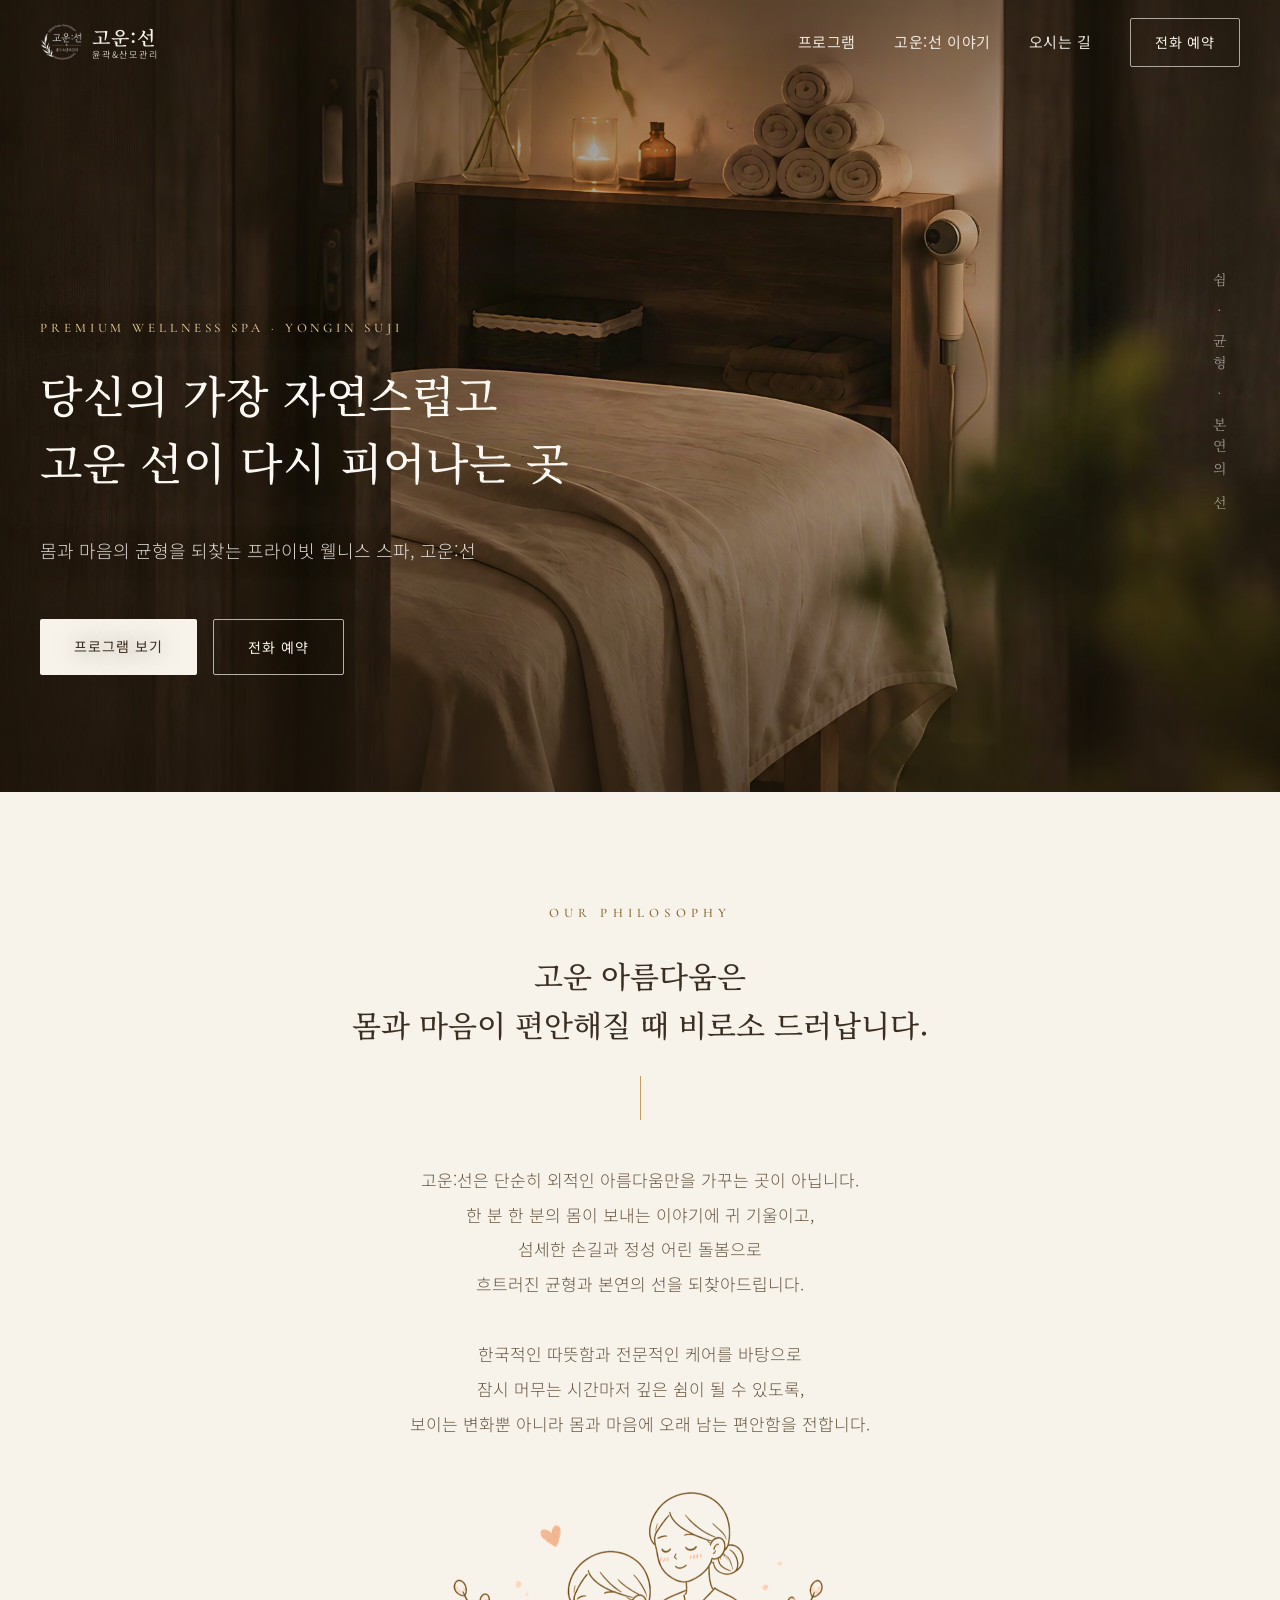
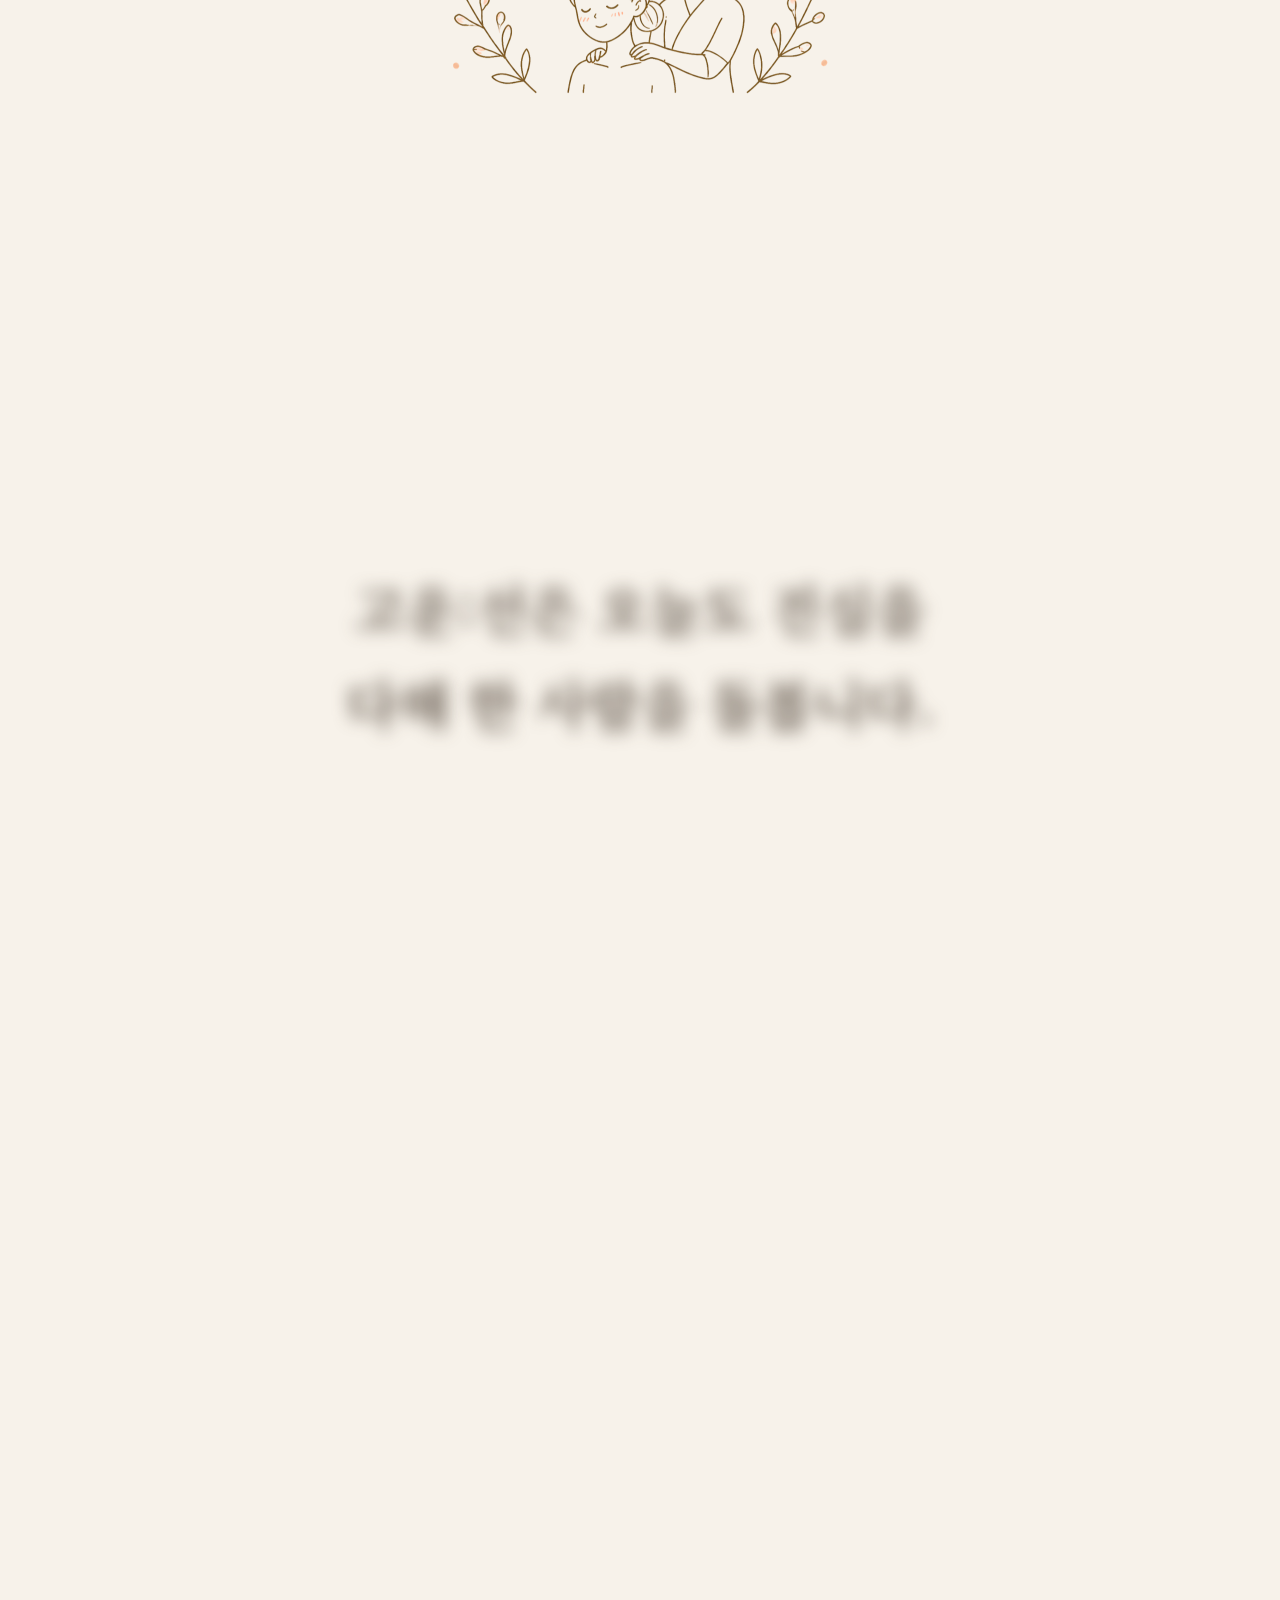
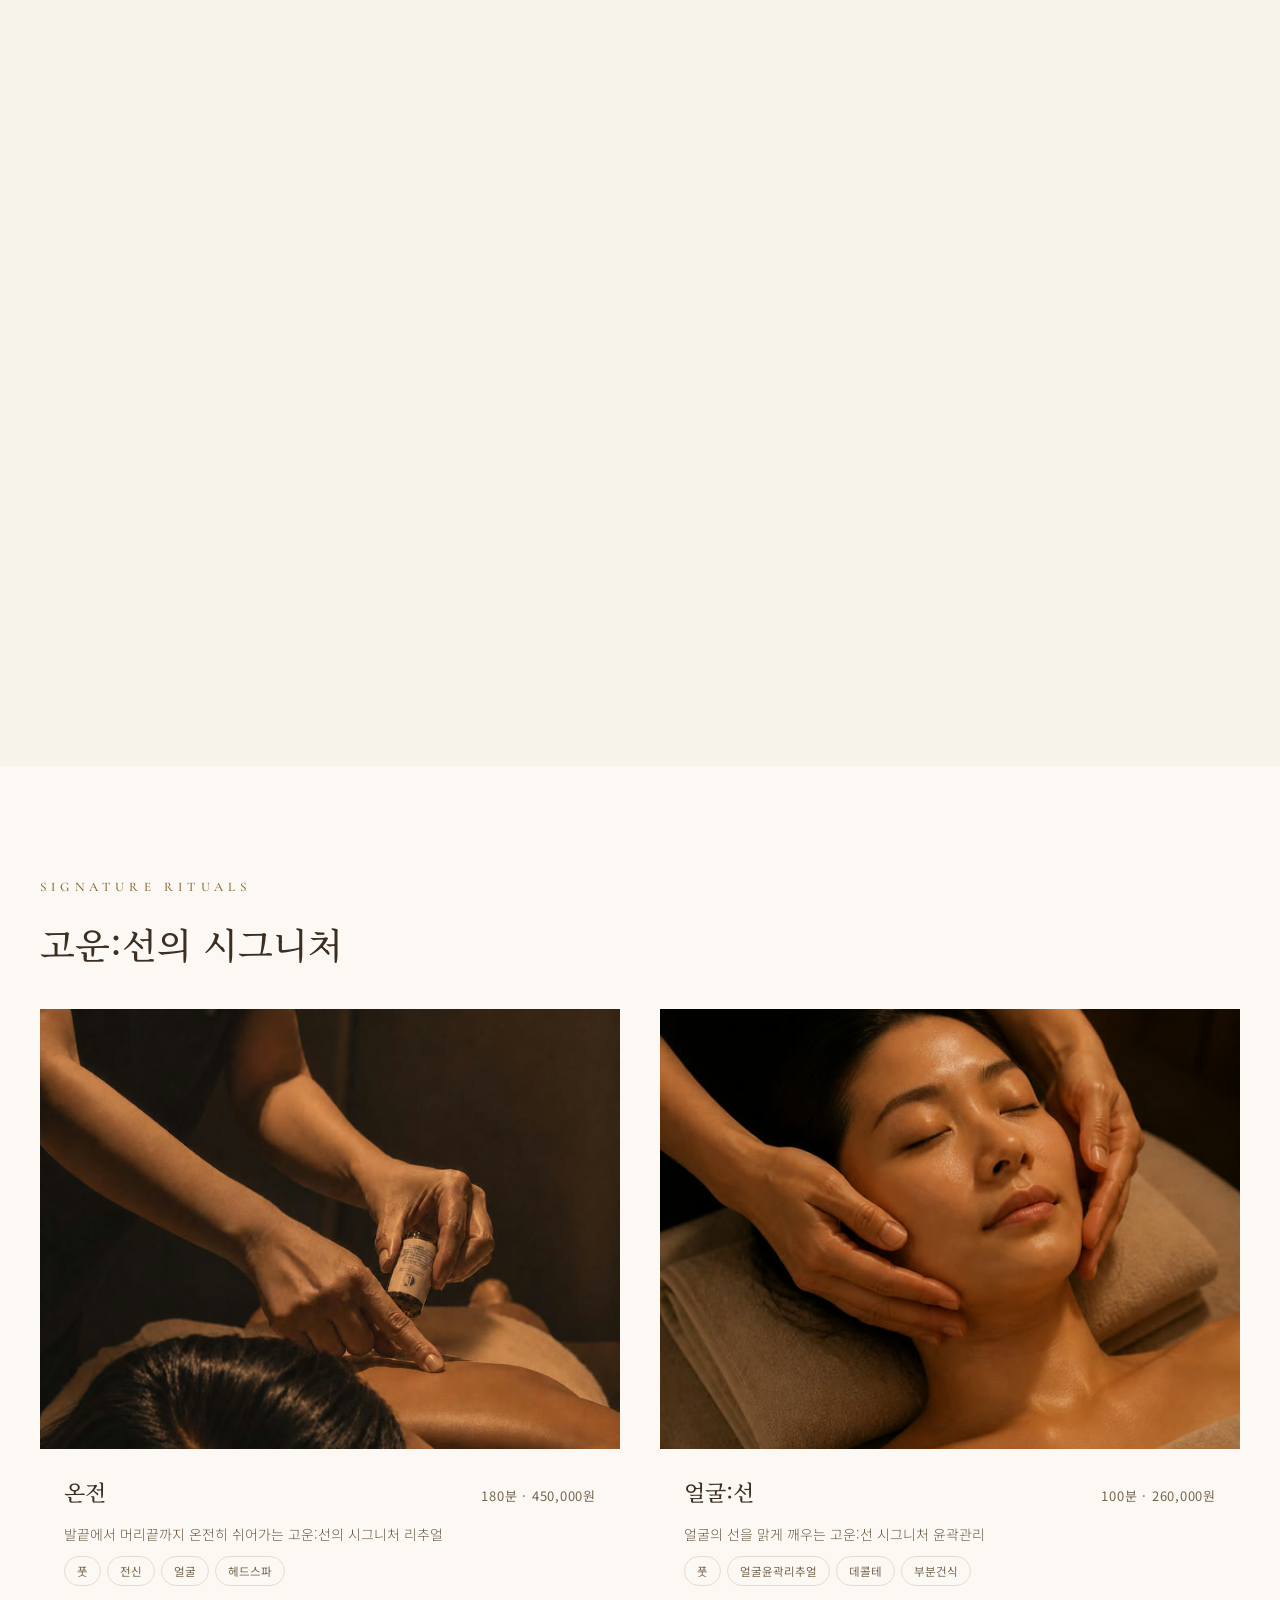
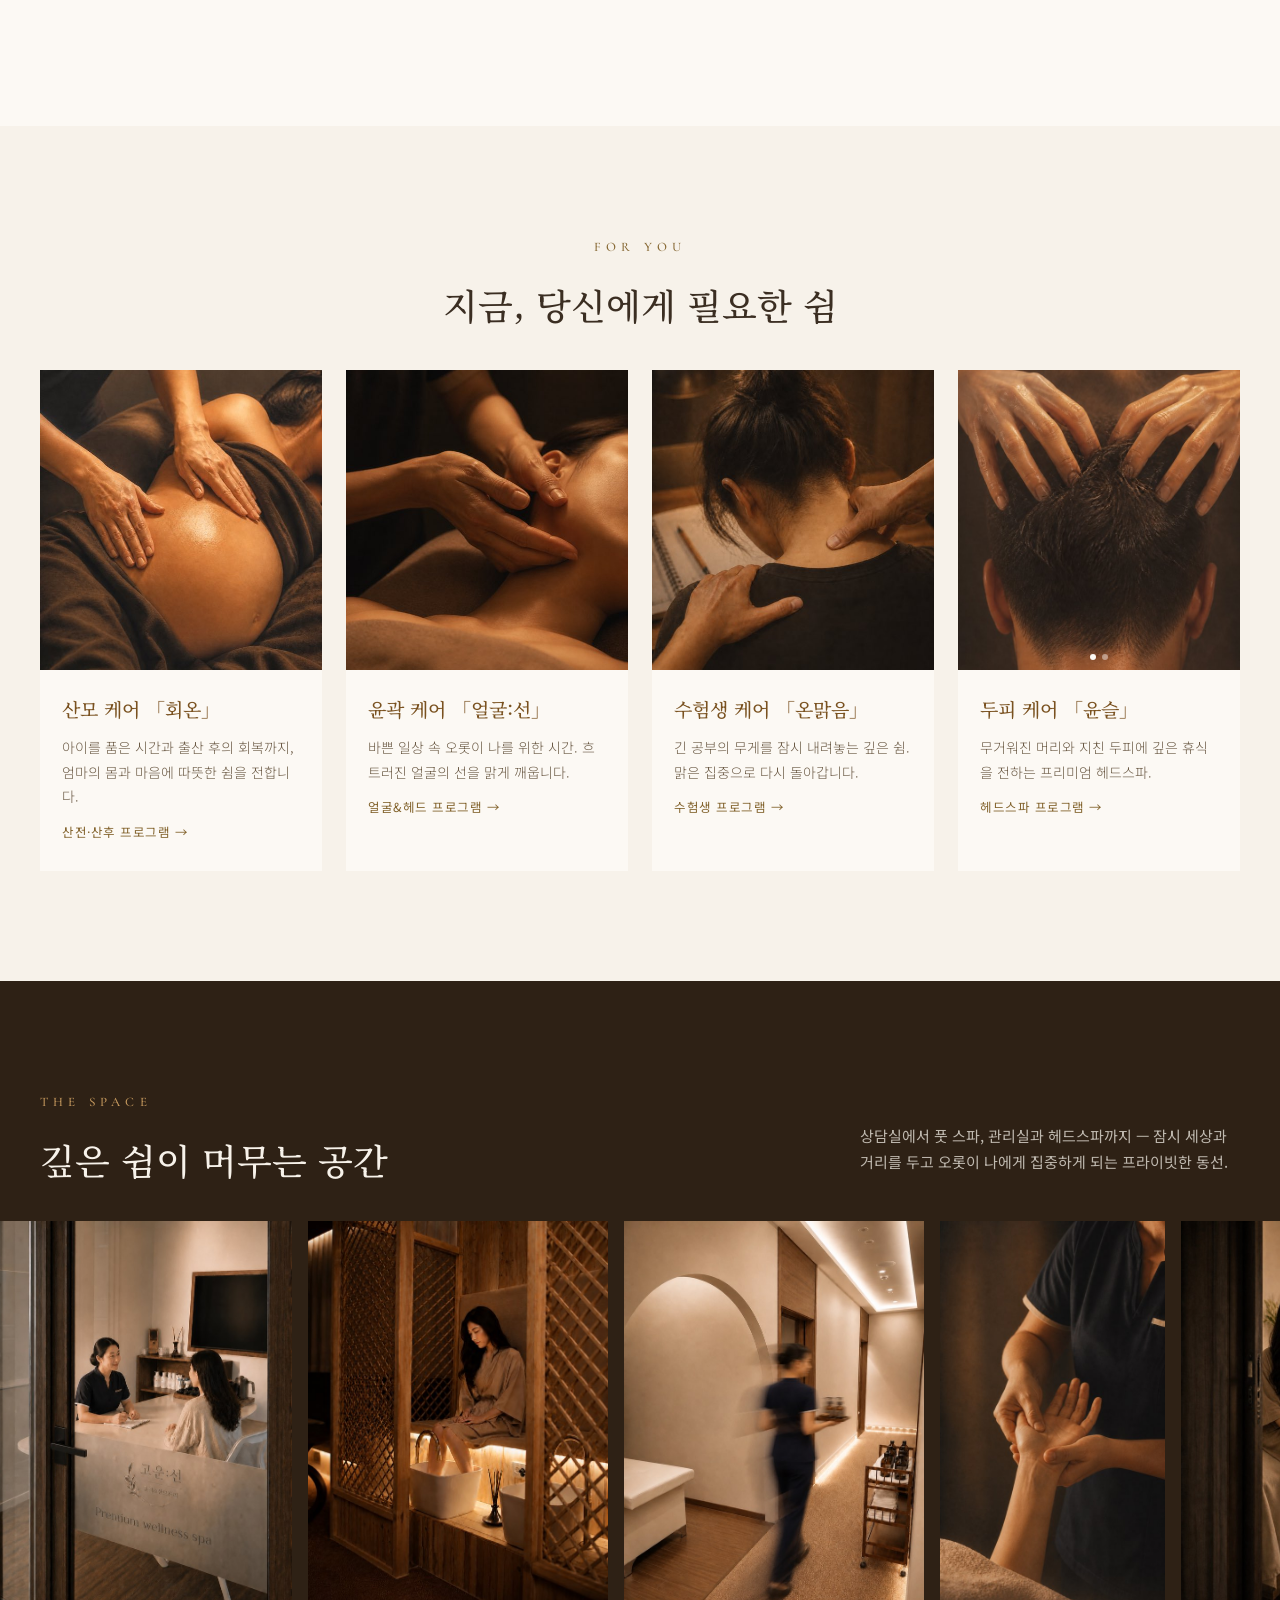
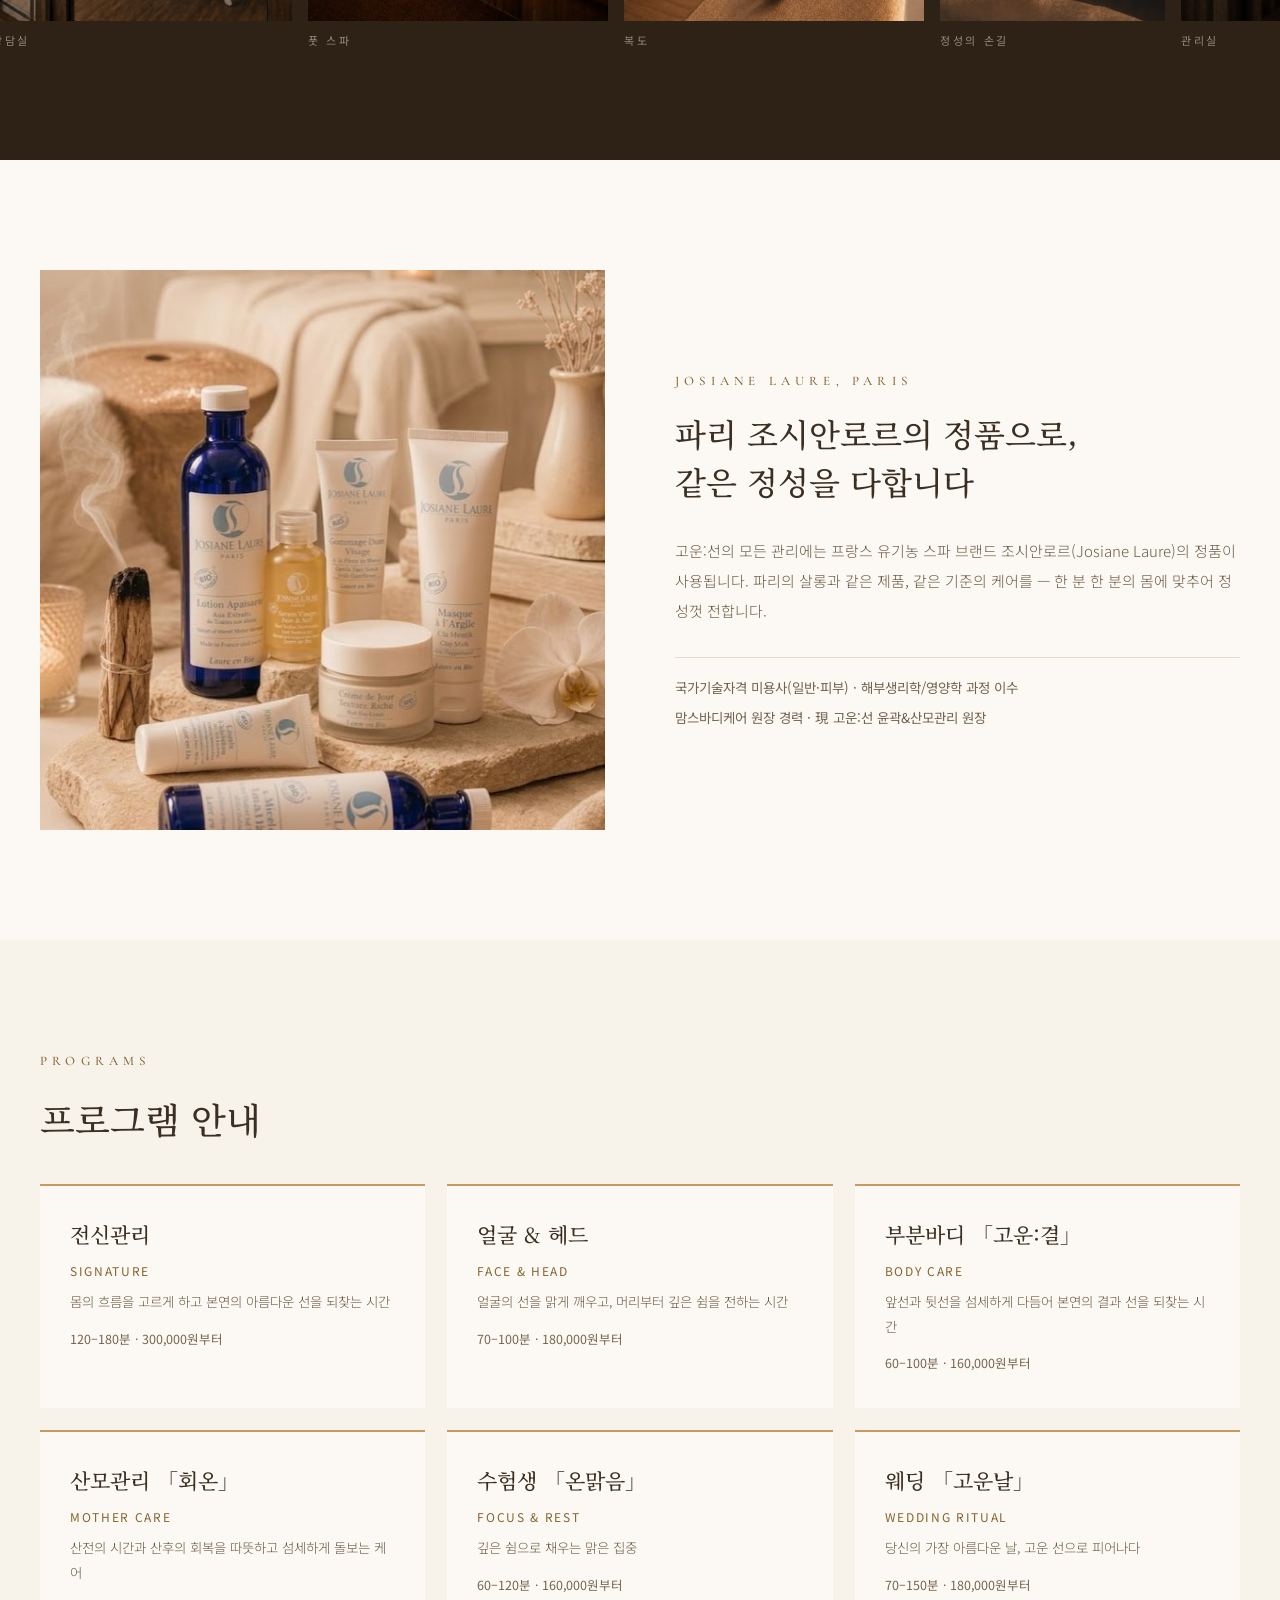
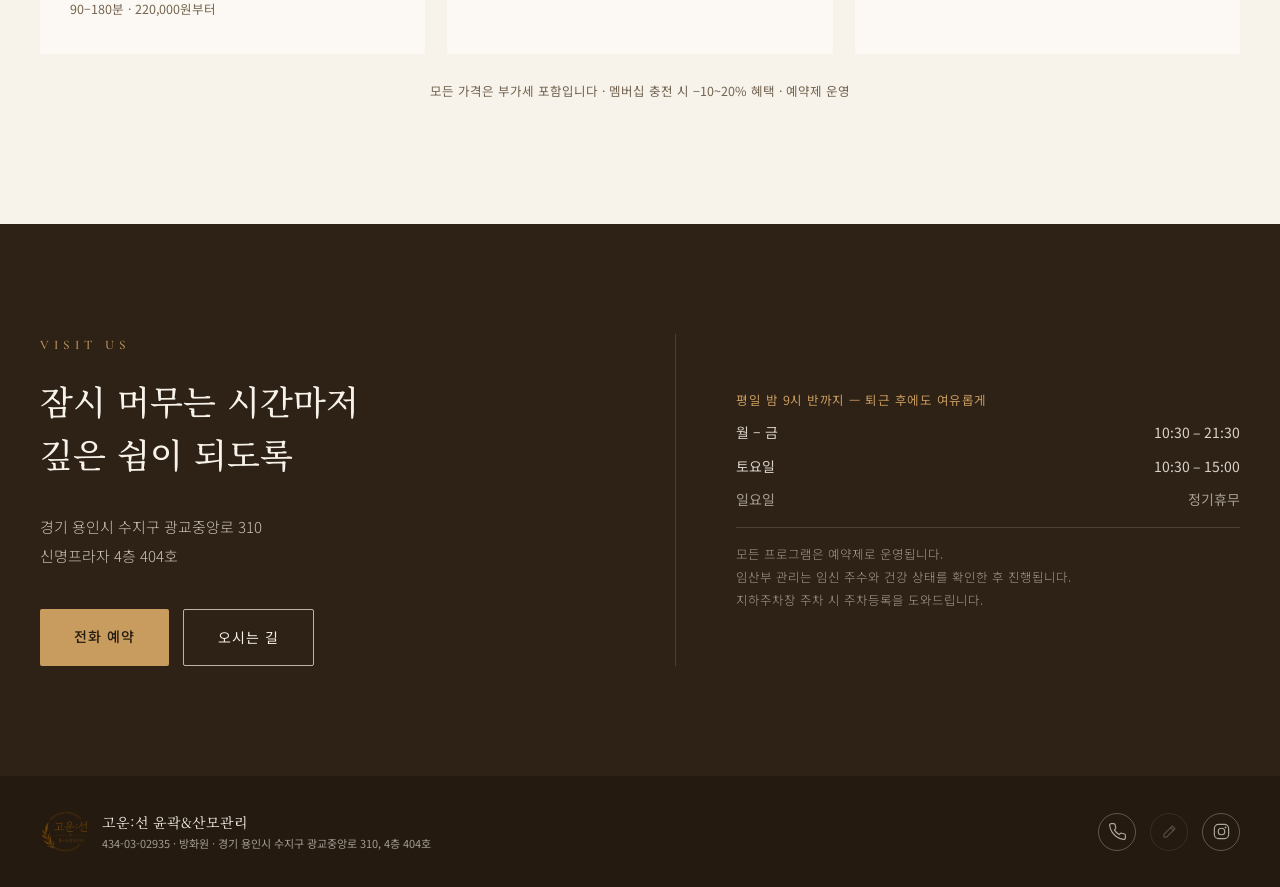
==== site/index.html @ 1c354830 "정식 오픈 준비 — gowoonseon.com 절대경로·noindex 제거·404·robots·sitemap" ====
<!doctype html>
<html lang="ko">
<head>
<meta charset="utf-8">
<meta name="viewport" content="width=device-width, initial-scale=1">
<title>고운:선 — 프리미엄 웰니스 스파 · 용인 수지 윤곽&amp;산모관리</title>
<meta name="description" content="몸과 마음의 균형을 되찾는 프라이빗 웰니스 스파. 윤곽관리 · 산모관리 · 헤드스파 · 수험생 케어 — 용인 수지구 상현동.">
<link rel="canonical" href="https://gowoonseon.com/">
<meta property="og:url" content="https://gowoonseon.com/">
<meta property="og:title" content="고운:선 — 프리미엄 웰니스 스파 · 용인 수지 윤곽&amp;산모관리">
<meta property="og:description" content="몸과 마음의 균형을 되찾는 프라이빗 웰니스 스파. 윤곽관리 · 산모관리 · 헤드스파 · 수험생 케어 — 용인 수지구 상현동.">
<meta property="og:image" content="https://gowoonseon.com/assets/img/hero.jpg">
<meta property="og:type" content="website">
<meta property="og:site_name" content="고운:선">
<script type="application/ld+json">{"@context": "https://schema.org", "@type": "DaySpa", "name": "고운:선", "url": "https://gowoonseon.com", "description": "몸과 마음의 균형을 되찾는 프라이빗 웰니스 스파. 윤곽관리 · 산모관리 · 헤드스파 · 수험생 케어 — 용인 수지구 상현동.", "image": "https://gowoonseon.com/assets/img/hero.jpg", "telephone": "+82-10-4267-6200", "address": {"@type": "PostalAddress", "streetAddress": "경기 용인시 수지구 광교중앙로 310 신명프라자 4층 404호", "addressLocality": "용인시 수지구", "addressRegion": "경기도", "addressCountry": "KR"}, "geo": {"@type": "GeoCoordinates", "latitude": 37.2977154, "longitude": 127.0694204}, "openingHoursSpecification": [{"@type": "OpeningHoursSpecification", "dayOfWeek": ["Monday", "Tuesday", "Wednesday", "Thursday", "Friday"], "opens": "10:30", "closes": "21:30"}, {"@type": "OpeningHoursSpecification", "dayOfWeek": ["Saturday"], "opens": "10:30", "closes": "15:00"}], "sameAs": ["https://www.instagram.com/gowoonseon/"]}</script>
<link rel="icon" type="image/png" href="assets/img/favicon.png?v=5bba410a">
<link rel="preconnect" href="https://fonts.googleapis.com">
<link rel="stylesheet" href="https://fonts.googleapis.com/css2?family=Noto+Serif+KR:wght@400;500;600&family=Noto+Sans+KR:wght@300;400;500&family=Cormorant+Garamond:wght@500;600&display=swap">
<link rel="stylesheet" href="assets/css/style.css?v=0edbe8c6">
</head>
<body data-page="home">
<header class="site-header overlay">
  <div class="bar">
    <a href="index.html" class="wordmark" aria-label="고운:선 홈">
      <img class="mark" src="assets/img/logo.png?v=3af43805" alt="">
      <span class="wtext">
        <span class="name">고운<span class="breath">:</span>선</span>
        <span class="sub">윤곽&amp;산모관리</span>
      </span>
    </a>
    <nav class="nav-links" aria-label="주 메뉴">
      <a href="programs.html">프로그램</a>
      <a href="about.html">고운:선 이야기</a>
      <a href="visit.html">오시는 길</a>
      <a class="btn-reserve" href="tel:010-4267-6200">전화 예약</a>
    </nav>
    <button class="menu-btn" id="menuOpen" aria-label="메뉴 열기">
      <svg width="24" height="24" viewBox="0 0 24 24" fill="none" stroke="currentColor" stroke-width="1.4"><path d="M3 7h18M3 12h18M3 17h18"/></svg>
    </button>
  </div>
</header>
<div class="mobile-menu" id="mmenu">
  <div class="top">
    <span class="wordmark"><img class="mark" src="assets/img/logo.png?v=3af43805" alt=""><span class="name">고운<span class="breath">:</span>선</span></span>
    <button class="menu-btn" id="menuClose" aria-label="메뉴 닫기">
      <svg width="24" height="24" viewBox="0 0 24 24" fill="none" stroke="currentColor" stroke-width="1.4"><path d="M5 5l14 14M19 5L5 19"/></svg>
    </button>
  </div>
  <nav aria-label="모바일 메뉴">
    <a href="index.html" style="--d: 0">홈</a>
    <span class="tick" aria-hidden="true" style="--d: 1"></span>
    <a href="programs.html" style="--d: 1">프로그램</a>
    <span class="tick" aria-hidden="true" style="--d: 2"></span>
    <a href="about.html" style="--d: 2">고운:선 이야기</a>
    <span class="tick" aria-hidden="true" style="--d: 3"></span>
    <a href="visit.html" style="--d: 3">오시는 길</a>
  </nav>
  <div class="mfoot">
    <img src="assets/img/philosophy-hands.png?v=a24ac7ae" alt="" aria-hidden="true">
    <div class="hours">월–금 10:30–21:30 · 토 10:30–15:00 · 일 휴무</div>
    <a class="call" href="tel:010-4267-6200">전화 예약</a>
  </div>
</div>
<main>

<section class="hero">
  <img class="bg" src="assets/img/hero.jpg?v=1f94c09e"
    srcset="assets/img/hero.jpg?v=1f94c09e 1024w, assets/img/hero-2x.jpg?v=0e27d4e4 2048w"
    sizes="100vw" alt="은은한 조명 아래 정돈된 고운:선의 스파 룸">
  <div class="shade" aria-hidden="true"></div>
  <div class="vertical-caption" aria-hidden="true">쉼 · 균형 · 본연의 선</div>
  <div class="copy container">
    <div class="eyebrow">PREMIUM WELLNESS SPA · YONGIN SUJI</div>
    <h1>당신의 가장 자연스럽고
고운 선이 다시 피어나는 곳</h1>
    <p class="sub">몸과 마음의 균형을 되찾는 프라이빗 웰니스 스파, 고운:선</p>
    <div class="actions">
      <a class="btn btn-light" href="programs.html">프로그램 보기</a>
      <a class="btn btn-ghost-light" href="tel:010-4267-6200">전화 예약</a>
    </div>
  </div>
</section>

<section class="section">
  <div class="container story">
    <div class="eyebrow">OUR PHILOSOPHY</div>
    <h2 class="headline">고운 아름다움은
몸과 마음이 편안해질 때 비로소 드러납니다.</h2>
    <div class="divider" aria-hidden="true"></div>
    <p class="body">고운:선은 단순히 외적인 아름다움만을 가꾸는 곳이 아닙니다.
한 분 한 분의 몸이 보내는 이야기에 귀 기울이고,
섬세한 손길과 정성 어린 돌봄으로
흐트러진 균형과 본연의 선을 되찾아드립니다.

한국적인 따뜻함과 전문적인 케어를 바탕으로
잠시 머무는 시간마저 깊은 쉼이 될 수 있도록,
보이는 변화뿐 아니라 몸과 마음에 오래 남는 편안함을 전합니다.</p>
    <img class="story-illust" src="assets/img/philosophy-hands.png?v=a24ac7ae" alt="어깨를 감싸는 따뜻한 손길 일러스트">
  </div>
</section>

<section class="reveal">
  <div class="pin">
    <p class="line"><span class="w" style="animation-range: contain 4% contain 28%;">고운:선은</span>
    <span class="w" style="animation-range: contain 15% contain 39%;">오늘도</span>
    <span class="w" style="animation-range: contain 26% contain 50%;">진심을</span>
    <span class="w" style="animation-range: contain 37% contain 61%;">다해</span>
    <span class="w" style="animation-range: contain 48% contain 72%;">한</span>
    <span class="w" style="animation-range: contain 59% contain 83%;">사람을</span>
    <span class="w" style="animation-range: contain 70% contain 94%;">돌봅니다.</span></p>
  </div>
</section>

<section class="section on-cream" style="background: var(--card);">
  <div class="container">
    <div class="section-head">
      <div class="eyebrow">SIGNATURE RITUALS</div>
      <h2 class="section-title">고운:선의 시그니처</h2>
    </div>
    <div class="sig-grid">
      <article class="sig-card">
        <img src="assets/img/massage1.jpg?v=03a14e7c" alt="따뜻한 오일을 준비하는 관리사의 손" loading="lazy">
        <div class="pad">
          <div class="row"><h3>온전</h3><span class="meta">180분 · 450,000원</span></div>
          <p>발끝에서 머리끝까지 온전히 쉬어가는 고운:선의 시그니처 리추얼</p>
          <div class="chips"><span>풋</span><span>전신</span><span>얼굴</span><span>헤드스파</span></div>
        </div>
      </article>
      <article class="sig-card">
        <img src="assets/img/face-contour.jpg?v=82b20c48" alt="얼굴선을 따라 흐르는 섬세한 윤곽 관리" loading="lazy">
        <div class="pad">
          <div class="row"><h3>얼굴:선</h3><span class="meta">100분 · 260,000원</span></div>
          <p>얼굴의 선을 맑게 깨우는 고운:선 시그니처 윤곽관리</p>
          <div class="chips"><span>풋</span><span>얼굴윤곽리추얼</span><span>데콜테</span><span>부분건식</span></div>
        </div>
      </article>
    </div>
  </div>
</section>

<section class="section">
  <div class="container">
    <div class="section-head center">
      <div class="eyebrow">FOR YOU</div>
      <h2 class="section-title">지금, 당신에게 필요한 쉼</h2>
    </div>
    <div class="for-grid">
      <a class="for-card" href="programs.html#mother">
        <div class="imgwrap"><img src="assets/img/mother-care.jpg?v=0b0ca0f6" alt="산모의 배를 따뜻하게 감싸는 손길" loading="lazy"></div>
        <div class="pad"><h3>산모 케어 「회온」</h3><p>아이를 품은 시간과 출산 후의 회복까지, 엄마의 몸과 마음에 따뜻한 쉼을 전합니다.</p><span class="more">산전·산후 프로그램 →</span></div>
      </a>
      <a class="for-card" href="programs.html#face">
        <div class="imgwrap"><img src="assets/img/face-care.jpg?v=ec567fc2" alt="턱선을 따라 두 손으로 감싸 올리는 윤곽 케어" loading="lazy"></div>
        <div class="pad"><h3>윤곽 케어 「얼굴:선」</h3><p>바쁜 일상 속 오롯이 나를 위한 시간. 흐트러진 얼굴의 선을 맑게 깨웁니다.</p><span class="more">얼굴&amp;헤드 프로그램 →</span></div>
      </a>
      <a class="for-card" href="programs.html#focus">
        <div class="imgwrap"><img src="assets/img/student-care.jpg?v=af229323" alt="책상 앞 수험생의 목과 어깨를 풀어주는 손길" loading="lazy"></div>
        <div class="pad"><h3>수험생 케어 「온맑음」</h3><p>긴 공부의 무게를 잠시 내려놓는 깊은 쉼. 맑은 집중으로 다시 돌아갑니다.</p><span class="more">수험생 프로그램 →</span></div>
      </a>
      <a class="for-card" href="programs.html#face" data-carousel>
        <div class="imgwrap"><div class="carousel">
            <img src="assets/img/men-headspa.jpg?v=0a3b40f7" alt="남성 고객의 두피를 어루만지는 헤드스파" loading="lazy">
            <img src="assets/img/scalp-care.jpg?v=f0d09df4" alt="긴 머리결에 오일을 스미게 하는 손길" loading="lazy">
          </div>
          <div class="dots" aria-hidden="true"><i class="active"></i><i></i></div></div>
        <div class="pad"><h3>두피 케어 「윤슬」</h3><p>무거워진 머리와 지친 두피에 깊은 휴식을 전하는 프리미엄 헤드스파.</p><span class="more">헤드스파 프로그램 →</span></div>
      </a>
    </div>
  </div>
</section>

<section class="section on-dark space-sec">
  <div class="container">
    <div class="space-head">
      <div class="section-head" style="margin: 0;">
        <div class="eyebrow">THE SPACE</div>
        <h2 class="section-title">깊은 쉼이 머무는 공간</h2>
      </div>
      <p>상담실에서 풋 스파, 관리실과 헤드스파까지 — 잠시 세상과 거리를 두고 오롯이 나에게 집중하게 되는 프라이빗한 동선.</p>
    </div>
  </div>
  <!-- 동선의 결 — 천천히 흐르는 무한 루프. 호버/터치 시 멈추고, 밀어서 직접 둘러볼 수 있다 -->
  <div class="drift" data-drift>
    <div class="drift-track">
      <figure><img src="assets/img/consulting.jpg?v=fe3965ff" alt="상담실에서의 첫 대화"><figcaption>상담실</figcaption></figure>
      <figure><img src="assets/img/foot-spa.jpg?v=975b42f2" alt="격자 파티션 안의 풋 스파 자리"><figcaption>풋 스파</figcaption></figure>
      <figure><img src="assets/img/hallway.jpg?v=5c96d713" alt="간접조명이 이어지는 복도"><figcaption>복도</figcaption></figure>
      <figure><img src="assets/img/massage2.jpg?v=2f5d501e" alt="팔에 제품을 정성껏 도포하는 손길"><figcaption>정성의 손길</figcaption></figure>
      <figure><img src="assets/img/spa-room2.jpg?v=02f16291" alt="정돈된 관리실"><figcaption>관리실</figcaption></figure>
      <figure><img src="assets/img/head-spa.jpg?v=6ea65ce4" alt="헤드스파 베이슨"><figcaption>헤드스파</figcaption></figure>
      <figure><img src="assets/img/massage3.jpg?v=cc5326d4" alt="어깨를 이완하는 관리"><figcaption>이완의 시간</figcaption></figure>
      <figure aria-hidden="true"><img src="assets/img/consulting.jpg?v=fe3965ff" alt=""><figcaption>상담실</figcaption></figure>
      <figure aria-hidden="true"><img src="assets/img/foot-spa.jpg?v=975b42f2" alt=""><figcaption>풋 스파</figcaption></figure>
      <figure aria-hidden="true"><img src="assets/img/hallway.jpg?v=5c96d713" alt=""><figcaption>복도</figcaption></figure>
      <figure aria-hidden="true"><img src="assets/img/massage2.jpg?v=2f5d501e" alt=""><figcaption>정성의 손길</figcaption></figure>
      <figure aria-hidden="true"><img src="assets/img/spa-room2.jpg?v=02f16291" alt=""><figcaption>관리실</figcaption></figure>
      <figure aria-hidden="true"><img src="assets/img/head-spa.jpg?v=6ea65ce4" alt=""><figcaption>헤드스파</figcaption></figure>
      <figure aria-hidden="true"><img src="assets/img/massage3.jpg?v=cc5326d4" alt=""><figcaption>이완의 시간</figcaption></figure>
    </div>
  </div>
</section>

<section class="section" style="background: var(--card);">
  <div class="container product-split">
    <img class="main" src="assets/img/products-set.jpg?v=73befbb7" alt="조시안로르 제품 라인" loading="lazy">
    <div class="text">
      <div class="eyebrow">JOSIANE LAURE, PARIS</div>
      <h2>파리 조시안로르의 정품으로,
같은 정성을 다합니다</h2>
      <p class="desc">고운:선의 모든 관리에는 프랑스 유기농 스파 브랜드 조시안로르(Josiane Laure)의 정품이 사용됩니다. 파리의 살롱과 같은 제품, 같은 기준의 케어를 — 한 분 한 분의 몸에 맞추어 정성껏 전합니다.</p>
      <div class="cred">
        <span>국가기술자격 미용사(일반·피부) · 해부생리학/영양학 과정 이수</span><span>맘스바디케어 원장 경력 · 現 고운:선 윤곽&amp;산모관리 원장</span>
      </div>
    </div>
  </div>
</section>

<section class="section">
  <div class="container">
    <div class="section-head">
      <div class="eyebrow">PROGRAMS</div>
      <h2 class="section-title">프로그램 안내</h2>
    </div>
    <div class="prev-list">
      <a class="prev-item" href="programs.html#full"><span class="name">전신관리</span><span class="eng">SIGNATURE</span><span class="desc">몸의 흐름을 고르게 하고 본연의 아름다운 선을 되찾는 시간</span><span class="meta">120–180분 · 300,000원부터</span><span class="arrow">›</span></a>
<a class="prev-item" href="programs.html#face"><span class="name">얼굴 &amp; 헤드</span><span class="eng">FACE &amp; HEAD</span><span class="desc">얼굴의 선을 맑게 깨우고, 머리부터 깊은 쉼을 전하는 시간</span><span class="meta">70–100분 · 180,000원부터</span><span class="arrow">›</span></a>
<a class="prev-item" href="programs.html#body"><span class="name">부분바디 「고운:결」</span><span class="eng">BODY CARE</span><span class="desc">앞선과 뒷선을 섬세하게 다듬어 본연의 결과 선을 되찾는 시간</span><span class="meta">60–100분 · 160,000원부터</span><span class="arrow">›</span></a>
<a class="prev-item" href="programs.html#mother"><span class="name">산모관리 「회온」</span><span class="eng">MOTHER CARE</span><span class="desc">산전의 시간과 산후의 회복을 따뜻하고 섬세하게 돌보는 케어</span><span class="meta">90–180분 · 220,000원부터</span><span class="arrow">›</span></a>
<a class="prev-item" href="programs.html#focus"><span class="name">수험생 「온맑음」</span><span class="eng">FOCUS &amp; REST</span><span class="desc">깊은 쉼으로 채우는 맑은 집중</span><span class="meta">60–120분 · 160,000원부터</span><span class="arrow">›</span></a>
<a class="prev-item" href="programs.html#wedding"><span class="name">웨딩 「고운날」</span><span class="eng">WEDDING RITUAL</span><span class="desc">당신의 가장 아름다운 날, 고운 선으로 피어나다</span><span class="meta">70–150분 · 180,000원부터</span><span class="arrow">›</span></a>
    </div>
    <p class="fineprint">모든 가격은 부가세 포함입니다 · 멤버십 충전 시 −10~20% 혜택 · 예약제 운영</p>
  </div>
</section>

<section class="section visit-band on-dark">
  <div class="container inner">
    <div style="display: flex; flex-direction: column; gap: 18px;">
      <div class="eyebrow">VISIT US</div>
      <h2>잠시 머무는 시간마저
깊은 쉼이 되도록</h2>
      <p class="addr">경기 용인시 수지구 광교중앙로 310
신명프라자 4층 404호</p>
      <div class="actions">
        <a class="btn btn-amber" href="tel:010-4267-6200">전화 예약</a>
        <a class="btn btn-ghost-light" href="visit.html">오시는 길</a>
      </div>
    </div>
    <div class="hours">
      <span class="benefit">평일 밤 9시 반까지 — 퇴근 후에도 여유롭게</span>
      <div class="row"><span>월 – 금</span><span>10:30 – 21:30</span></div>
      <div class="row"><span>토요일</span><span>10:30 – 15:00</span></div>
      <div class="row off"><span>일요일</span><span>정기휴무</span></div>
      <div class="note">모든 프로그램은 예약제로 운영됩니다.
임산부 관리는 임신 주수와 건강 상태를 확인한 후 진행됩니다.
지하주차장 주차 시 주차등록을 도와드립니다.</div>
    </div>
  </div>
</section>
</main>

<footer class="site-footer">
  <div class="container inner">
    <div class="id">
      <img src="assets/img/logo.png?v=3af43805" alt="고운:선 엠블럼">
      <div>
        <div class="t">고운:선 윤곽&amp;산모관리</div>
        <div class="legal">434-03-02935 · 방화원 · 경기 용인시 수지구 광교중앙로 310, 4층 404호</div>
      </div>
    </div>
    <div class="links">
      <a class="sns-ic" href="tel:010-4267-6200" aria-label="전화 예약" title="전화 예약"><svg width="19" height="19" viewBox="0 0 24 24" fill="none" stroke="currentColor" stroke-width="1.5" stroke-linejoin="round" stroke-linecap="round"><path d="M22 16.92v3a2 2 0 0 1-2.18 2 19.79 19.79 0 0 1-8.63-3.07 19.5 19.5 0 0 1-6-6A19.79 19.79 0 0 1 2.08 4.18 2 2 0 0 1 4.06 2h3a2 2 0 0 1 2 1.72c.13.96.35 1.9.66 2.81a2 2 0 0 1-.45 2.11L8.09 9.91a16 16 0 0 0 6 6l1.27-1.27a2 2 0 0 1 2.11-.45c.91.31 1.85.53 2.81.66A2 2 0 0 1 22 16.92z"/></svg></a>
      <span class="sns-ic off" title="네이버 블로그 — 준비 중" aria-hidden="true"><svg width="19" height="19" viewBox="0 0 24 24" fill="none" stroke="currentColor" stroke-width="1.5" stroke-linejoin="round" stroke-linecap="round"><path d="M15.5 5.1l3.4 3.4L8.4 19H5v-3.4L15.5 5.1z"/><path d="M13.4 7.2l3.4 3.4"/></svg></span>
      <a class="sns-ic" href="https://www.instagram.com/gowoonseon/" target="_blank" rel="noopener" aria-label="인스타그램" title="인스타그램"><svg width="19" height="19" viewBox="0 0 24 24" fill="none" stroke="currentColor" stroke-width="1.5"><rect x="3" y="3" width="18" height="18" rx="5.2"/><circle cx="12" cy="12" r="4.1"/><circle cx="17.1" cy="6.9" r="1.15" fill="currentColor" stroke="none"/></svg></a>
    </div>
  </div>
</footer>
<dialog id="telDialog" class="tel-dialog" aria-labelledby="telDialogNum">
  <div class="eyebrow">RESERVATION</div>
  <div class="num" id="telDialogNum">010-4267-6200</div>
  <div class="hrs">월–금 10:30–21:30 · 토 10:30–15:00 · 일 휴무</div>
  <p>모든 프로그램은 예약제로 운영됩니다.
휴대폰에서는 전화 예약 버튼을 누르면 바로 연결됩니다.</p>
  <div class="row">
    <button id="telCopy" type="button">번호 복사</button>
    <button id="telClose" type="button">닫기</button>
  </div>
</dialog>
<button id="toTop" aria-label="맨 위로">↑</button>
<script src="assets/js/main.js?v=13aa626f"></script>
</body>
</html>
---- site/assets/css/style.css ----
/* ============ 고운:선 — design tokens (AA-검증 잉크) ============ */
:root {
  --bg: #F7F2EA;          /* cream ground */
  --card: #FCF9F4;        /* warm white */
  --ink: #3B2E22;         /* primary text */
  --body: #6B5A45;        /* body text 5.9:1 */
  --muted: #726350;       /* captions 5.2:1 */
  --chip: #75654F;        /* chips 5.1:1 */
  --gold: #84652F;        /* eyebrows 4.9:1 */
  --amber: #C89B5F;       /* hairlines only on cream */
  --deep: #7A5220;
  --line: #E5DCCD;
  --dark: #2E2115;
  --darker: #241A10;
  --cream-on-dark: rgba(247, 242, 234, 0.85);
  --serif: 'Noto Serif KR', 'Apple SD Gothic Neo', serif;
  --sans: 'Noto Sans KR', 'Apple SD Gothic Neo', sans-serif;
  --latin: 'Cormorant Garamond', 'Noto Serif KR', serif;
}
* { box-sizing: border-box; }
html { scroll-behavior: smooth; }
body {
  margin: 0; background: var(--bg); color: var(--ink);
  font-family: var(--sans); font-size: 15px; line-height: 1.75; font-weight: 400;
  -webkit-font-smoothing: antialiased;
}
img { max-width: 100%; display: block; }
a { color: var(--deep); text-decoration: none; }
a:hover { color: #5C3D16; }
:focus-visible { outline: 2px solid var(--gold); outline-offset: 2px; }
::selection { background: var(--amber); color: var(--darker); }

.container { max-width: 1240px; margin: 0 auto; padding-left: 20px; padding-right: 20px; }
.section { padding: 72px 0; }
.eyebrow { font-family: var(--latin); font-size: 12px; letter-spacing: 0.34em; color: var(--gold); font-weight: 500; }
.on-dark .eyebrow { color: var(--amber); }
.section-title { font-family: var(--serif); font-size: 26px; font-weight: 500; margin: 10px 0 0 0; text-wrap: balance; }
.section-head { display: flex; flex-direction: column; gap: 4px; margin-bottom: 34px; }
.section-head.center { align-items: center; text-align: center; }

/* ============ header ============ */
.site-header {
  position: fixed; top: 0; left: 0; right: 0; z-index: 50;
  transition: background 0.35s ease, box-shadow 0.35s ease;
}
.site-header .bar { display: flex; align-items: center; justify-content: space-between; padding: 14px 20px; }
.site-header.solid, .site-header.scrolled { background: rgba(247, 242, 234, 0.96); box-shadow: 0 1px 0 var(--line); backdrop-filter: blur(6px); }
.wordmark { display: flex; align-items: center; gap: 10px; line-height: 1.25; }
.wordmark .mark { width: 42px; height: auto; display: block; }
.wordmark .wtext { display: flex; flex-direction: column; gap: 0; }
.site-header.overlay:not(.scrolled) .wordmark .mark { filter: brightness(0) invert(0.96); }
.wordmark .name { font-family: var(--serif); font-size: 19px; font-weight: 600; letter-spacing: 0.06em; color: var(--ink); }
.wordmark .sub { font-size: 9px; letter-spacing: 0.2em; color: var(--muted); }
.site-header.overlay:not(.scrolled) .wordmark .name { color: var(--bg); }
.site-header.overlay:not(.scrolled) .wordmark .sub { color: rgba(247, 242, 234, 0.75); }
.nav-links { display: none; }
.menu-btn { background: none; border: 0; padding: 8px; cursor: pointer; color: var(--ink); }
.site-header.overlay:not(.scrolled) .menu-btn { color: var(--bg); }
@media (min-width: 900px) {
  .site-header .bar { padding: 18px 40px; }
  .menu-btn { display: none; }
  .nav-links { display: flex; align-items: center; gap: 38px; }
  .nav-links a { font-size: 15px; color: var(--body); letter-spacing: 0.04em; }
  .nav-links a.active { color: var(--deep); font-weight: 500; }
  .site-header.overlay:not(.scrolled) .nav-links a { color: rgba(247, 242, 234, 0.92); }
  .nav-links .btn-reserve {
    background: var(--ink); color: var(--bg); padding: 11px 24px; border-radius: 2px;
    font-size: 14px; letter-spacing: 0.06em;
  }
  .nav-links .btn-reserve:hover { background: var(--darker); color: var(--bg); }
  .site-header.overlay:not(.scrolled) .nav-links .btn-reserve {
    background: transparent; border: 1px solid rgba(247, 242, 234, 0.65); color: var(--bg);
  }
}
/* mobile menu */
.mobile-menu {
  position: fixed; inset: 0; z-index: 60; background: var(--bg);
  display: none; flex-direction: column; padding: 20px;
}
.mobile-menu.open { display: flex; }
.mobile-menu .top { display: flex; justify-content: space-between; align-items: center; }
.mobile-menu nav { flex: 1; display: flex; flex-direction: column; align-items: center; justify-content: center; gap: 18px; }
.mobile-menu nav a { font-family: var(--serif); font-size: 27px; font-weight: 500; color: var(--ink); text-align: center; }
.mobile-menu nav a[aria-current="page"] { color: var(--deep); }
.mobile-menu .tick { width: 1px; height: 20px; background: var(--amber); opacity: 0.55; }
.mobile-menu .mfoot { display: flex; flex-direction: column; align-items: center; gap: 14px; padding-bottom: 6px; }
.mobile-menu .mfoot img { width: 150px; opacity: 0.9; }
.mobile-menu .hours { font-size: 12px; letter-spacing: 0.04em; color: var(--muted); }
.mobile-menu .call { align-self: stretch; background: var(--ink); color: var(--bg); text-align: center; padding: 16px; border-radius: 2px; letter-spacing: 0.06em; }
@media (prefers-reduced-motion: no-preference) {
  @keyframes menu-rise { from { opacity: 0; transform: translateY(10px); } to { opacity: 1; transform: none; } }
  .mobile-menu.open nav a, .mobile-menu.open .tick { animation: menu-rise 0.5s cubic-bezier(0.2, 0.6, 0.2, 1) both; animation-delay: calc(var(--d, 0) * 70ms); }
  .mobile-menu.open .mfoot { animation: menu-rise 0.55s cubic-bezier(0.2, 0.6, 0.2, 1) both; animation-delay: 300ms; }
}

/* breath colon */
.breath { display: inline-block; }
@media (prefers-reduced-motion: no-preference) {
  @keyframes breath { 0%, 100% { opacity: 1; } 50% { opacity: 0.3; } }
  .breath { animation: breath 4.8s ease-in-out infinite; }
}

/* ============ reveal (진심의 문장 — 스크롤 초점) ============ */
/* 문장이 100svh로 고정(sticky)된 동안, 단어가 하나씩 블러에서 또렷해진다.
   구동은 .reveal의 named view timeline — contain 구간이 정확히 고정 구간과 일치.
   단어별 구간은 빌더가 인라인 animation-range로 출력. JS 없음.
   미지원/모션 최소화 환경에서는 일반 섹션 + 또렷한 문장으로 폴백. */
.reveal .pin { display: flex; align-items: center; justify-content: center; padding: 110px 20px; }
.reveal .line {
  font-family: var(--serif); font-weight: 500; font-size: clamp(27px, 4.6vw, 54px);
  line-height: 1.75; color: var(--ink); text-align: center; max-width: 940px; margin: 0;
  text-wrap: balance;
}
.reveal .w { display: inline-block; }
@supports (animation-timeline: view()) {
  @media (prefers-reduced-motion: no-preference) {
    .reveal { height: 240vh; view-timeline: --rv block; }
    .reveal .pin { position: sticky; top: 0; height: 100svh; padding: 0 20px; }
    .reveal .w {
      opacity: 0.1; filter: blur(9px);
      animation: w-focus linear both;
      animation-timeline: --rv;
    }
    @keyframes w-focus { to { opacity: 1; filter: blur(0); } }
  }
}

/* ============ hero ============ */
/* 모바일: 세로 화면에서 하단 고정은 상단 여백이 과함 — 중앙(살짝 아래 치우침)에 배치.
   데스크톱(≥900px)은 하단 1/3 앵커 유지 */
.hero { position: relative; min-height: 76svh; display: flex; flex-direction: column; justify-content: center; overflow: hidden; }
@media (min-width: 900px) { .hero { min-height: 88svh; justify-content: flex-end; } }
.hero img.bg { position: absolute; inset: 0; width: 100%; height: 100%; object-fit: cover; }
@media (prefers-reduced-motion: no-preference) {
  @keyframes kenburns { from { transform: scale(1); } to { transform: scale(1.07); } }
  .hero img.bg { animation: kenburns 26s ease-in-out infinite alternate; }
}
.hero .shade { position: absolute; inset: 0; background:
  linear-gradient(90deg, rgba(30,20,10,0.42) 0%, rgba(30,20,10,0) 52%),
  linear-gradient(180deg, rgba(30,20,10,0.55) 0%, rgba(30,20,10,0.18) 40%, rgba(30,20,10,0.66) 100%); }
.hero .copy { position: relative; padding: 10svh 24px 0 24px; text-shadow: 0 1px 22px rgba(30, 20, 10, 0.5); display: flex; flex-direction: column; align-items: center; text-align: center; gap: 14px; }
.hero .eyebrow { color: #D8BE93; letter-spacing: 0.3em; }
.hero h1 { font-family: var(--serif); font-size: clamp(26px, 4.6vw, 44px); line-height: 1.52; font-weight: 500; color: #FCF9F4; margin: 0; white-space: pre-line; }
.hero .sub { font-size: clamp(14px, 1.6vw, 18px); font-weight: 300; color: rgba(252, 249, 244, 0.85); }
.hero .actions { display: flex; flex-direction: row; justify-content: center; gap: 12px; margin-top: 12px; }
.hero .actions .btn { padding: 13px 26px; font-size: 13.5px; }
@media (min-width: 900px) { .hero .actions .btn { padding: 15px 34px; font-size: 14px; } }
.hero .vertical-caption { display: none; }
@media (min-width: 900px) {
  /* 카피를 뷰포트 좌측(로고와 같은 축)에 고정 — 사진의 어두운 문틀 영역이 텍스트 존.
     하단에서 13svh 띄워 하단 1/3 지점에 안착 (Function Health 참조: 아래 여백이 침착함을 만든다) */
  .hero .copy { max-width: none; margin: 0; padding: 0 40px 13svh 40px; gap: 22px; align-items: flex-start; text-align: left; }
  .hero .actions { align-self: auto; }
  .hero .actions { flex-direction: row; gap: 16px; }
  .hero .vertical-caption {
    display: block; position: absolute; right: 48px; top: 50%; transform: translateY(-50%);
    writing-mode: vertical-rl; font-family: var(--serif); letter-spacing: 0.6em;
    font-size: 14px; color: rgba(247, 242, 234, 0.55);
  }
}

/* buttons */
.btn { display: inline-block; text-align: center; padding: 15px 34px; border-radius: 2px; font-size: 14px; letter-spacing: 0.07em; cursor: pointer; border: 0; font-family: var(--sans); }
.btn-light { background: var(--bg); color: var(--ink); }
.btn-light:hover { background: #fff; color: var(--ink); }
.btn-ghost-light { border: 1px solid rgba(247, 242, 234, 0.7); color: var(--bg); background: transparent; }
.btn-ghost-light:hover { background: rgba(247, 242, 234, 0.12); color: var(--bg); }
.btn-dark { background: var(--ink); color: var(--bg); }
.btn-dark:hover { background: var(--darker); color: var(--bg); }
.btn-amber { background: var(--amber); color: var(--darker); font-weight: 500; }
.btn-amber:hover { background: #D2A76D; color: var(--darker); }
.btn-ghost { border: 1px solid var(--amber); color: var(--deep); background: transparent; }

/* ============ brand story ============ */
.story { text-align: center; display: flex; flex-direction: column; align-items: center; gap: 26px; }
.story .headline { font-family: var(--serif); font-size: clamp(21px, 3vw, 30px); line-height: 1.65; font-weight: 500; white-space: pre-line; margin: 0; }
.story .divider { width: 1px; height: 44px; background: var(--amber); }
.story .body { max-width: 620px; font-weight: 300; font-size: clamp(14px, 1.5vw, 17px); line-height: 2.05; color: var(--body); white-space: pre-line; }
.story-illust { width: min(380px, 72vw); margin: 4px auto 0; display: block; }

/* ============ cards ============ */
.sig-grid { display: grid; grid-template-columns: 1fr; gap: 20px; }
@media (min-width: 900px) { .sig-grid { grid-template-columns: 1fr 1fr; gap: 40px; } }
.sig-card { background: var(--bg); display: flex; flex-direction: column; }
.on-cream .sig-card { background: var(--card); }
.sig-card img { width: 100%; height: 260px; object-fit: cover; }
@media (min-width: 900px) { .sig-card img { height: 440px; } }
.sig-card .pad { padding: 24px 24px 30px 24px; display: flex; flex-direction: column; gap: 10px; }
.sig-card .row { display: flex; align-items: baseline; justify-content: space-between; gap: 12px; }
.sig-card h3 { font-family: var(--serif); font-size: 22px; font-weight: 500; margin: 0; }
.sig-card .meta { font-size: 13px; color: var(--chip); letter-spacing: 0.06em; white-space: nowrap; }
.sig-card p { margin: 0; font-size: 14px; font-weight: 300; color: var(--body); }

.chips { display: flex; flex-wrap: wrap; gap: 6px; }
.chips span { border: 1px solid var(--line); padding: 4px 12px; font-size: 11.5px; color: var(--chip); border-radius: 999px; white-space: nowrap; }

.for-grid { display: grid; grid-template-columns: 1fr 1fr; gap: 14px; }
@media (min-width: 1024px) { .for-grid { grid-template-columns: repeat(4, 1fr); gap: 24px; } }
.for-card { background: var(--card); display: flex; flex-direction: column; }
.for-card .imgwrap { position: relative; height: 190px; overflow: hidden; }
@media (min-width: 1024px) { .for-card .imgwrap { height: 300px; } }
.for-card .imgwrap img { width: 100%; height: 100%; object-fit: cover; }
.for-card .pad { padding: 14px 14px 18px 14px; display: flex; flex-direction: column; gap: 6px; }
@media (min-width: 1024px) { .for-card .pad { padding: 22px 22px 28px 22px; gap: 10px; } }
.for-card h3 { font-family: var(--serif); font-size: 15px; font-weight: 500; margin: 0; }
@media (min-width: 1024px) { .for-card h3 { font-size: 19px; } }
.for-card p { margin: 0; font-size: 12.5px; font-weight: 300; line-height: 1.75; color: var(--body); }
@media (min-width: 1024px) { .for-card p { font-size: 14px; } }
.for-card .more { font-size: 12.5px; color: var(--gold); letter-spacing: 0.04em; margin-top: 2px; }

/* carousel */
.carousel { display: flex; overflow-x: auto; scroll-snap-type: x mandatory; scrollbar-width: none; height: 100%; }
.carousel::-webkit-scrollbar { display: none; }
.carousel img { flex: 0 0 100%; scroll-snap-align: start; object-fit: cover; height: 100%; }
.dots { position: absolute; bottom: 10px; left: 0; right: 0; display: flex; justify-content: center; gap: 6px; }
.dots i { width: 6px; height: 6px; border-radius: 999px; background: #FCF9F4; opacity: 0.45; transition: opacity 0.3s; }
.dots i.active { opacity: 1; }

/* ============ dark sections ============ */
.on-dark { background: var(--dark); color: var(--cream-on-dark); }
.on-dark .section-title { color: #F7F2EA; }
.on-dark p { color: rgba(247, 242, 234, 0.72); }

/* space gallery */
/* 동선의 결 — 풀블리드 무한 드리프트 스트립 (세트 2벌, JS가 절반 폭에서 순환) */
.drift { overflow-x: auto; scrollbar-width: none; cursor: grab; }
.drift::-webkit-scrollbar { display: none; }
.drift.dragging { cursor: grabbing; }
.drift-track { display: flex; gap: 12px; width: max-content; }
.drift figure { margin: 0; flex: 0 0 auto; display: flex; flex-direction: column; gap: 10px; }
.drift img { height: 280px; width: auto; display: block; user-select: none; -webkit-user-drag: none; pointer-events: none; }
.drift figcaption { font-size: 11px; letter-spacing: 0.24em; color: rgba(247, 242, 234, 0.5); }
@media (min-width: 900px) { .drift img { height: 400px; } .drift-track { gap: 16px; } }
.space-head { display: flex; flex-direction: column; gap: 18px; margin-bottom: 30px; }
@media (min-width: 900px) { .space-head { flex-direction: row; align-items: flex-end; justify-content: space-between; } .space-head p { max-width: 380px; } }

/* product */
.product-split { display: grid; grid-template-columns: 1fr; gap: 28px; align-items: center; }
@media (min-width: 900px) { .product-split { grid-template-columns: 1fr 1fr; gap: 70px; } }
.product-split .text { display: flex; flex-direction: column; gap: 16px; }
.product-split h2 { font-family: var(--serif); font-size: clamp(22px, 2.6vw, 32px); line-height: 1.5; font-weight: 500; margin: 0; white-space: pre-line; }
.product-split .desc { font-weight: 300; line-height: 2; color: var(--body); }
.product-split .cred { border-top: 1px solid var(--line); padding-top: 18px; display: flex; flex-direction: column; gap: 6px; font-size: 13.5px; color: var(--muted); }
.product-split img.main { width: 100%; height: 340px; object-fit: cover; }
@media (min-width: 900px) { .product-split img.main { height: 560px; } }

/* programs preview (landing) */
.prev-list { display: flex; flex-direction: column; }
.prev-item { display: flex; align-items: center; justify-content: space-between; gap: 14px; padding: 16px 4px; border-bottom: 1px solid var(--line); color: inherit; }
.prev-item .name { font-family: var(--serif); font-size: 16.5px; font-weight: 500; color: var(--ink); }
.prev-item .meta { font-size: 12.5px; color: var(--chip); white-space: nowrap; margin-left: auto; text-align: right; }
.prev-item .arrow { color: var(--amber); font-size: 16px; }
.prev-item .desc, .prev-item .eng { display: none; }
@media (min-width: 900px) {
  .prev-list { display: grid; grid-template-columns: repeat(3, 1fr); gap: 22px; }
  .prev-item { flex-direction: column; align-items: flex-start; justify-content: flex-start; gap: 8px; background: var(--card); border-bottom: 0; border-top: 2px solid var(--amber); padding: 30px 30px 34px 30px; }
  .prev-item .name { font-size: 21px; }
  .prev-item .eng { display: block; font-size: 12px; color: var(--gold); letter-spacing: 0.14em; }
  .prev-item .desc { display: block; font-size: 13.5px; font-weight: 300; line-height: 1.8; color: var(--body); }
  .prev-item .meta { margin-top: 6px; margin-left: 0; text-align: left; }
  .prev-item .arrow { display: none; }
  .prev-item:hover { box-shadow: 0 6px 24px rgba(59, 46, 34, 0.08); }
}
.fineprint { font-size: 12.5px; color: var(--muted); text-align: center; margin-top: 26px; }

/* ============ visit CTA band ============ */
.visit-band { background: var(--dark); }
.visit-band .inner { display: flex; flex-direction: column; gap: 20px; }
@media (min-width: 900px) { .visit-band .inner { display: grid; grid-template-columns: 1fr 1fr; gap: 70px; } }
.visit-band h2 { font-family: var(--serif); font-size: clamp(22px, 2.8vw, 34px); line-height: 1.55; font-weight: 500; color: #F7F2EA; margin: 0; white-space: pre-line; }
.visit-band .addr { font-weight: 300; line-height: 1.9; color: rgba(247, 242, 234, 0.78); white-space: pre-line; }
.visit-band .actions { display: flex; flex-direction: column; gap: 10px; margin-top: 6px; }
@media (min-width: 600px) { .visit-band .actions { flex-direction: row; gap: 14px; } }
.hours { display: flex; flex-direction: column; gap: 9px; }
@media (min-width: 900px) { .hours { border-left: 1px solid rgba(247, 242, 234, 0.15); padding-left: 60px; justify-content: center; } }
.hours .benefit { font-size: 12.5px; color: var(--amber); letter-spacing: 0.04em; }
.hours .row { display: flex; justify-content: space-between; font-size: 14px; color: rgba(247, 242, 234, 0.85); font-variant-numeric: tabular-nums; }
.hours .row.off { color: rgba(247, 242, 234, 0.6); }
.hours .note { border-top: 1px solid rgba(247, 242, 234, 0.15); padding-top: 14px; margin-top: 6px; font-size: 12.5px; font-weight: 300; line-height: 1.85; color: rgba(247, 242, 234, 0.6); white-space: pre-line; }

/* ============ footer ============ */
.site-footer { background: var(--darker); padding: 34px 0; }
.site-footer .inner { display: flex; flex-direction: column; gap: 16px; }
@media (min-width: 900px) { .site-footer .inner { flex-direction: row; align-items: center; justify-content: space-between; } }
.site-footer .id { display: flex; align-items: center; gap: 14px; }
.site-footer .id img { width: 48px; height: 41px; object-fit: contain; opacity: 0.9; }
.site-footer .id .t { font-family: var(--serif); font-size: 14px; color: #F7F2EA; }
.site-footer .legal { font-size: 11px; color: rgba(247, 242, 234, 0.6); line-height: 1.7; }
.site-footer .links { display: flex; gap: 14px; font-size: 12.5px; align-items: center; }
.site-footer .links a { color: rgba(247, 242, 234, 0.65); }
.site-footer .links a:hover { color: #F7F2EA; }
.site-footer .links .sns-ic { width: 38px; height: 38px; border-color: rgba(247, 242, 234, 0.28); color: rgba(247, 242, 234, 0.65); }
.site-footer .links a.sns-ic:hover { background: rgba(247, 242, 234, 0.1); border-color: rgba(247, 242, 234, 0.6); color: #F7F2EA; }

/* ============ programs page ============ */
.page-head { padding: 120px 0 36px 0; text-align: center; display: flex; flex-direction: column; align-items: center; gap: 12px; }
.page-head h1 { font-family: var(--serif); font-size: clamp(28px, 4vw, 44px); font-weight: 500; margin: 0; }
.page-head .lede { max-width: 560px; font-weight: 300; line-height: 1.95; color: var(--body); white-space: pre-line; }
.cat-nav { position: sticky; top: 72px; z-index: 40; background: rgba(247, 242, 234, 0.96); backdrop-filter: blur(6px); border-bottom: 1px solid var(--line); }
@media (min-width: 900px) { .cat-nav { top: 80px; } }
.cat-nav .row { display: flex; gap: 8px; overflow-x: auto; padding: 10px 20px; scrollbar-width: none; }
.cat-nav .row::-webkit-scrollbar { display: none; }
.cat-nav a { flex-shrink: 0; border: 1px solid var(--line); color: var(--chip); padding: 8px 18px; border-radius: 999px; font-size: 13px; white-space: nowrap; }
.cat-nav a.active, .cat-nav a:hover { border-color: var(--amber); color: var(--deep); }
.tiers { display: flex; max-width: 560px; margin: 0 auto; background: var(--card); border: 1px solid var(--line); }
.tiers > a { flex: 1; display: flex; flex-direction: column; gap: 2px; align-items: center; padding: 16px 0; border-right: 1px solid var(--line); color: inherit; }
.tiers > a:last-child { border-right: 0; background: #F3EADB; }
.tiers > a:hover { background: #F3EADB; }
.tiers .l { font-size: 11.5px; color: var(--muted); }
.tiers > a:last-child .l { color: var(--gold); }
.tiers .v { font-family: var(--serif); font-size: 19px; color: var(--deep); }
.legend { display: flex; justify-content: center; align-items: center; gap: 10px; margin: 22px auto 0 auto; font-size: 12px; color: var(--muted); }
.legend .dline { width: 76px; }

/* ============ membership (선불 충전형) ============ */
.membership { background: var(--card); text-align: center; }
.membership .mem-lede { max-width: 620px; margin: 0 auto; line-height: 1.9; font-weight: 300; }
.mem-how { list-style: none; display: flex; flex-direction: column; gap: 14px; max-width: 620px; margin: 34px auto 0 auto; padding: 0; text-align: left; }
.mem-how li { display: flex; align-items: baseline; gap: 14px; }
.mem-how .n { font-family: var(--latin); font-size: 12px; color: var(--gold); letter-spacing: 0.18em; }
.mem-how p { margin: 0; font-size: 14.5px; font-weight: 300; }
.mem-tiers { display: grid; grid-template-columns: 1fr; gap: 14px; margin-top: 40px; }
.mem-card { background: var(--bg); border: 1px solid var(--line); padding: 34px 22px 30px 22px; display: flex; flex-direction: column; align-items: center; gap: 9px; }
.mem-card h3 { font-family: var(--serif); font-size: 19px; font-weight: 500; margin: 0; }
.mem-card .amount { font-family: var(--serif); font-size: clamp(24px, 3vw, 30px); color: var(--deep); font-variant-numeric: tabular-nums; }
.mem-card .amount .won { font-size: 0.6em; margin-left: 2px; color: var(--muted); }
.mem-card .benefit { font-size: 12.5px; color: var(--gold); letter-spacing: 0.06em; border: 1px solid var(--line); border-radius: 999px; padding: 5px 14px; }
.mem-card .mdesc { margin: 4px 0 0 0; font-size: 12.5px; font-weight: 300; color: var(--muted); line-height: 1.8; }
.membership .mem-note { max-width: 620px; margin: 26px auto 0 auto; font-size: 12.5px; font-weight: 300; color: var(--muted); line-height: 1.85; }
@media (min-width: 900px) {
  .mem-how { flex-direction: row; gap: 34px; text-align: left; }
  .mem-how li { flex: 1; flex-direction: column; gap: 8px; }
  .mem-tiers { grid-template-columns: repeat(3, 1fr); gap: 18px; }
}

.category { position: relative; padding: 56px 0; }
.category:nth-child(odd) { background: var(--card); }
.category .watermark { display: none; }
@media (min-width: 1100px) {
  .category .watermark {
    display: block; position: absolute; top: 56px; right: 22px;
    writing-mode: vertical-rl; font-family: var(--serif); font-size: 60px; font-weight: 500;
    color: rgba(122, 82, 32, 0.07); letter-spacing: 0.24em; pointer-events: none;
  }
}
.category .cat-head { display: flex; flex-direction: column; gap: 4px; border-bottom: 1px solid var(--line); padding-bottom: 18px; margin-bottom: 8px; }
@media (min-width: 900px) { .category .cat-head { flex-direction: row; align-items: baseline; gap: 18px; } }
.category .cat-head h2 { font-family: var(--serif); font-size: clamp(23px, 2.6vw, 30px); font-weight: 500; margin: 0; }
.category .cat-head .eng { font-family: var(--latin); font-size: 13px; color: var(--gold); letter-spacing: 0.22em; }
.category .cat-desc { font-weight: 300; line-height: 1.9; color: var(--body); margin: 14px 0 26px 0; white-space: pre-line; }
.prog-list { display: flex; flex-direction: column; gap: 14px; }
.prog { background: var(--bg); padding: 20px; display: flex; flex-direction: column; gap: 10px; }
.category:nth-child(even) .prog { background: var(--card); }
.prog .name-row { display: flex; align-items: baseline; gap: 10px; }
.prog h3 { font-family: var(--serif); font-size: 19px; font-weight: 500; margin: 0; }
.prog .tag { font-size: 11.5px; color: var(--gold); letter-spacing: 0.08em; }
.prog p { margin: 0; font-size: 13.5px; font-weight: 300; line-height: 1.8; color: var(--body); }
.prog .price-block { border-top: 1px solid var(--line); padding-top: 12px; display: flex; flex-direction: column; gap: 3px; }
.prog .pb-row { display: flex; justify-content: space-between; align-items: baseline; }
.prog .min { font-size: 12.5px; color: var(--muted); font-variant-numeric: tabular-nums; }
.prog .price { font-family: var(--serif); font-size: 18px; color: var(--ink); font-variant-numeric: tabular-nums; }
.prog .tierline { font-size: 11px; color: var(--body); text-align: right; font-variant-numeric: tabular-nums; }
.dline { height: 1px; background: var(--amber); width: calc(var(--min) * 0.85px); }
@media (min-width: 900px) {
  .prog { display: grid; grid-template-columns: 200px 1fr 230px; gap: 28px; align-items: center; padding: 26px 32px; }
  .prog .head { display: flex; flex-direction: column; gap: 4px; }
  .prog .mid { display: flex; flex-direction: column; gap: 8px; }
  .prog .price-block { border-top: 0; padding-top: 0; align-items: flex-end; }
  .prog .pb-row { flex-direction: column; align-items: flex-end; gap: 0; }
}

/* CTA band (programs bottom) */
.cta-band { background: var(--dark); text-align: center; }
.cta-band .inner { display: flex; flex-direction: column; align-items: center; gap: 18px; }
.cta-band .stem { width: 1px; height: 48px; background: var(--amber); }
.cta-band h2 { font-family: var(--serif); font-size: clamp(21px, 3vw, 32px); line-height: 1.6; font-weight: 500; color: #F7F2EA; margin: 0; white-space: pre-line; }
.cta-band .hours-line { font-size: 13px; font-weight: 300; color: rgba(247, 242, 234, 0.7); }
.cta-band .note { font-size: 12.5px; font-weight: 300; color: rgba(247, 242, 234, 0.6); max-width: 480px; line-height: 1.85; }

/* ============ about page ============ */
.name-story { text-align: center; display: flex; flex-direction: column; align-items: center; gap: 20px; }
.name-story img.emblem { width: 120px; }
.name-story h2 { font-family: var(--serif); font-size: clamp(24px, 3vw, 34px); font-weight: 500; margin: 0; }
.director { display: grid; grid-template-columns: 1fr; gap: 28px; align-items: center; }
@media (min-width: 900px) { .director { grid-template-columns: 420px 1fr; gap: 70px; } }
.director .photo-slot { height: 380px; background: #EFE6D7; display: flex; flex-direction: column; align-items: center; justify-content: center; gap: 14px; color: var(--muted); font-size: 13px; }
@media (min-width: 900px) { .director .photo-slot { height: 520px; } }
.director .photo-slot .ring { width: 100px; height: 100px; border-radius: 999px; background: #E0D2BC; display: flex; align-items: center; justify-content: center; }
.director img.photo { width: 100%; height: 380px; object-fit: cover; display: block; }
@media (min-width: 900px) { .director img.photo { height: 520px; } }
.director h2 { font-family: var(--serif); font-size: clamp(22px, 2.6vw, 32px); line-height: 1.55; font-weight: 500; margin: 0; white-space: pre-line; }
.creds { border-top: 1px solid var(--line); padding-top: 20px; display: flex; flex-direction: column; gap: 9px; }
.creds .c { display: flex; gap: 12px; align-items: center; font-size: 13.5px; color: var(--body); }
.creds .c::before { content: ""; width: 5px; height: 5px; border-radius: 999px; background: var(--amber); flex-shrink: 0; }
.creds .c.now { color: var(--ink); font-weight: 500; }
.journey-grid { display: grid; grid-template-columns: 1fr 1fr; gap: 18px; }
@media (min-width: 1000px) { .journey-grid { grid-template-columns: repeat(4, 1fr); gap: 22px; } }
.journey-grid figure { margin: 0; display: flex; flex-direction: column; gap: 12px; }
.journey-grid img { width: 100%; height: 240px; object-fit: cover; }
@media (min-width: 1000px) { .journey-grid img { height: 340px; } }
.journey-grid .step { font-family: var(--latin); font-size: 12.5px; color: var(--amber); letter-spacing: 0.2em; }
.journey-grid figcaption p { margin: 4px 0 0 0; font-size: 13px; font-weight: 300; line-height: 1.8; }
.thumb-row { display: flex; gap: 14px; margin-top: 6px; }
.thumb-row img { width: 31%; aspect-ratio: 1; object-fit: cover; }

/* ============ visit page ============ */
.visit-grid { display: grid; grid-template-columns: 1fr; gap: 36px; }
@media (min-width: 1000px) { .visit-grid { grid-template-columns: 1fr 420px; gap: 60px; } }
.map-embed { display: flex; flex-direction: column; gap: 12px; }
.map-embed iframe { display: block; width: 100%; height: 340px; border: 0; filter: saturate(0.85); }
@media (min-width: 1000px) { .map-embed iframe { height: 520px; } }
.map-links { display: flex; gap: 10px; }
.map-links a { border: 1px solid var(--amber); color: var(--deep); padding: 10px 18px; font-size: 12.5px; border-radius: 2px; }
.map-links a:hover { background: var(--card); }
.info-col { display: flex; flex-direction: column; }
.info-block { padding: 22px 0; border-bottom: 1px solid var(--line); display: flex; flex-direction: column; gap: 8px; }
.info-block:first-child { padding-top: 0; }
.info-block:last-child { border-bottom: 0; }
.info-block .lbl { font-family: var(--latin); font-size: 12px; color: var(--gold); letter-spacing: 0.22em; }
.info-block .big { font-size: 15.5px; line-height: 1.8; white-space: pre-line; }
.info-block .small { font-size: 12.5px; font-weight: 300; color: var(--muted); }
.info-block .hrow { display: flex; justify-content: space-between; font-size: 14px; font-variant-numeric: tabular-nums; }
.info-block .hrow.off { color: var(--muted); }
.info-block .benefit { font-size: 12.5px; color: var(--gold); margin-top: 2px; }
.info-block .body-sm { font-size: 13.5px; font-weight: 300; line-height: 1.9; color: var(--body); white-space: pre-line; }
.tel-btn { background: var(--ink); color: var(--bg); text-align: center; padding: 16px; border-radius: 2px; font-size: 15.5px; letter-spacing: 0.06em; margin-top: 8px; }
.tel-btn:hover { background: var(--darker); color: var(--bg); }
.sns-row { display: flex; gap: 12px; margin-top: 10px; }
/* SNS 원형 라인 아이콘 — URL 미입력 시 .off(흐림) */
.sns-ic { width: 44px; height: 44px; flex: 0 0 auto; border: 1px solid var(--amber); border-radius: 999px; display: inline-flex; align-items: center; justify-content: center; color: var(--gold); transition: background 0.25s ease, color 0.25s ease, border-color 0.25s ease; }
a.sns-ic:hover { background: var(--gold); border-color: var(--gold); color: var(--card); }
.sns-ic.off { opacity: 0.35; }
.steps-grid { display: grid; grid-template-columns: 1fr; gap: 16px; }
@media (min-width: 900px) { .steps-grid { grid-template-columns: repeat(3, 1fr); gap: 24px; } }
.step-card { background: var(--bg); padding: 30px 28px; display: flex; flex-direction: column; gap: 10px; }
.step-card .n { font-family: var(--latin); font-size: 14px; color: var(--amber); letter-spacing: 0.2em; }
.step-card h3 { font-family: var(--serif); font-size: 19px; font-weight: 500; margin: 0; }
.step-card p { margin: 0; font-size: 13.5px; font-weight: 300; line-height: 1.9; color: var(--body); }

/* back to top */
#toTop {
  position: fixed; right: 16px; bottom: 16px; z-index: 45; width: 44px; height: 44px;
  border-radius: 999px; border: 1px solid var(--line); background: rgba(252, 249, 244, 0.95);
  color: var(--deep); cursor: pointer; display: none; align-items: center; justify-content: center;
  box-shadow: 0 2px 10px rgba(59, 46, 34, 0.12); font-size: 16px;
}
#toTop.show { display: flex; }

@media (min-width: 900px) {
  .section { padding: 110px 0; }
  .section-title { font-size: 36px; }
  .eyebrow { font-size: 13px; letter-spacing: 0.4em; }
}

/* ============ tel dialog (데스크톱에서 tel: 대신 번호 안내) ============ */
.tel-dialog {
  border: 1px solid var(--line); border-radius: 2px; background: var(--card); color: var(--ink);
  padding: 38px 40px; text-align: center; max-width: 380px; width: calc(100vw - 40px);
}
.tel-dialog::backdrop { background: rgba(36, 26, 16, 0.45); backdrop-filter: blur(2px); }
.tel-dialog .num { font-family: var(--serif); font-size: 30px; color: var(--deep); margin: 14px 0 6px; }
.tel-dialog .hrs { font-size: 12.5px; color: var(--muted); }
.tel-dialog p { font-size: 13px; line-height: 1.9; color: var(--body); margin: 16px 0 24px; white-space: pre-line; word-break: keep-all; }
.tel-dialog .row { display: flex; gap: 10px; justify-content: center; }
.tel-dialog button { font: inherit; font-size: 13.5px; cursor: pointer; padding: 11px 22px; border-radius: 2px; letter-spacing: 0.04em; }
#telCopy { background: var(--ink); color: var(--bg); border: 1px solid var(--ink); }
#telCopy:hover { background: var(--darker); }
#telClose { background: transparent; border: 1px solid var(--line); color: var(--body); }
#telClose:hover { border-color: var(--amber); color: var(--deep); }
@media (prefers-reduced-motion: no-preference) {
  @keyframes dialog-rise { from { opacity: 0; transform: translateY(8px); } to { opacity: 1; transform: none; } }
  .tel-dialog[open] { animation: dialog-rise 0.3s cubic-bezier(0.2, 0.6, 0.2, 1) both; }
}
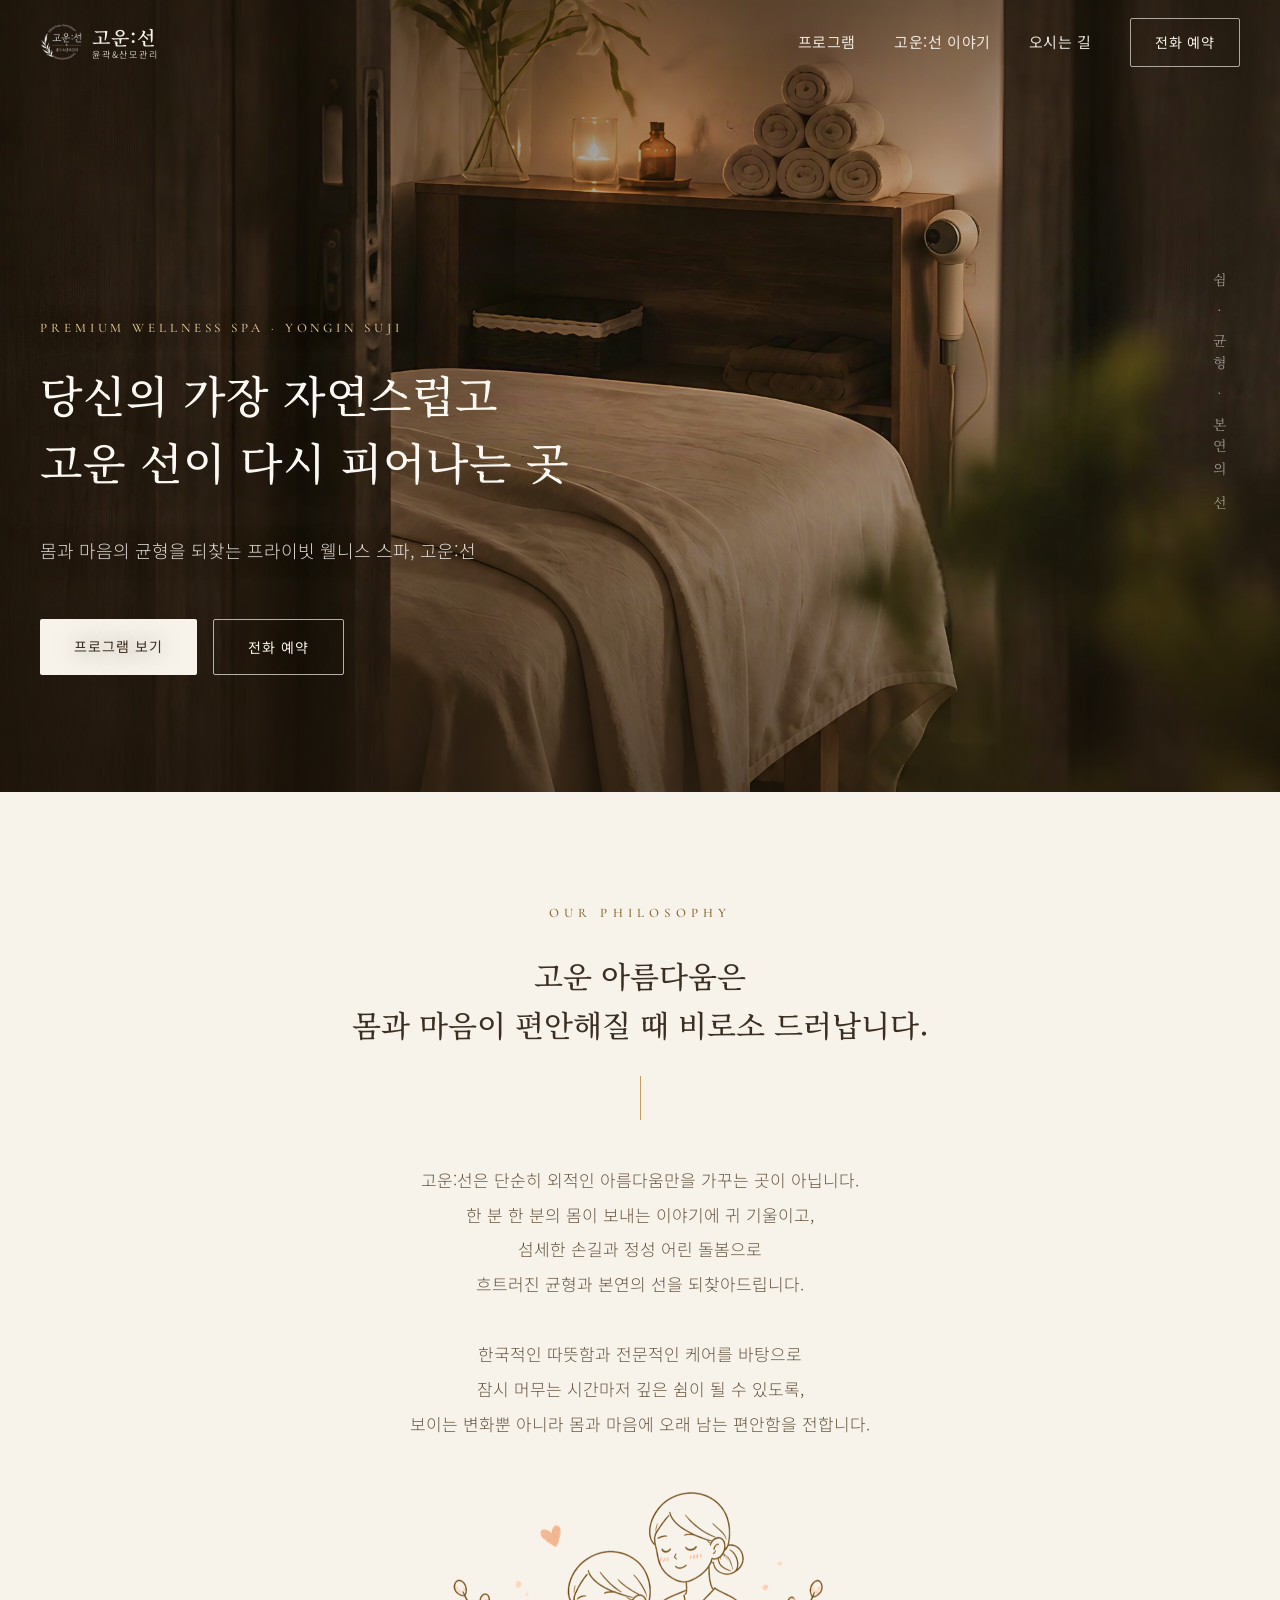
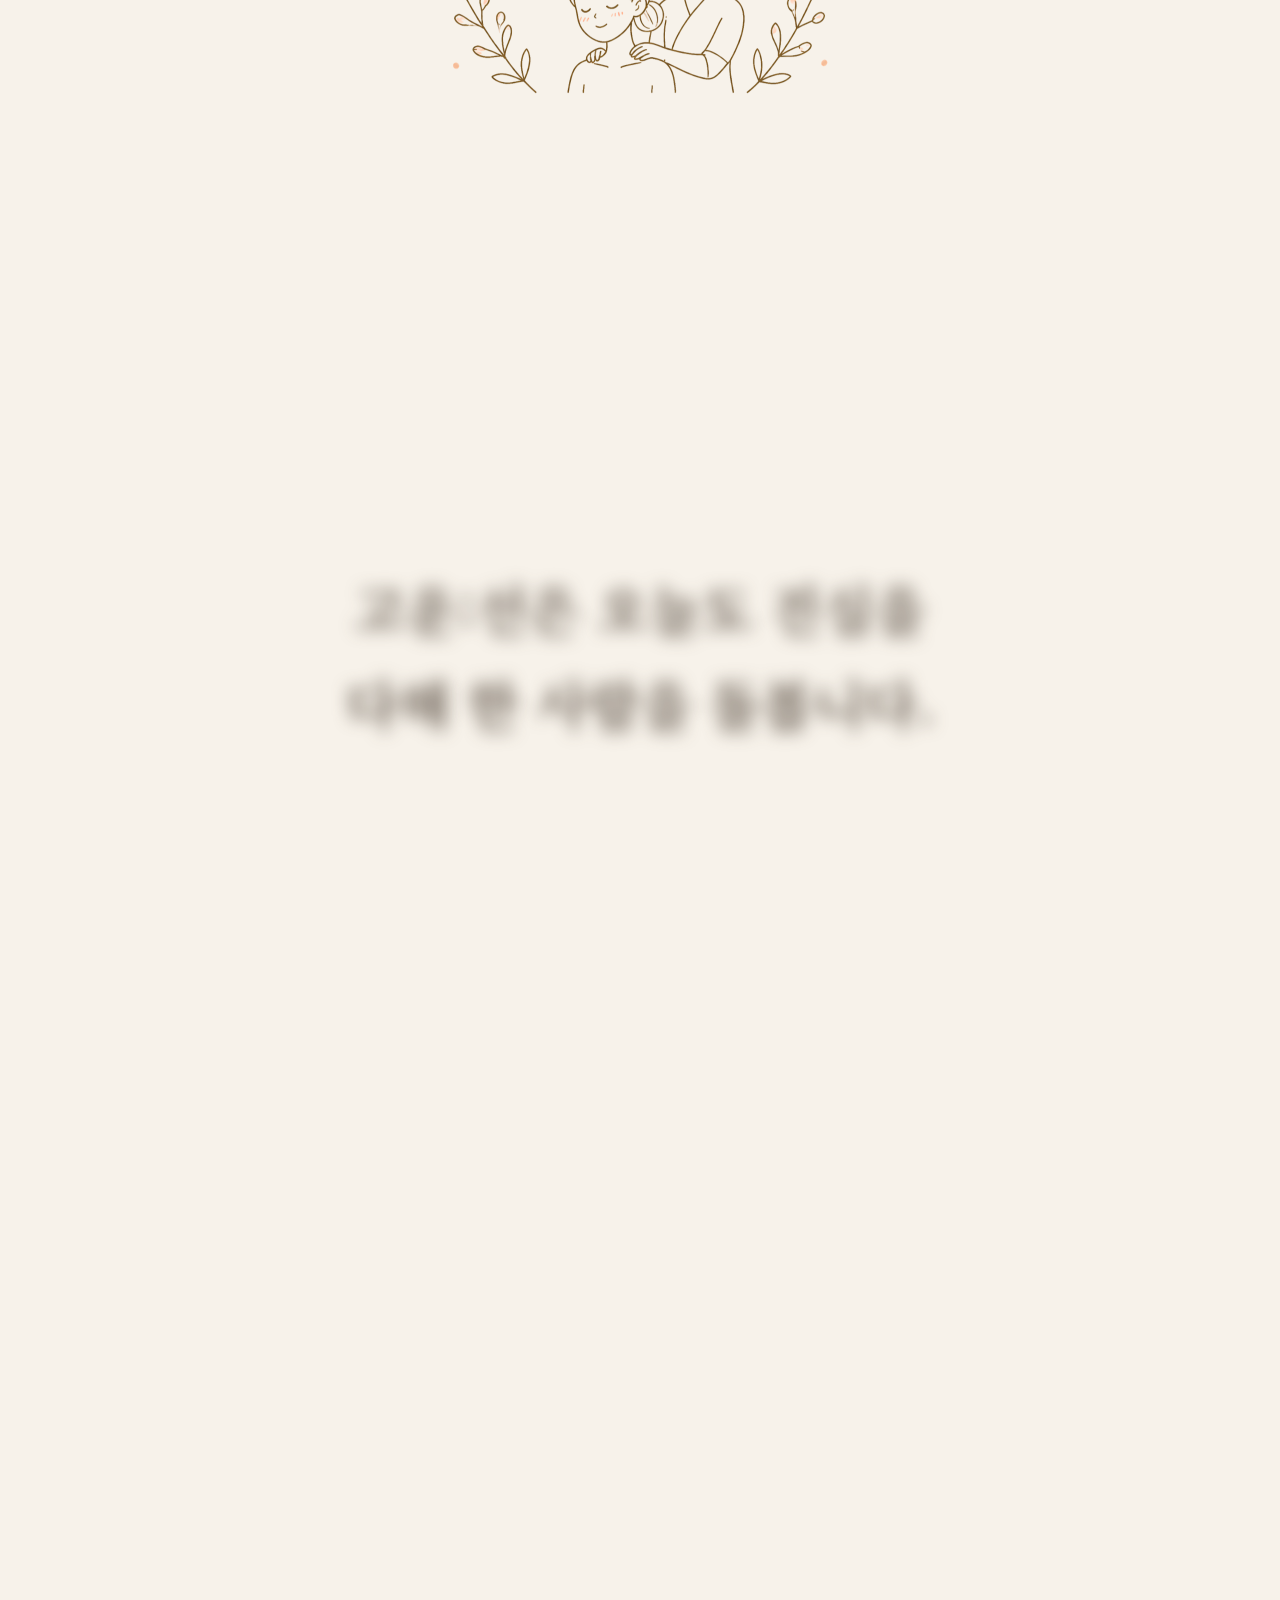
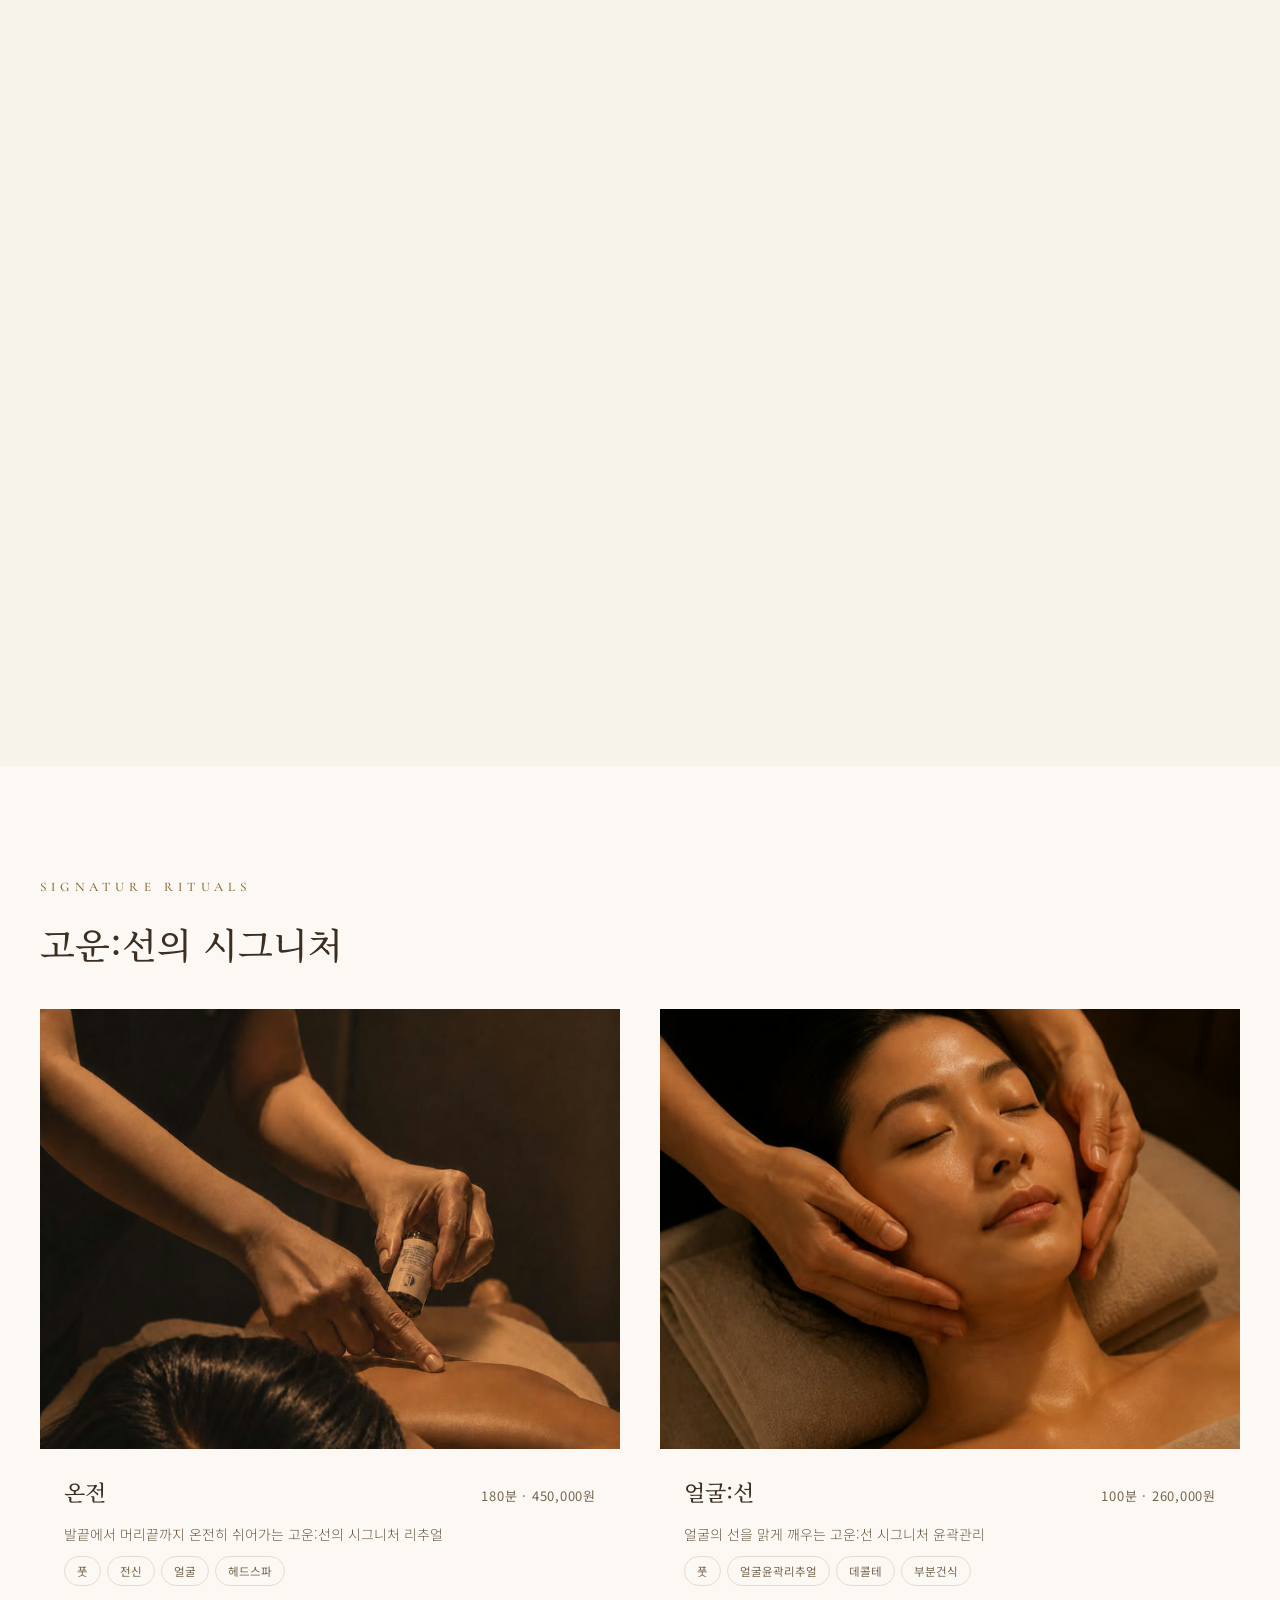
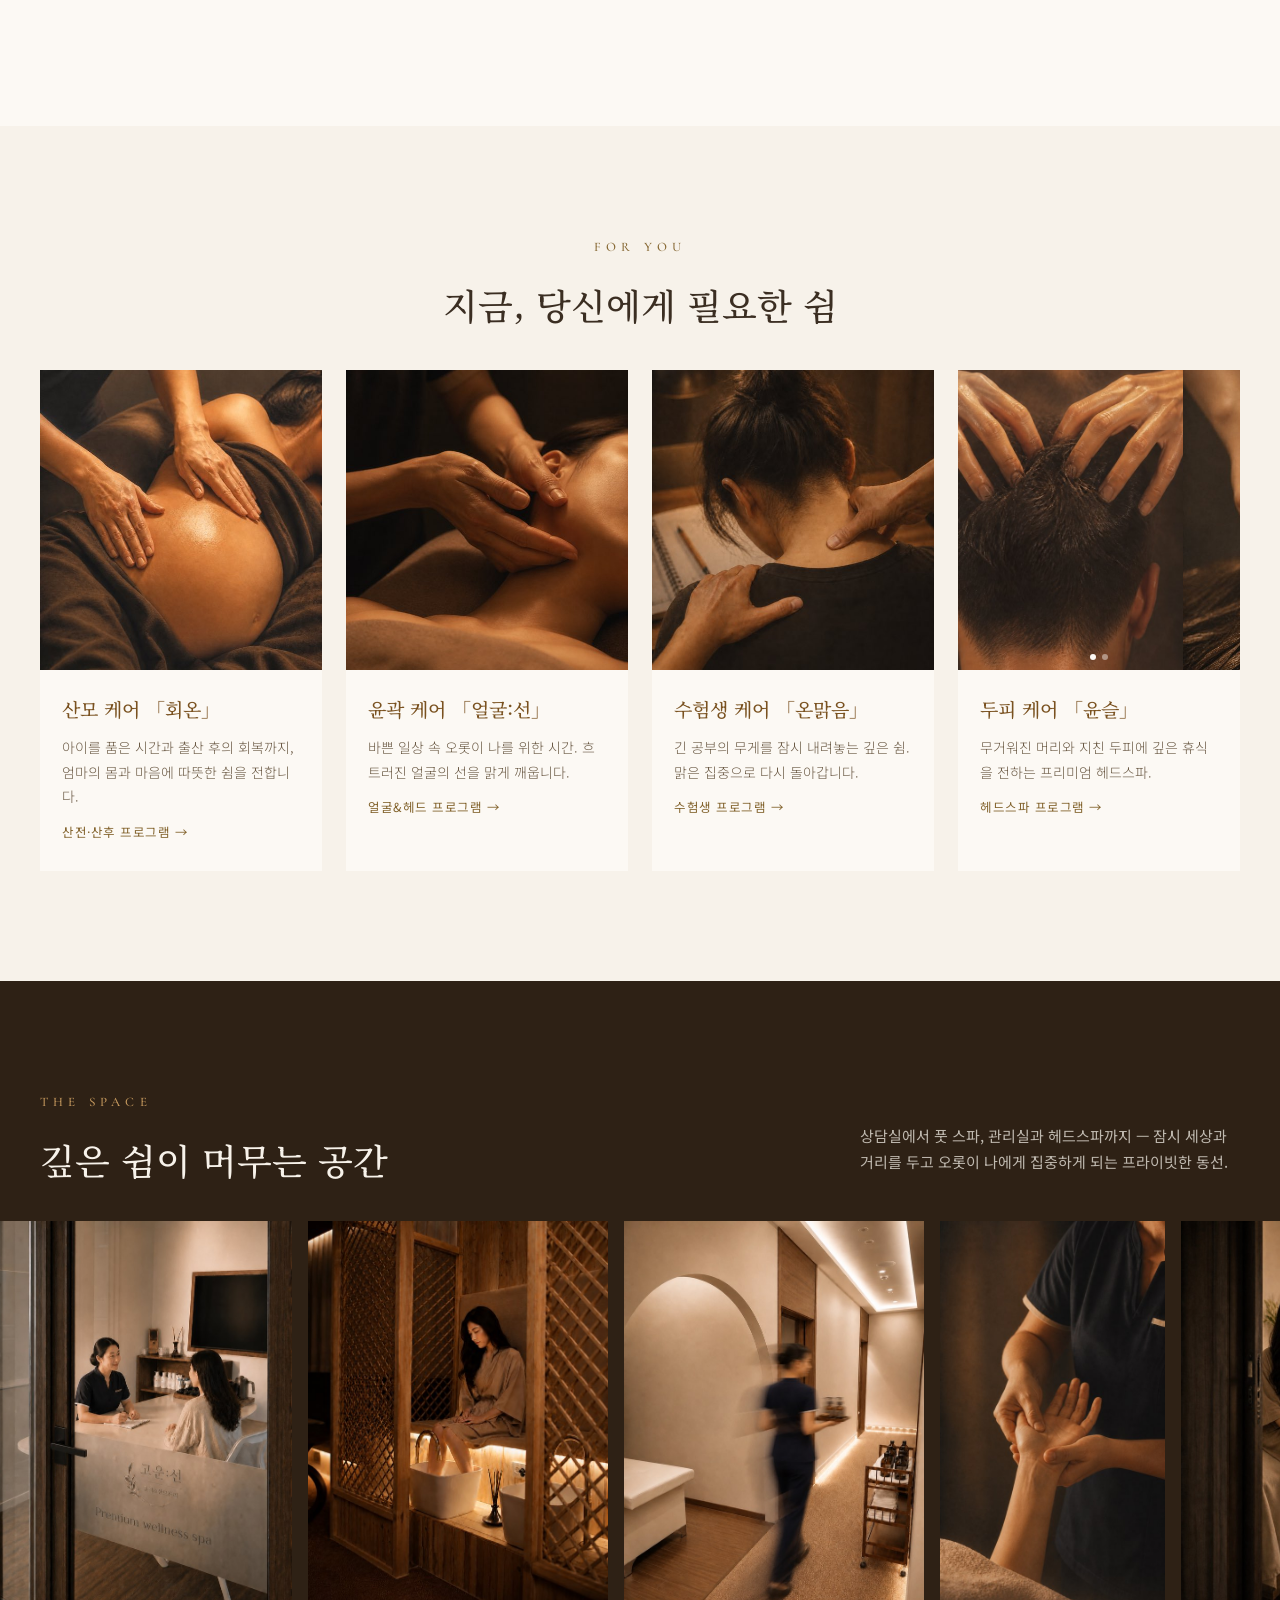
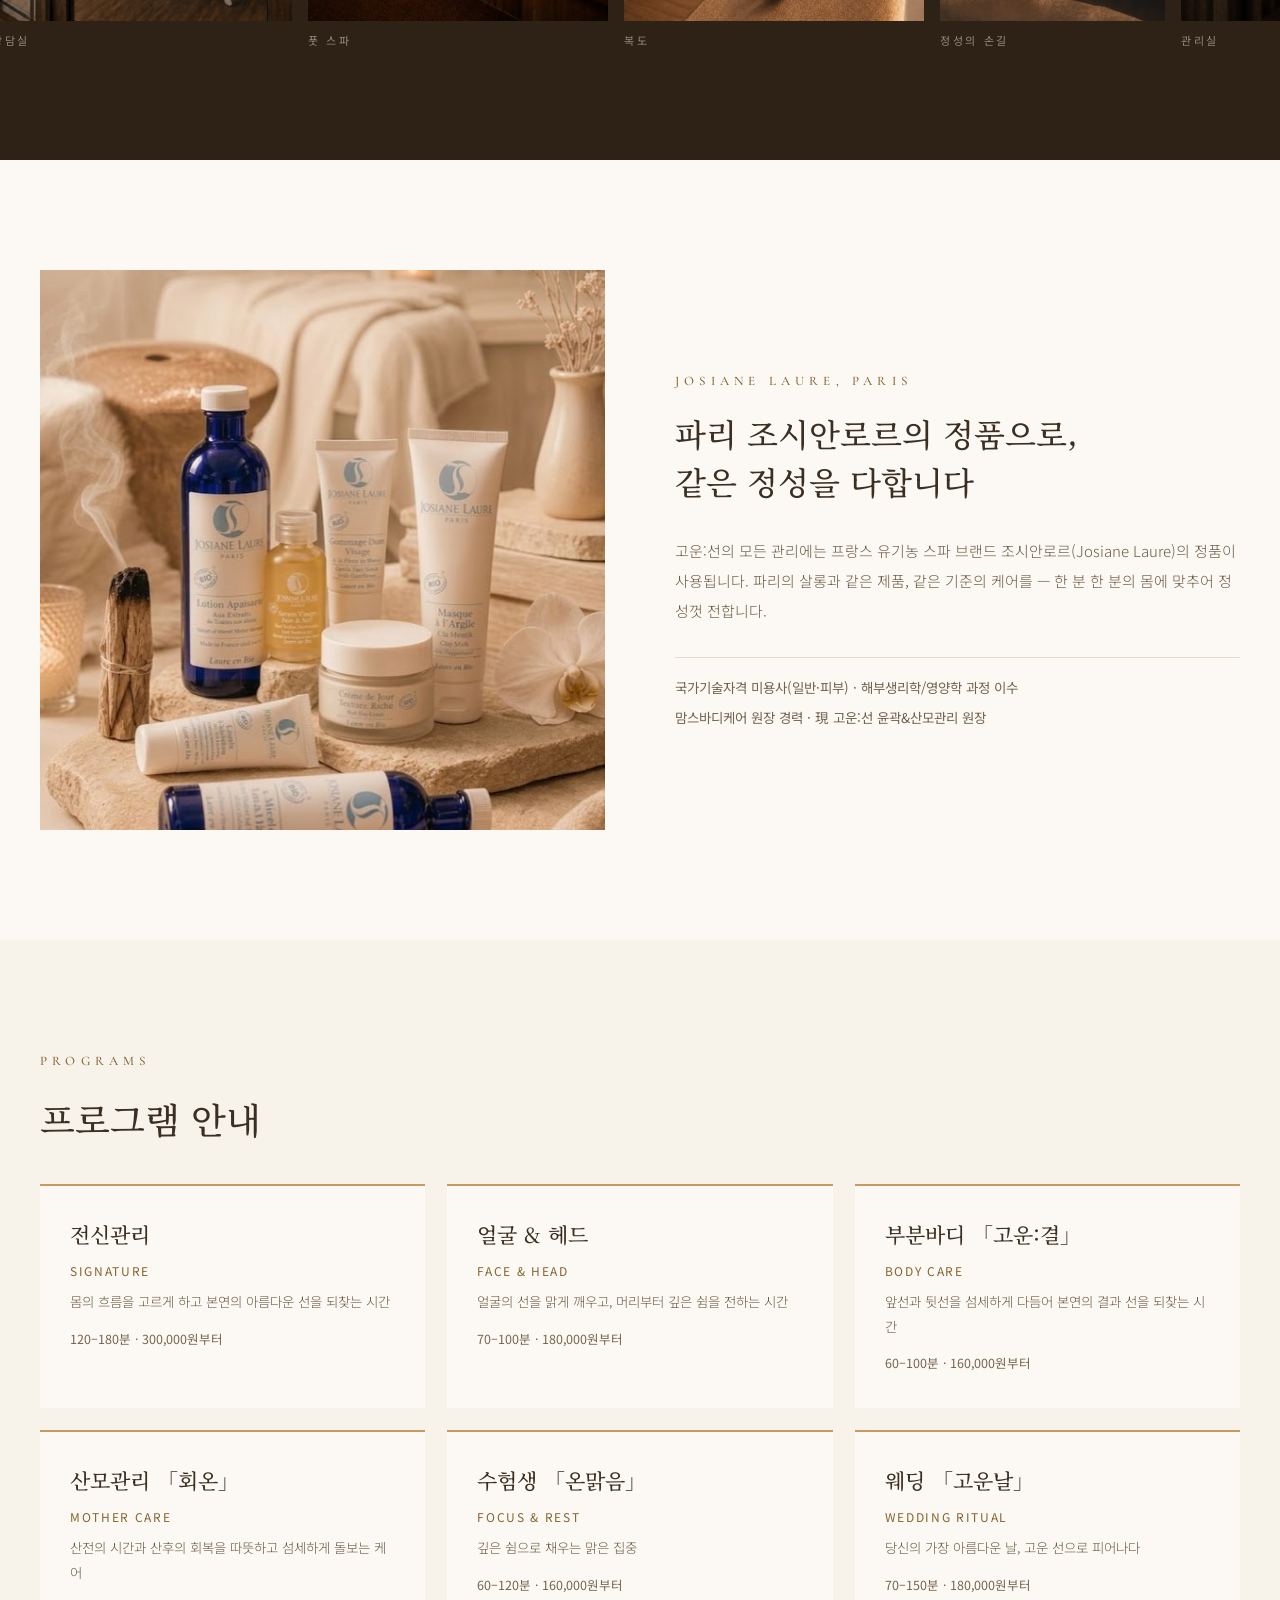
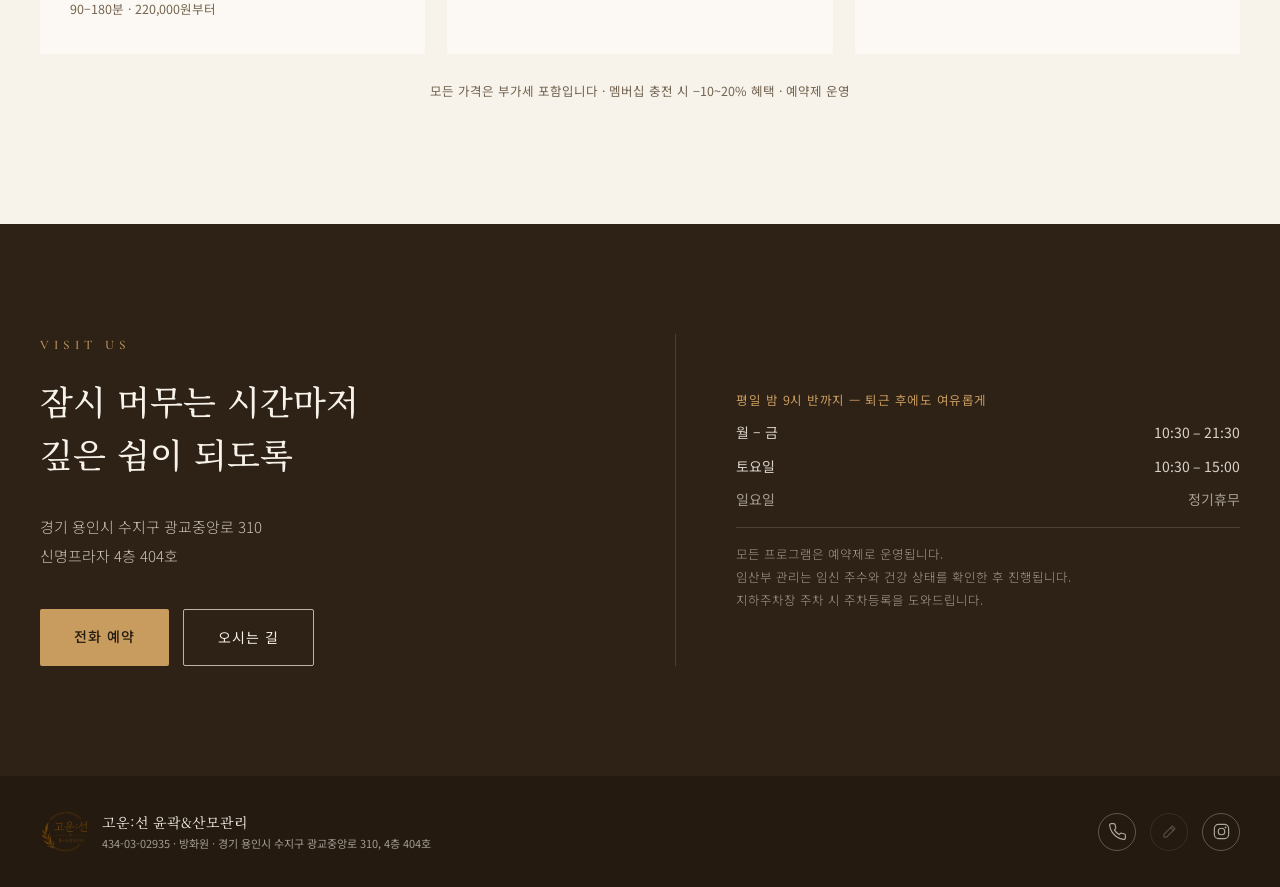
==== commit 16e1aa8d: "네이버 서치어드바이저 소유 확인 태그 추가" ====
--- a/site/index.html
+++ b/site/index.html
@@ -13,6 +13,7 @@
 <meta property="og:type" content="website">
 <meta property="og:site_name" content="고운:선">
 <script type="application/ld+json">{"@context": "https://schema.org", "@type": "DaySpa", "name": "고운:선", "url": "https://gowoonseon.com", "description": "몸과 마음의 균형을 되찾는 프라이빗 웰니스 스파. 윤곽관리 · 산모관리 · 헤드스파 · 수험생 케어 — 용인 수지구 상현동.", "image": "https://gowoonseon.com/assets/img/hero.jpg", "telephone": "+82-10-4267-6200", "address": {"@type": "PostalAddress", "streetAddress": "경기 용인시 수지구 광교중앙로 310 신명프라자 4층 404호", "addressLocality": "용인시 수지구", "addressRegion": "경기도", "addressCountry": "KR"}, "geo": {"@type": "GeoCoordinates", "latitude": 37.2977154, "longitude": 127.0694204}, "openingHoursSpecification": [{"@type": "OpeningHoursSpecification", "dayOfWeek": ["Monday", "Tuesday", "Wednesday", "Thursday", "Friday"], "opens": "10:30", "closes": "21:30"}, {"@type": "OpeningHoursSpecification", "dayOfWeek": ["Saturday"], "opens": "10:30", "closes": "15:00"}], "sameAs": ["https://www.instagram.com/gowoonseon/"]}</script>
+<meta name="naver-site-verification" content="a88976b47489438adaa9e9af877df7ad980a9fa9">
 <link rel="icon" type="image/png" href="assets/img/favicon.png?v=5bba410a">
 <link rel="preconnect" href="https://fonts.googleapis.com">
 <link rel="stylesheet" href="https://fonts.googleapis.com/css2?family=Noto+Serif+KR:wght@400;500;600&family=Noto+Sans+KR:wght@300;400;500&family=Cormorant+Garamond:wght@500;600&display=swap">
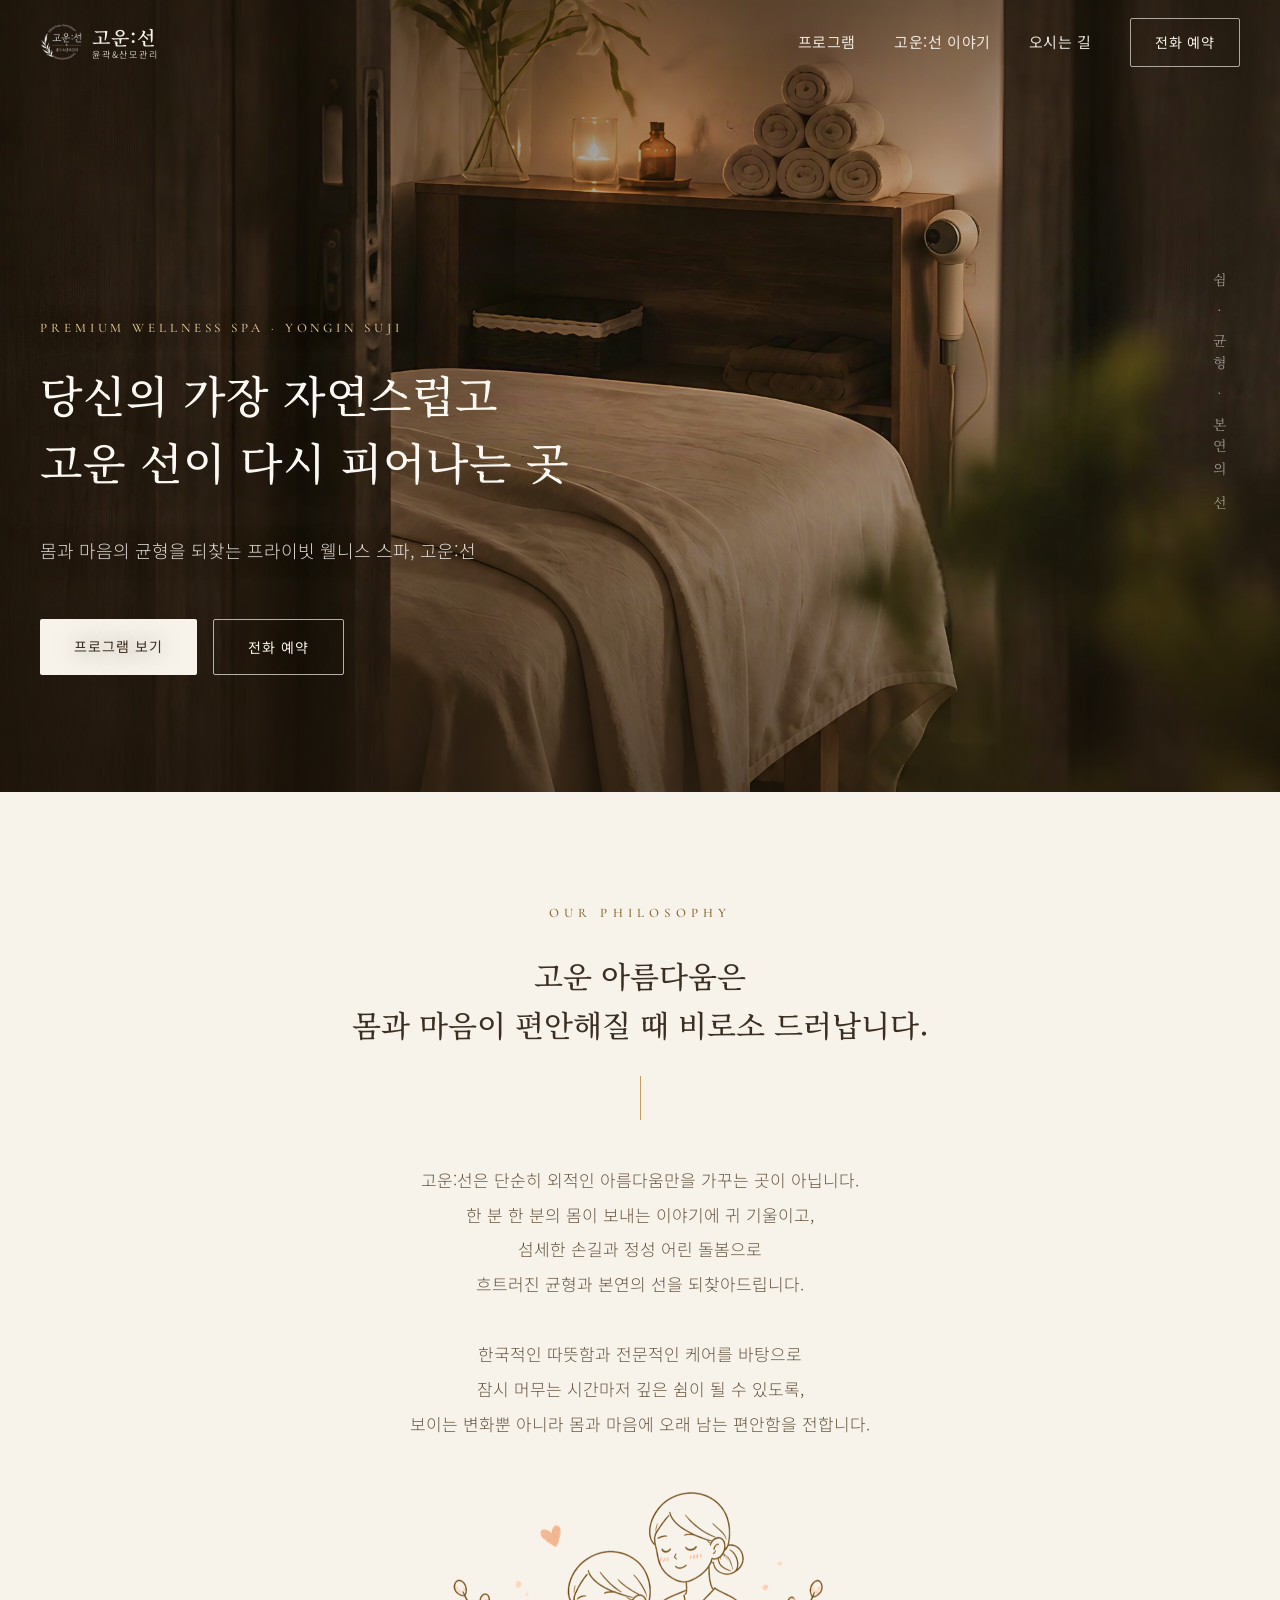
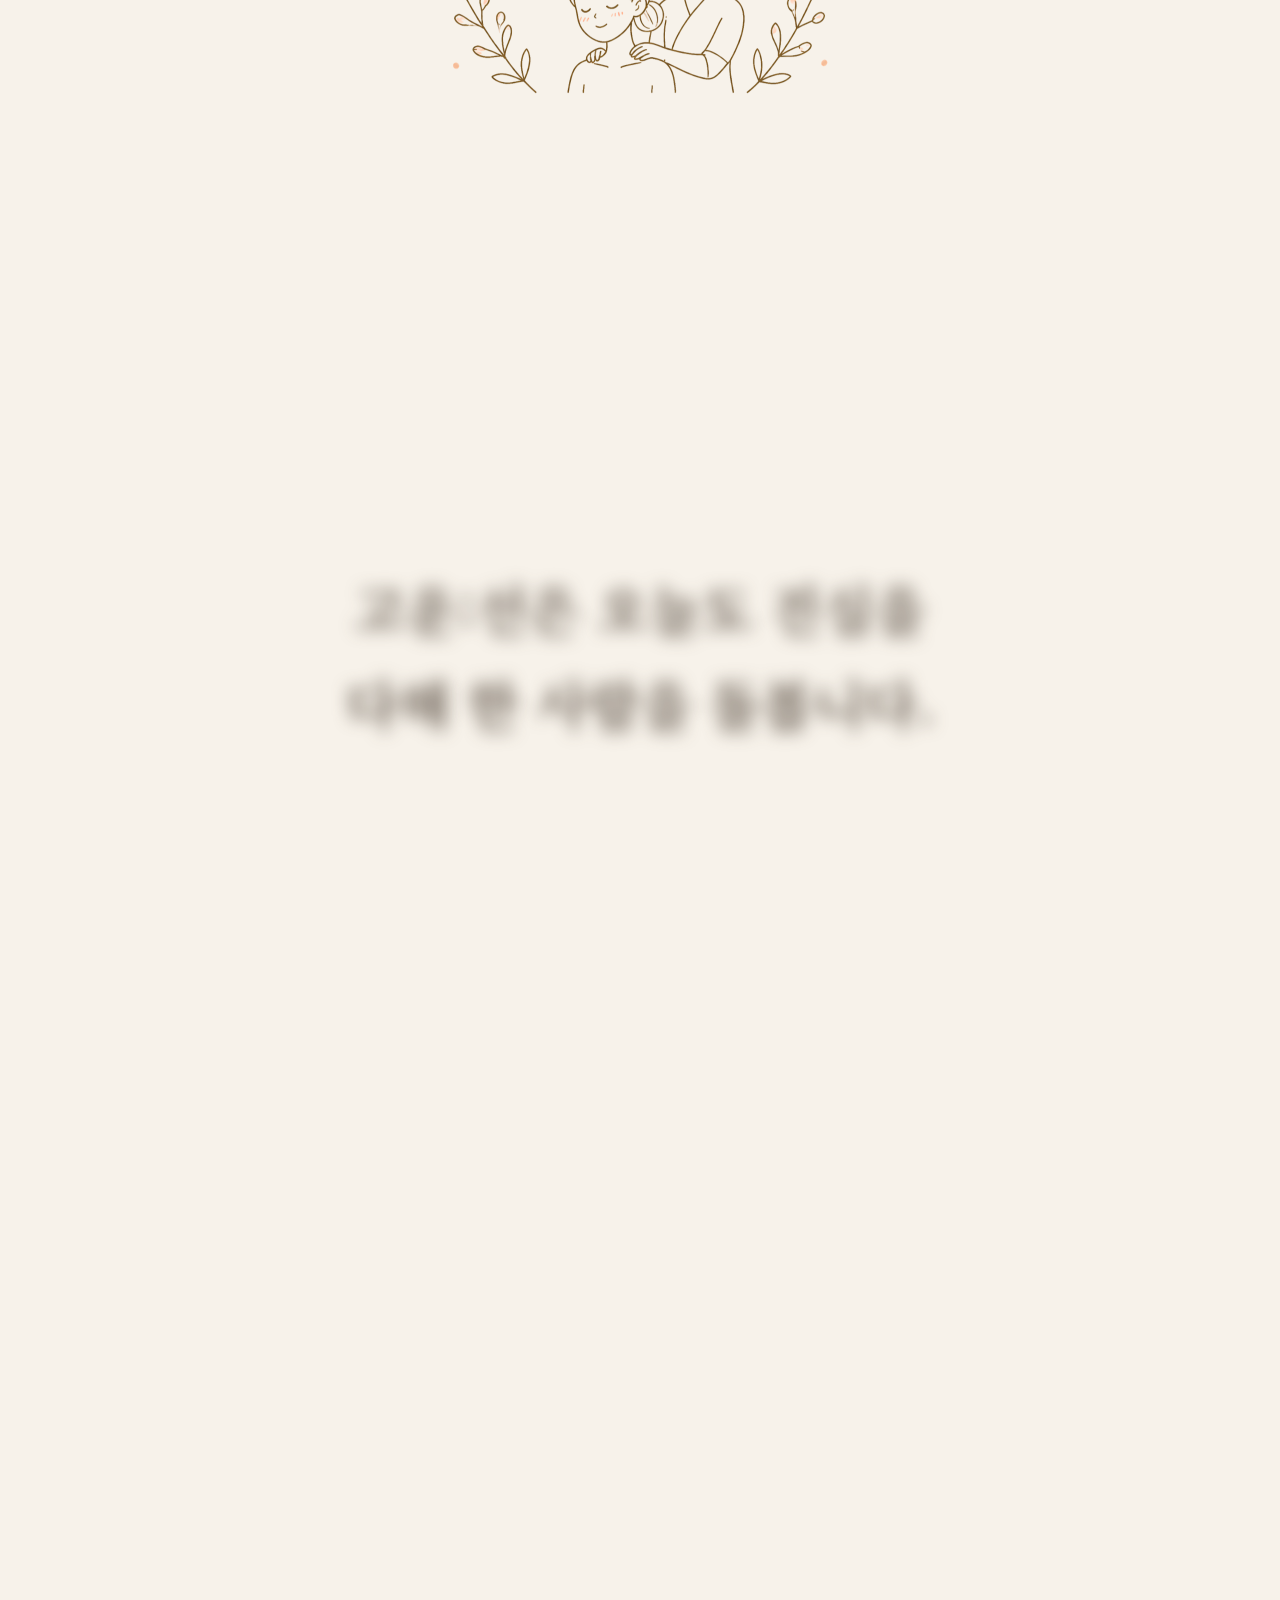
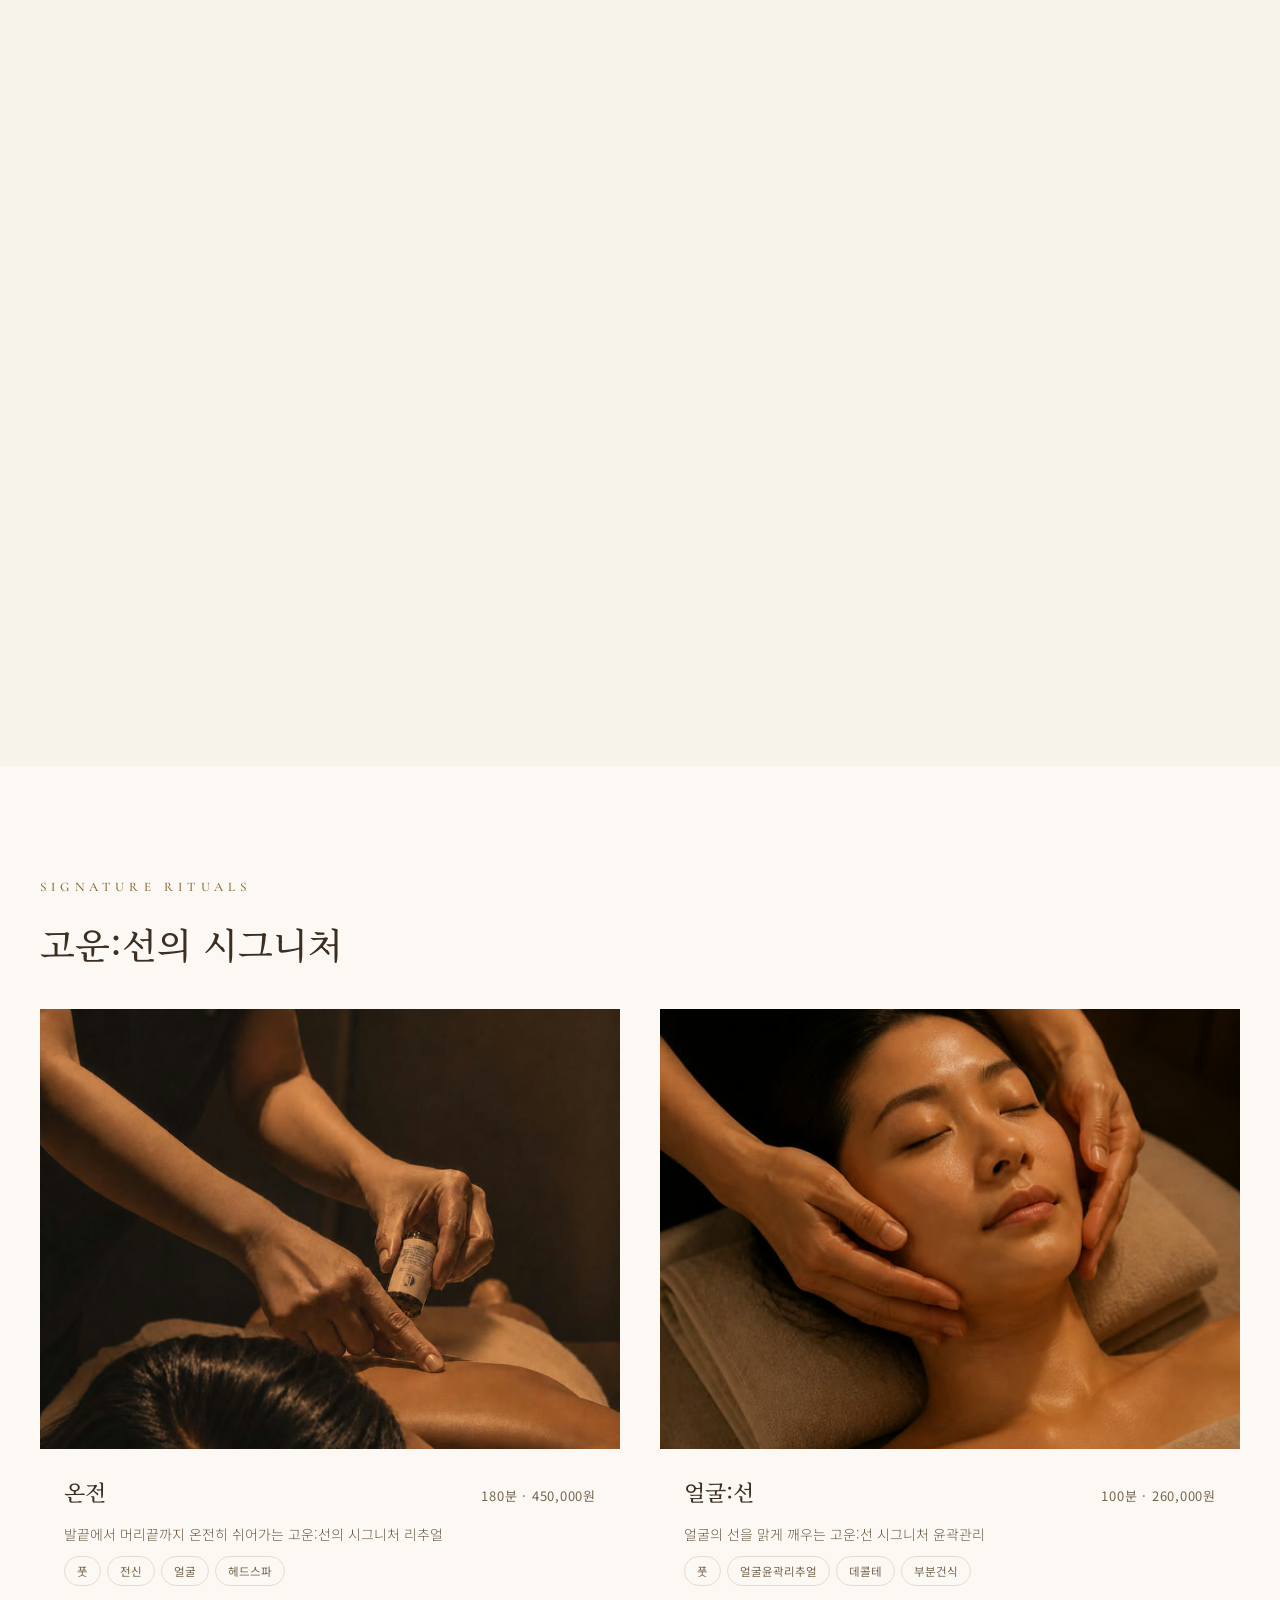
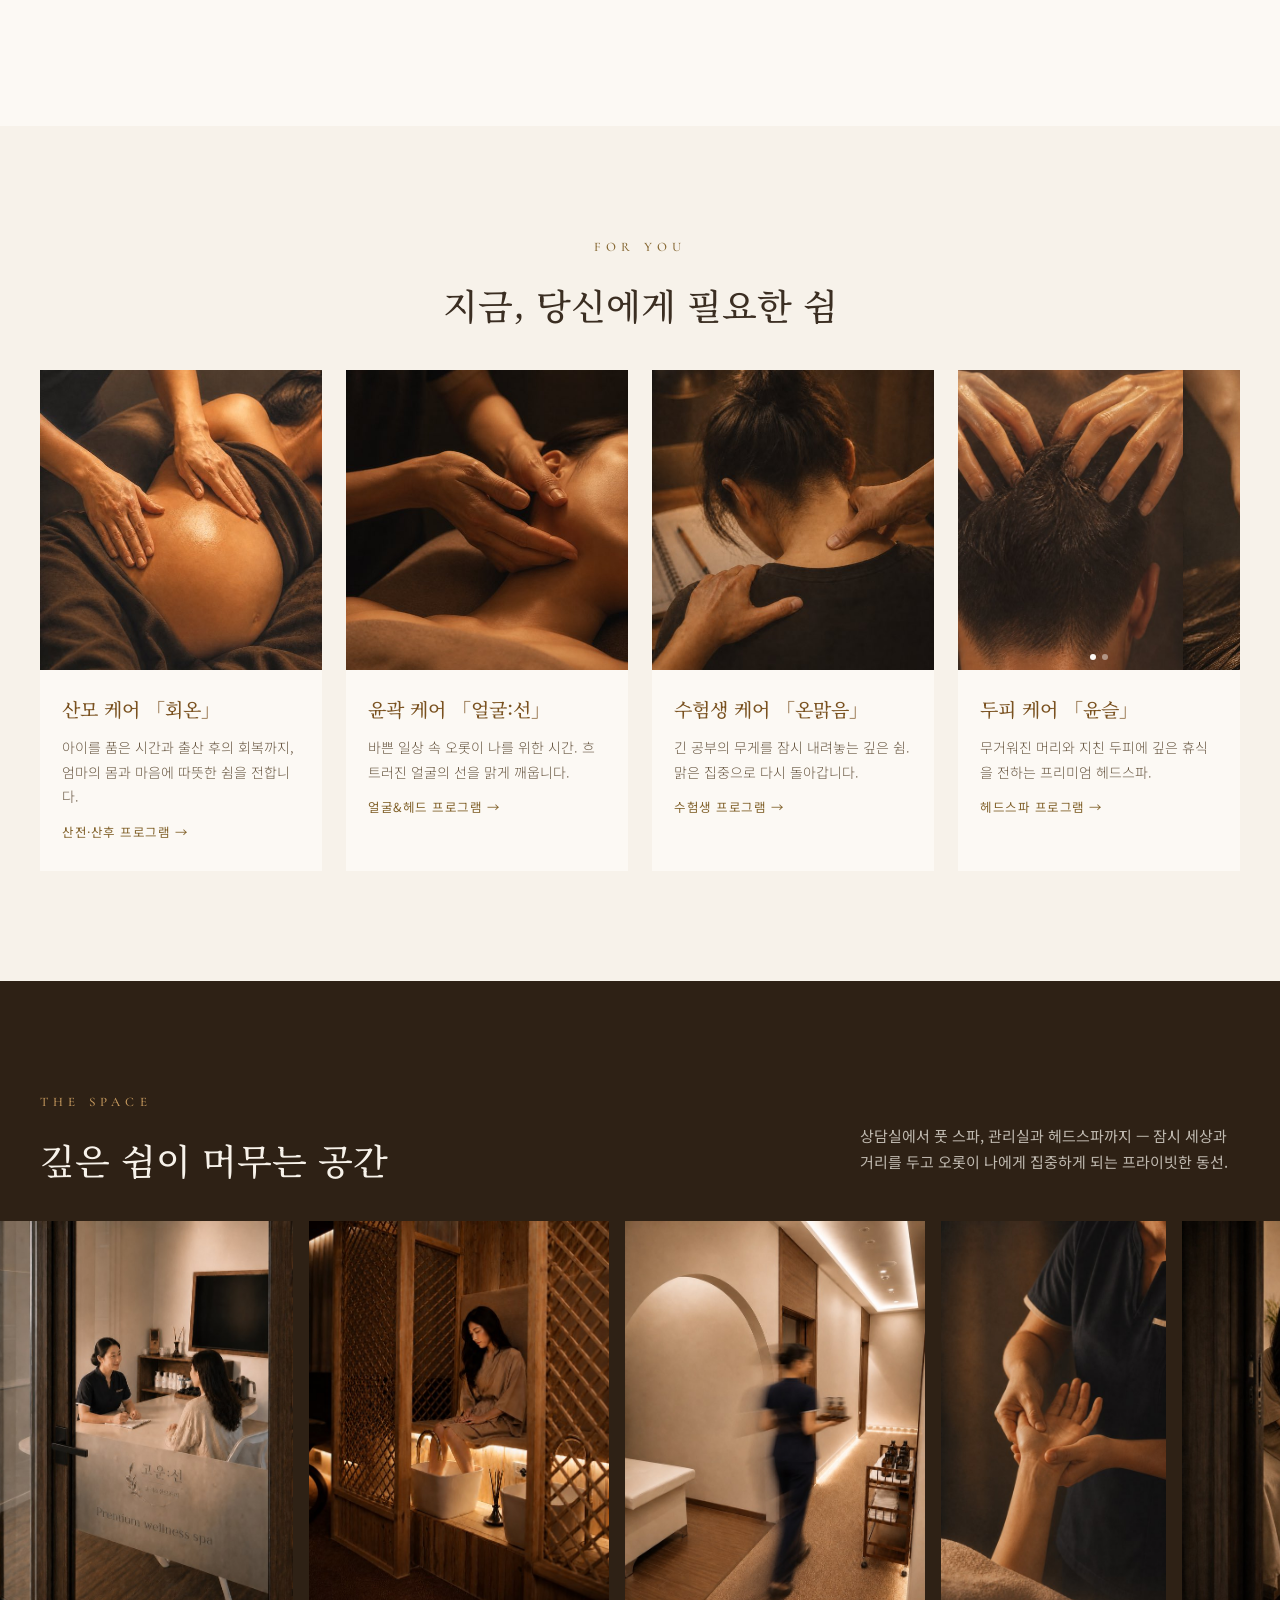
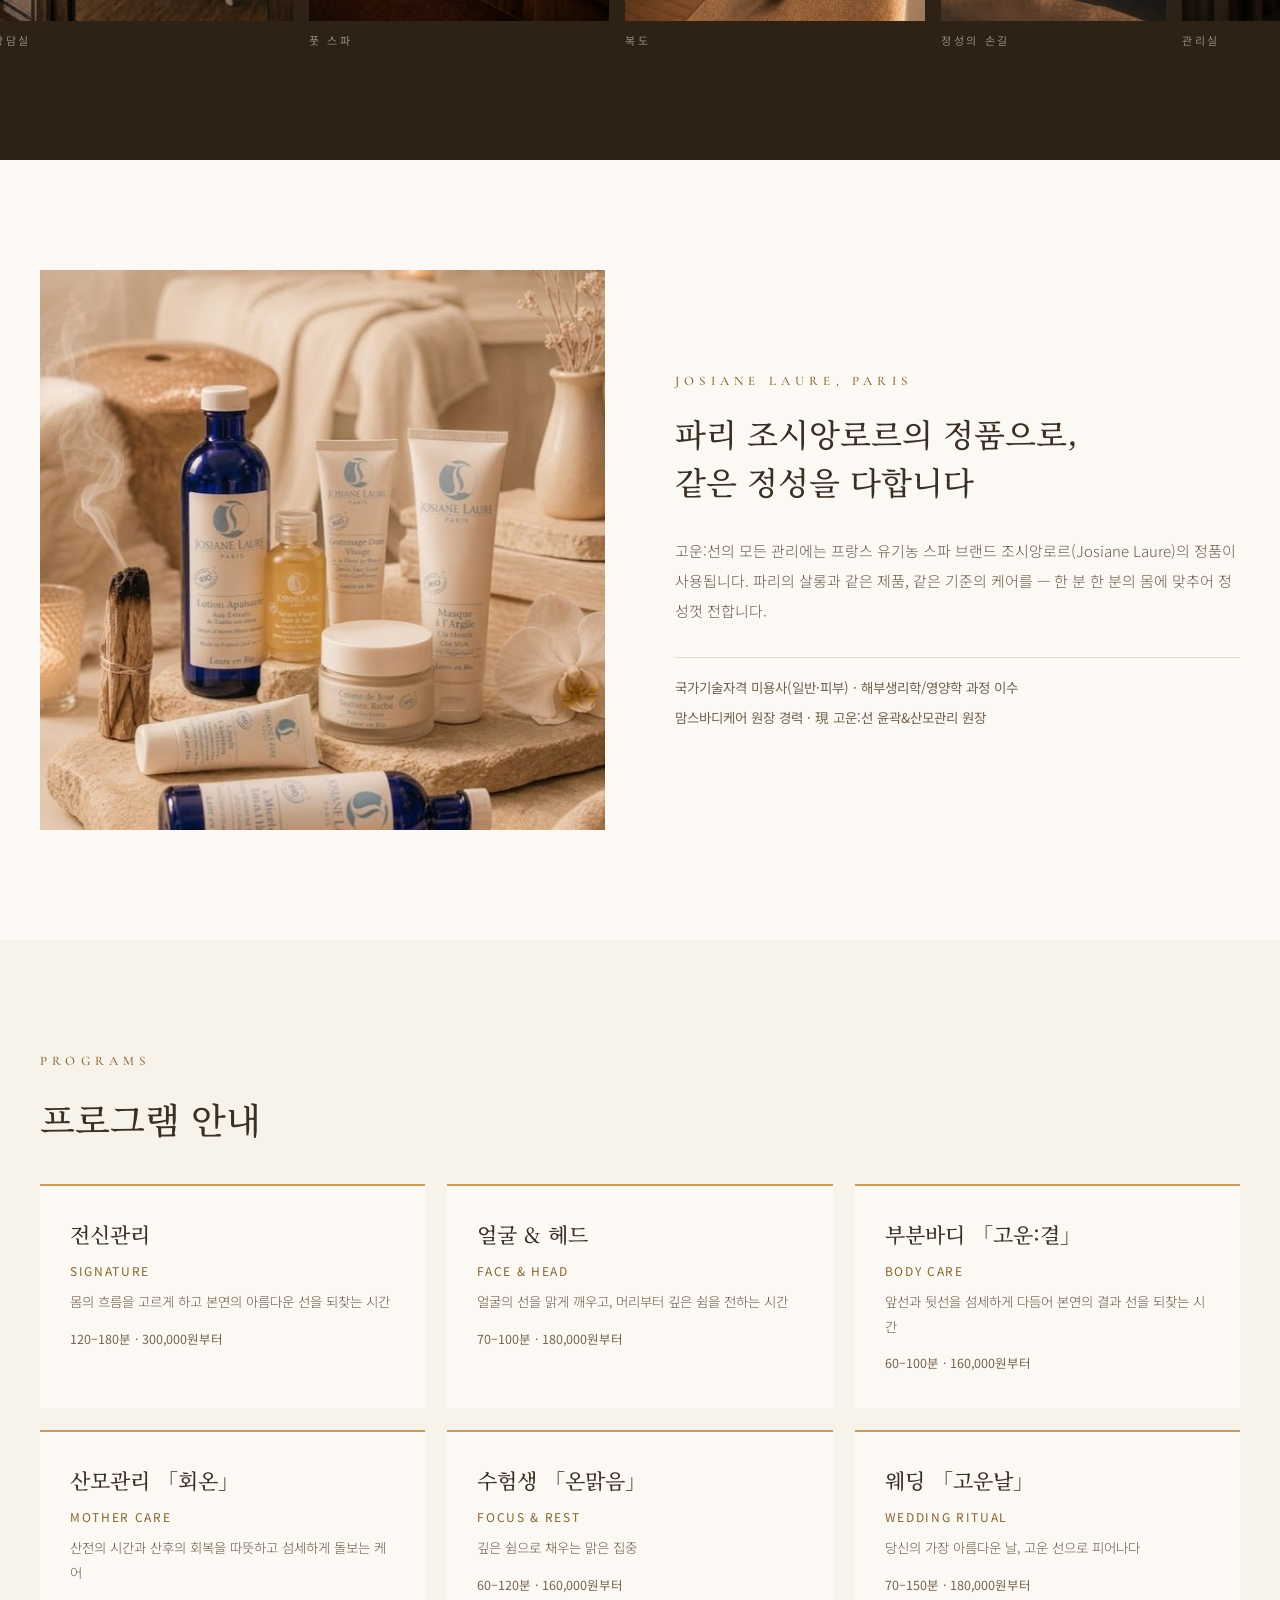
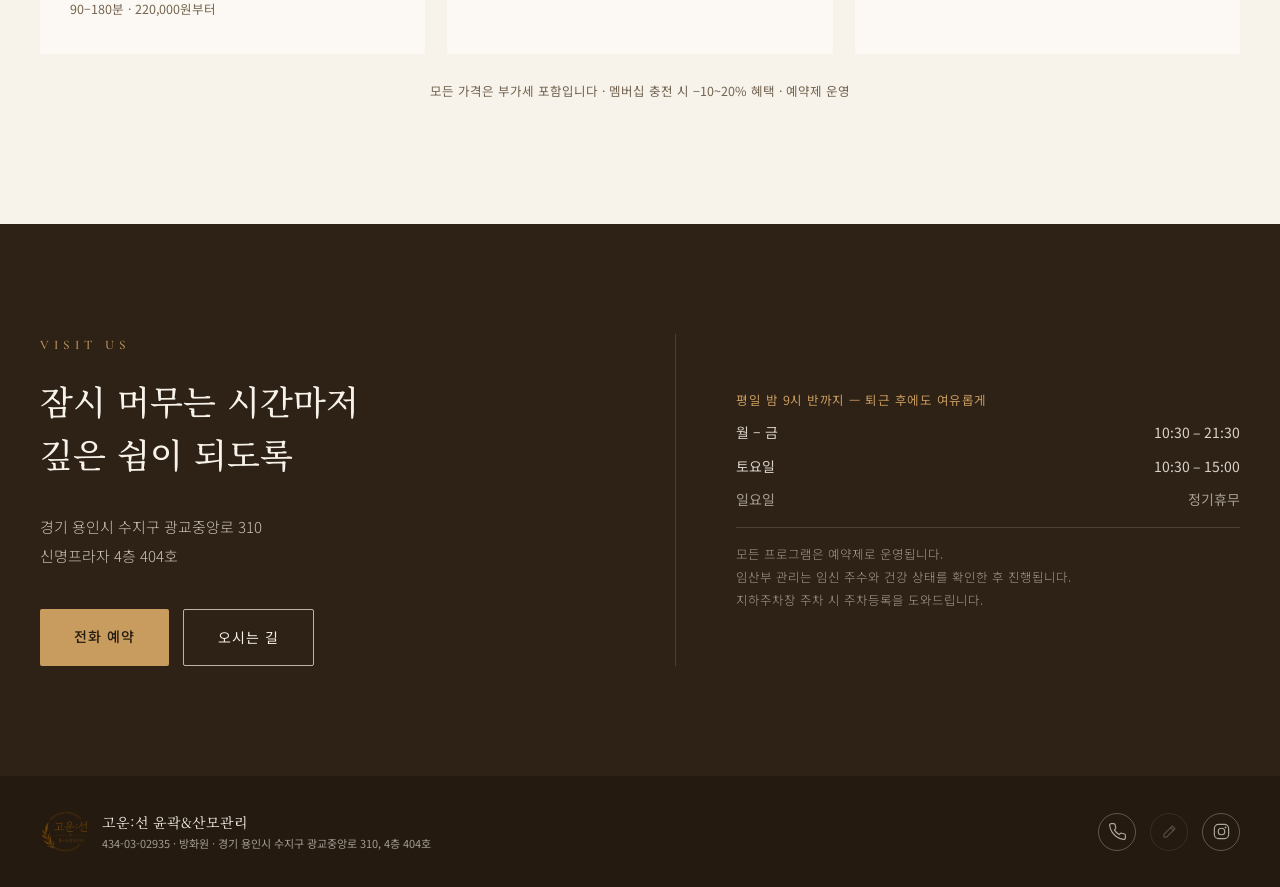
==== commit 1909997a: "브랜드 표기 정정 — 조시앙로르(Josiane Laure)" ====
--- a/site/index.html
+++ b/site/index.html
@@ -3,11 +3,11 @@
 <head>
 <meta charset="utf-8">
 <meta name="viewport" content="width=device-width, initial-scale=1">
-<title>고운:선 — 프리미엄 웰니스 스파 · 용인 수지 윤곽&amp;산모관리</title>
+<title>고운:선 | 프리미엄 웰니스 스파 · 용인 수지 윤곽&amp;산모관리</title>
 <meta name="description" content="몸과 마음의 균형을 되찾는 프라이빗 웰니스 스파. 윤곽관리 · 산모관리 · 헤드스파 · 수험생 케어 — 용인 수지구 상현동.">
 <link rel="canonical" href="https://gowoonseon.com/">
 <meta property="og:url" content="https://gowoonseon.com/">
-<meta property="og:title" content="고운:선 — 프리미엄 웰니스 스파 · 용인 수지 윤곽&amp;산모관리">
+<meta property="og:title" content="고운:선 | 프리미엄 웰니스 스파 · 용인 수지 윤곽&amp;산모관리">
 <meta property="og:description" content="몸과 마음의 균형을 되찾는 프라이빗 웰니스 스파. 윤곽관리 · 산모관리 · 헤드스파 · 수험생 케어 — 용인 수지구 상현동.">
 <meta property="og:image" content="https://gowoonseon.com/assets/img/hero.jpg">
 <meta property="og:type" content="website">
@@ -203,12 +203,12 @@
 
 <section class="section" style="background: var(--card);">
   <div class="container product-split">
-    <img class="main" src="assets/img/products-set.jpg?v=73befbb7" alt="조시안로르 제품 라인" loading="lazy">
+    <img class="main" src="assets/img/products-set.jpg?v=73befbb7" alt="조시앙로르 제품 라인" loading="lazy">
     <div class="text">
       <div class="eyebrow">JOSIANE LAURE, PARIS</div>
-      <h2>파리 조시안로르의 정품으로,
+      <h2>파리 조시앙로르의 정품으로,
 같은 정성을 다합니다</h2>
-      <p class="desc">고운:선의 모든 관리에는 프랑스 유기농 스파 브랜드 조시안로르(Josiane Laure)의 정품이 사용됩니다. 파리의 살롱과 같은 제품, 같은 기준의 케어를 — 한 분 한 분의 몸에 맞추어 정성껏 전합니다.</p>
+      <p class="desc">고운:선의 모든 관리에는 프랑스 유기농 스파 브랜드 조시앙로르(Josiane Laure)의 정품이 사용됩니다. 파리의 살롱과 같은 제품, 같은 기준의 케어를 — 한 분 한 분의 몸에 맞추어 정성껏 전합니다.</p>
       <div class="cred">
         <span>국가기술자격 미용사(일반·피부) · 해부생리학/영양학 과정 이수</span><span>맘스바디케어 원장 경력 · 現 고운:선 윤곽&amp;산모관리 원장</span>
       </div>
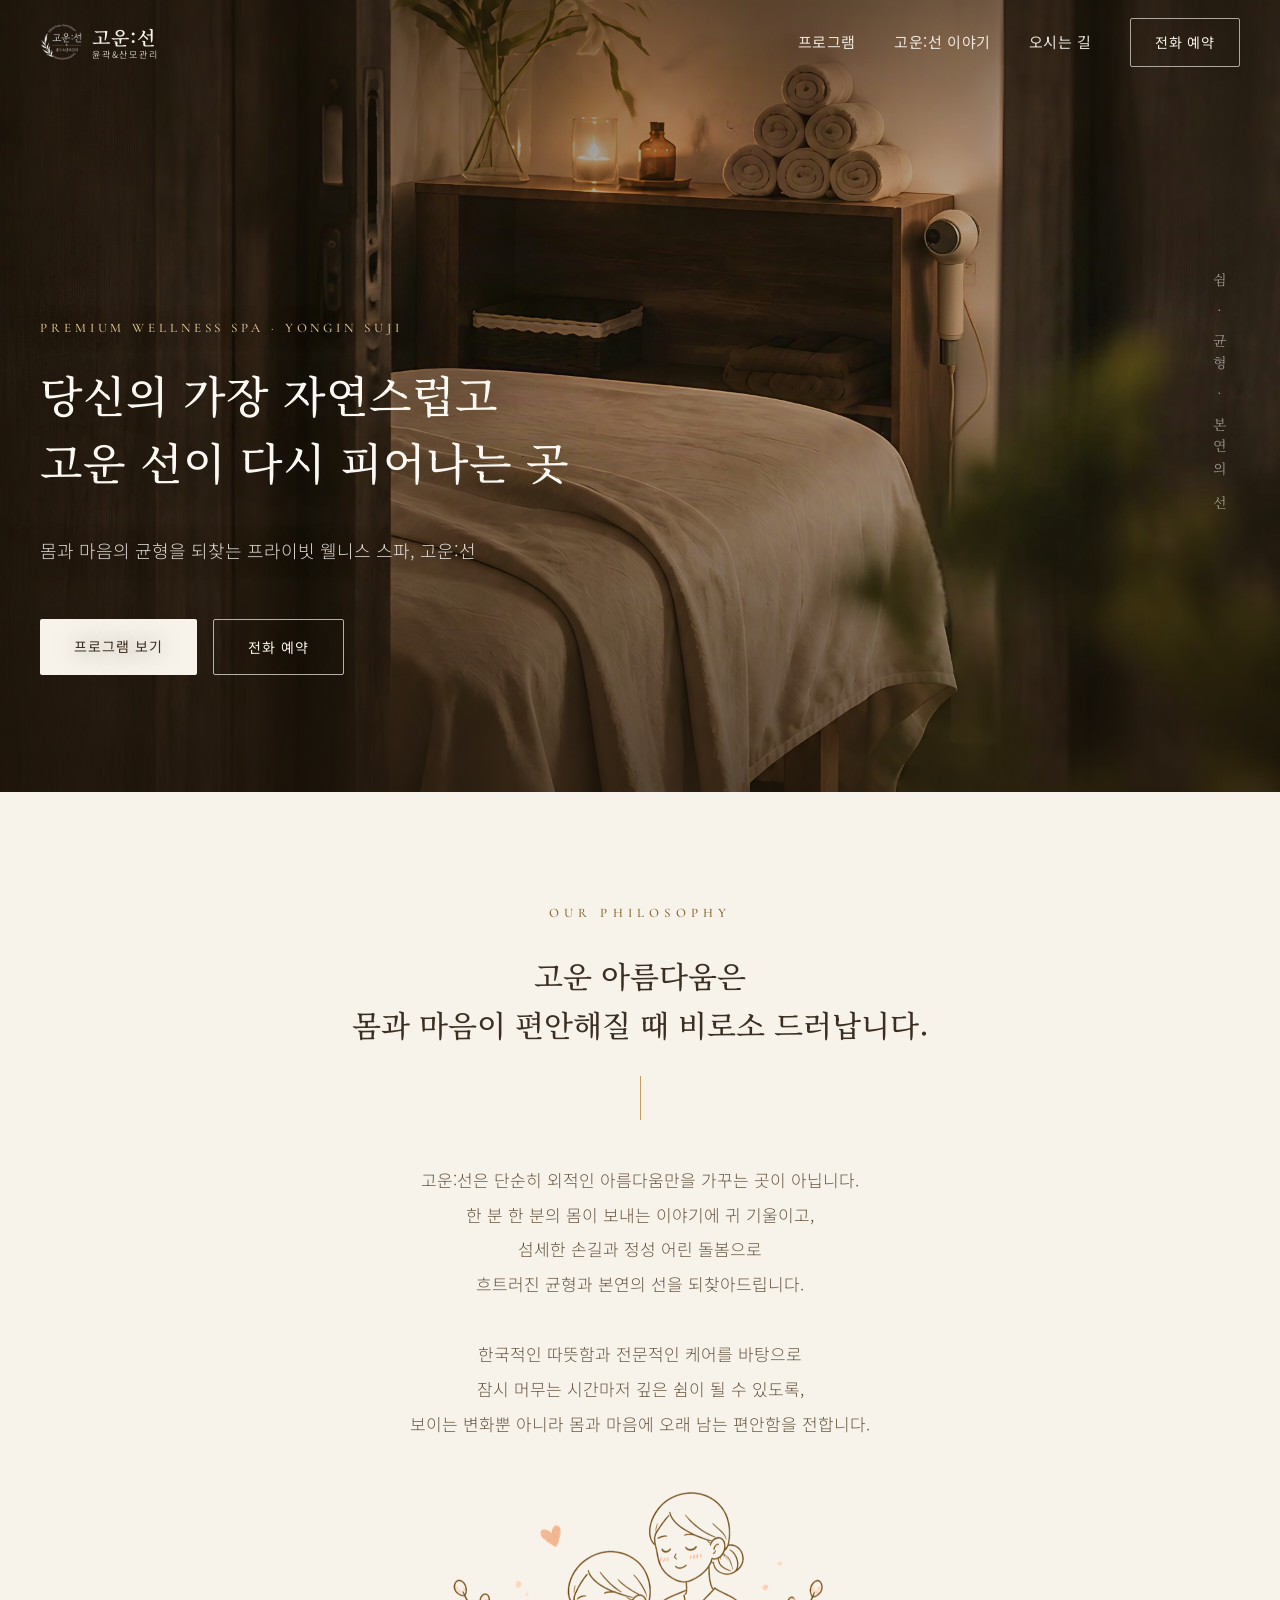
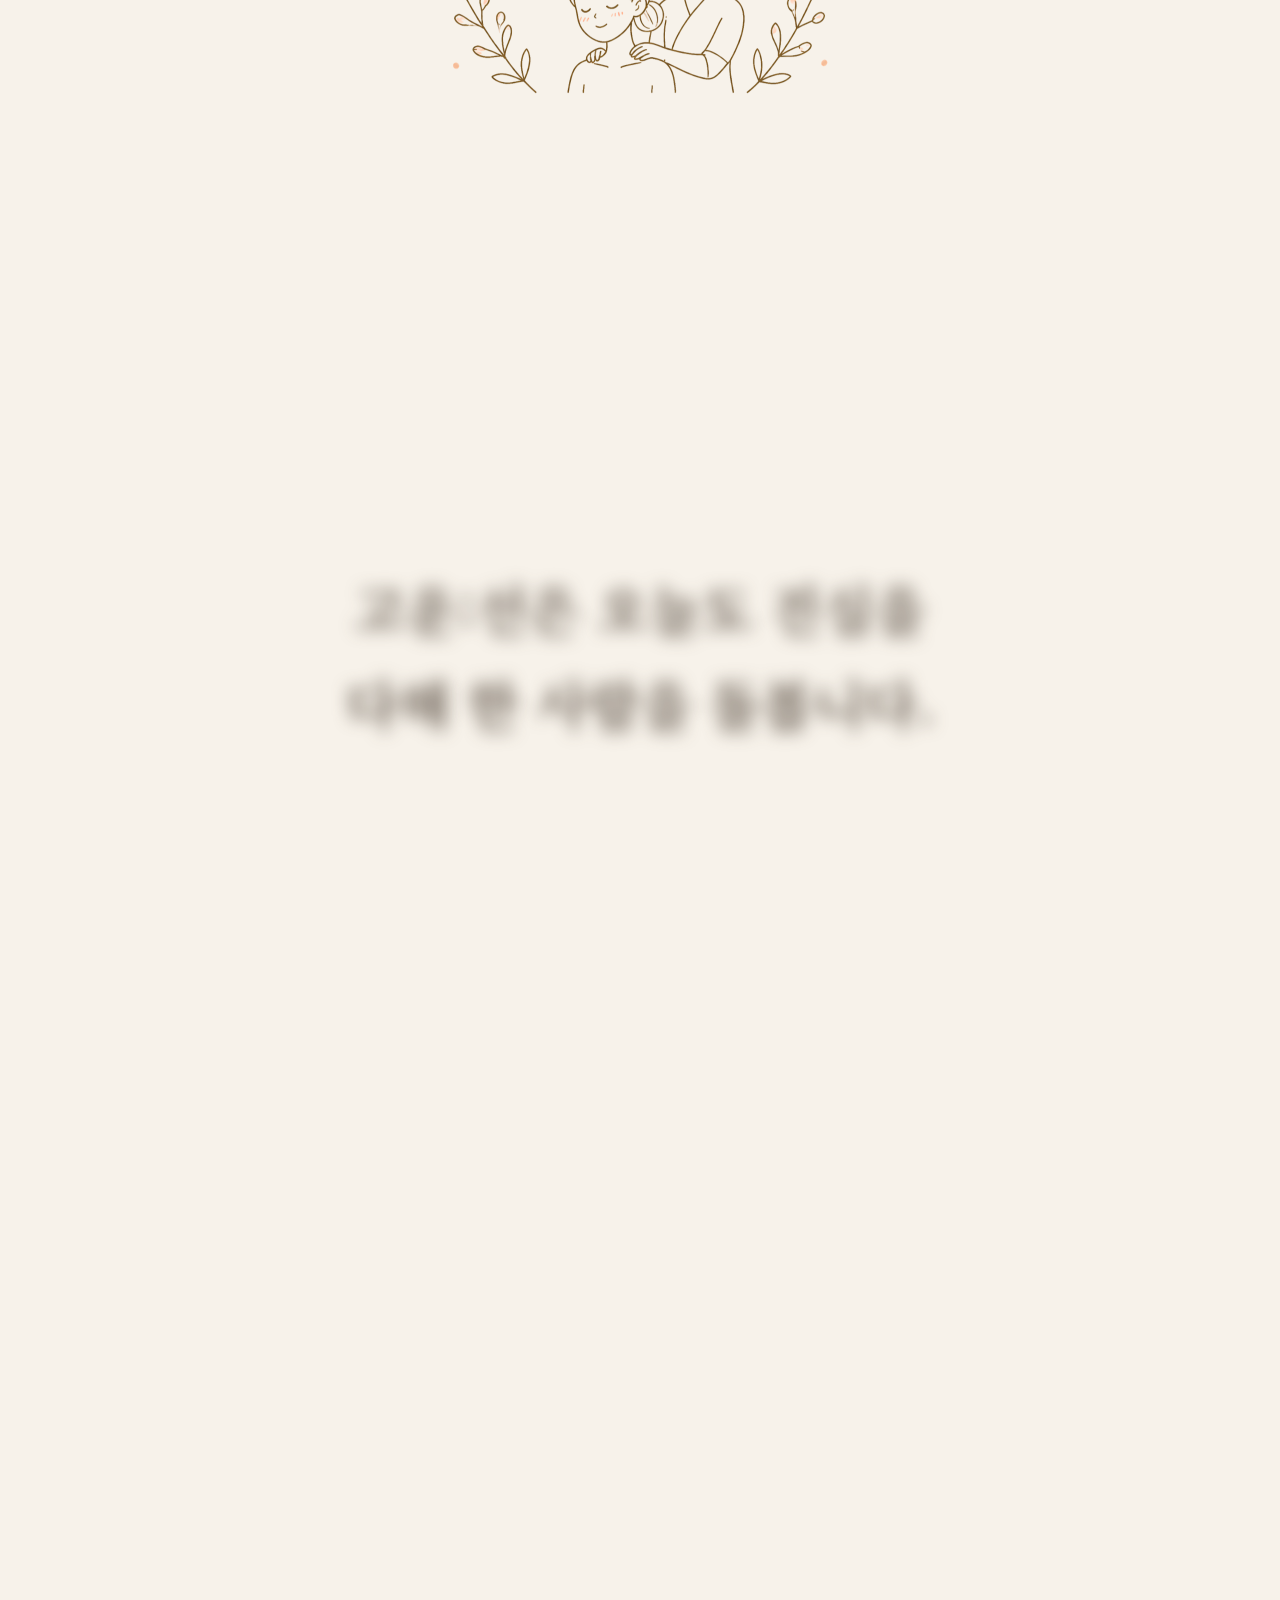
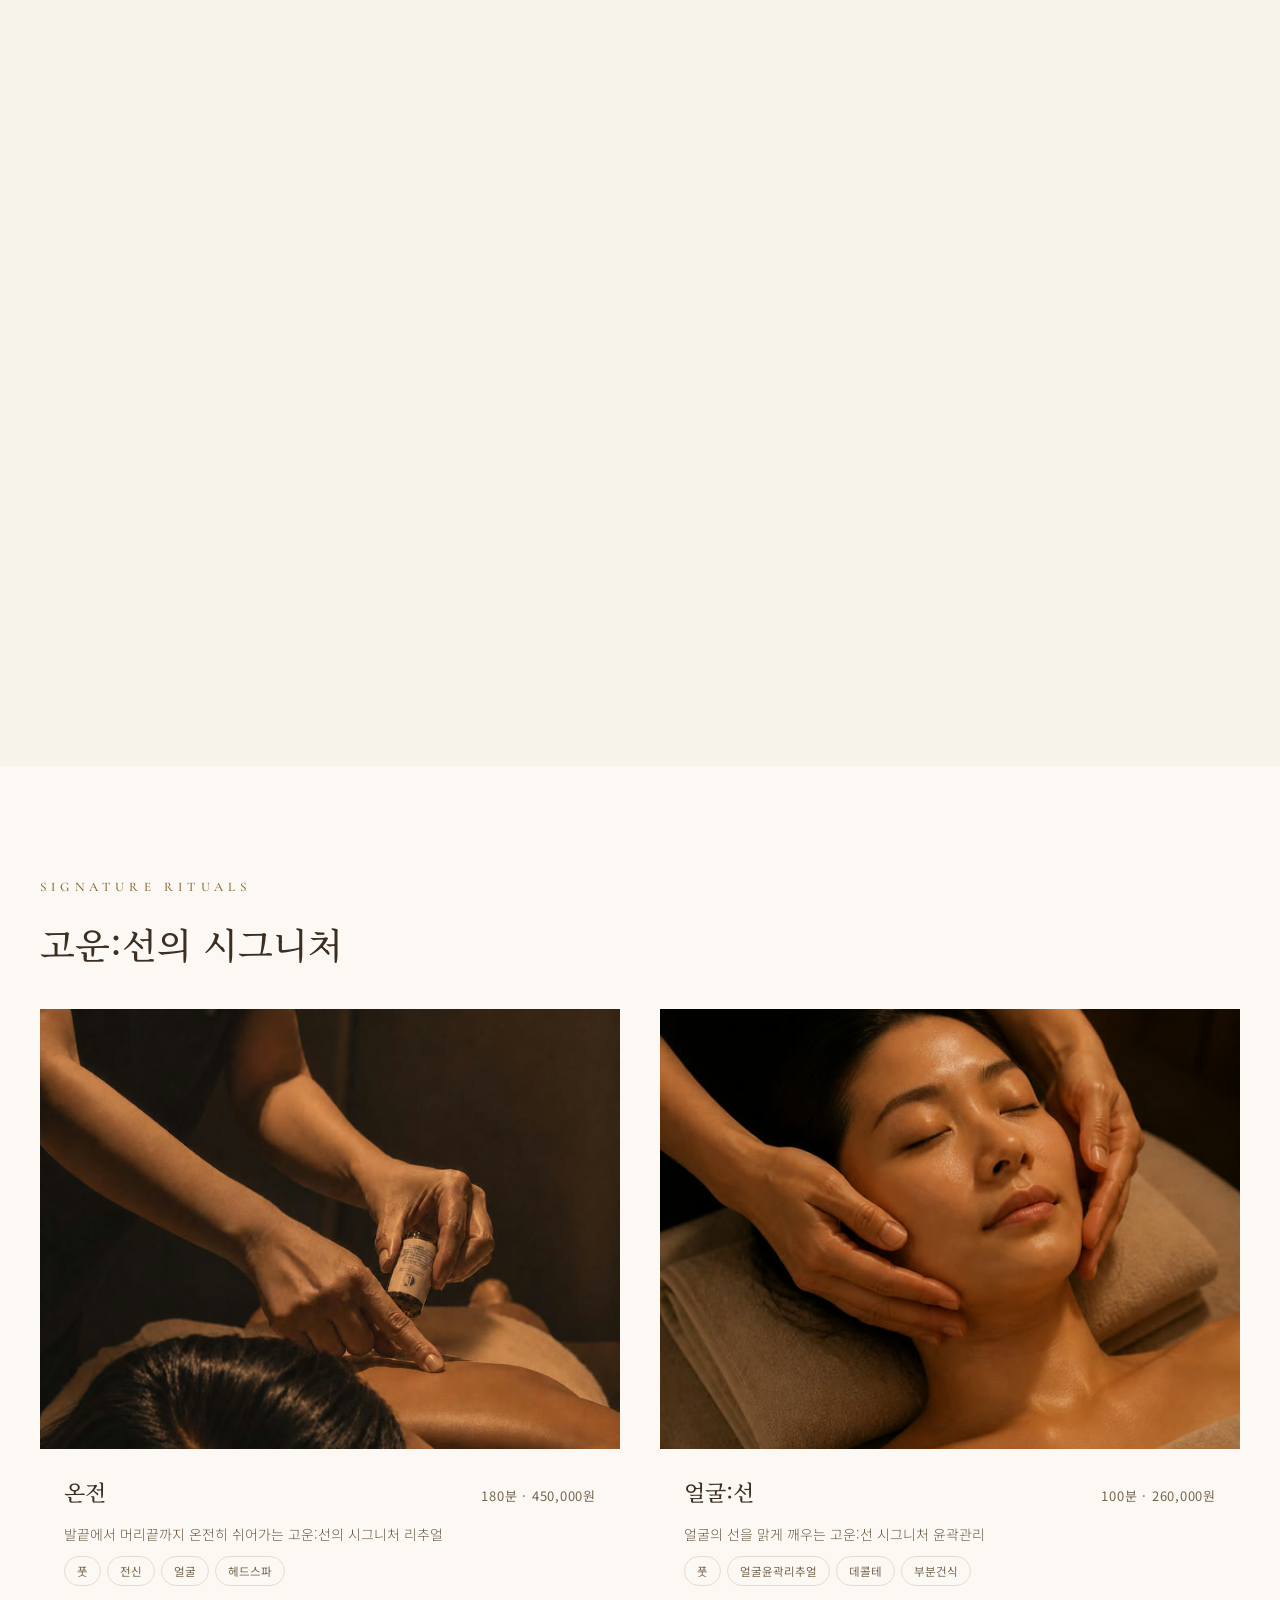
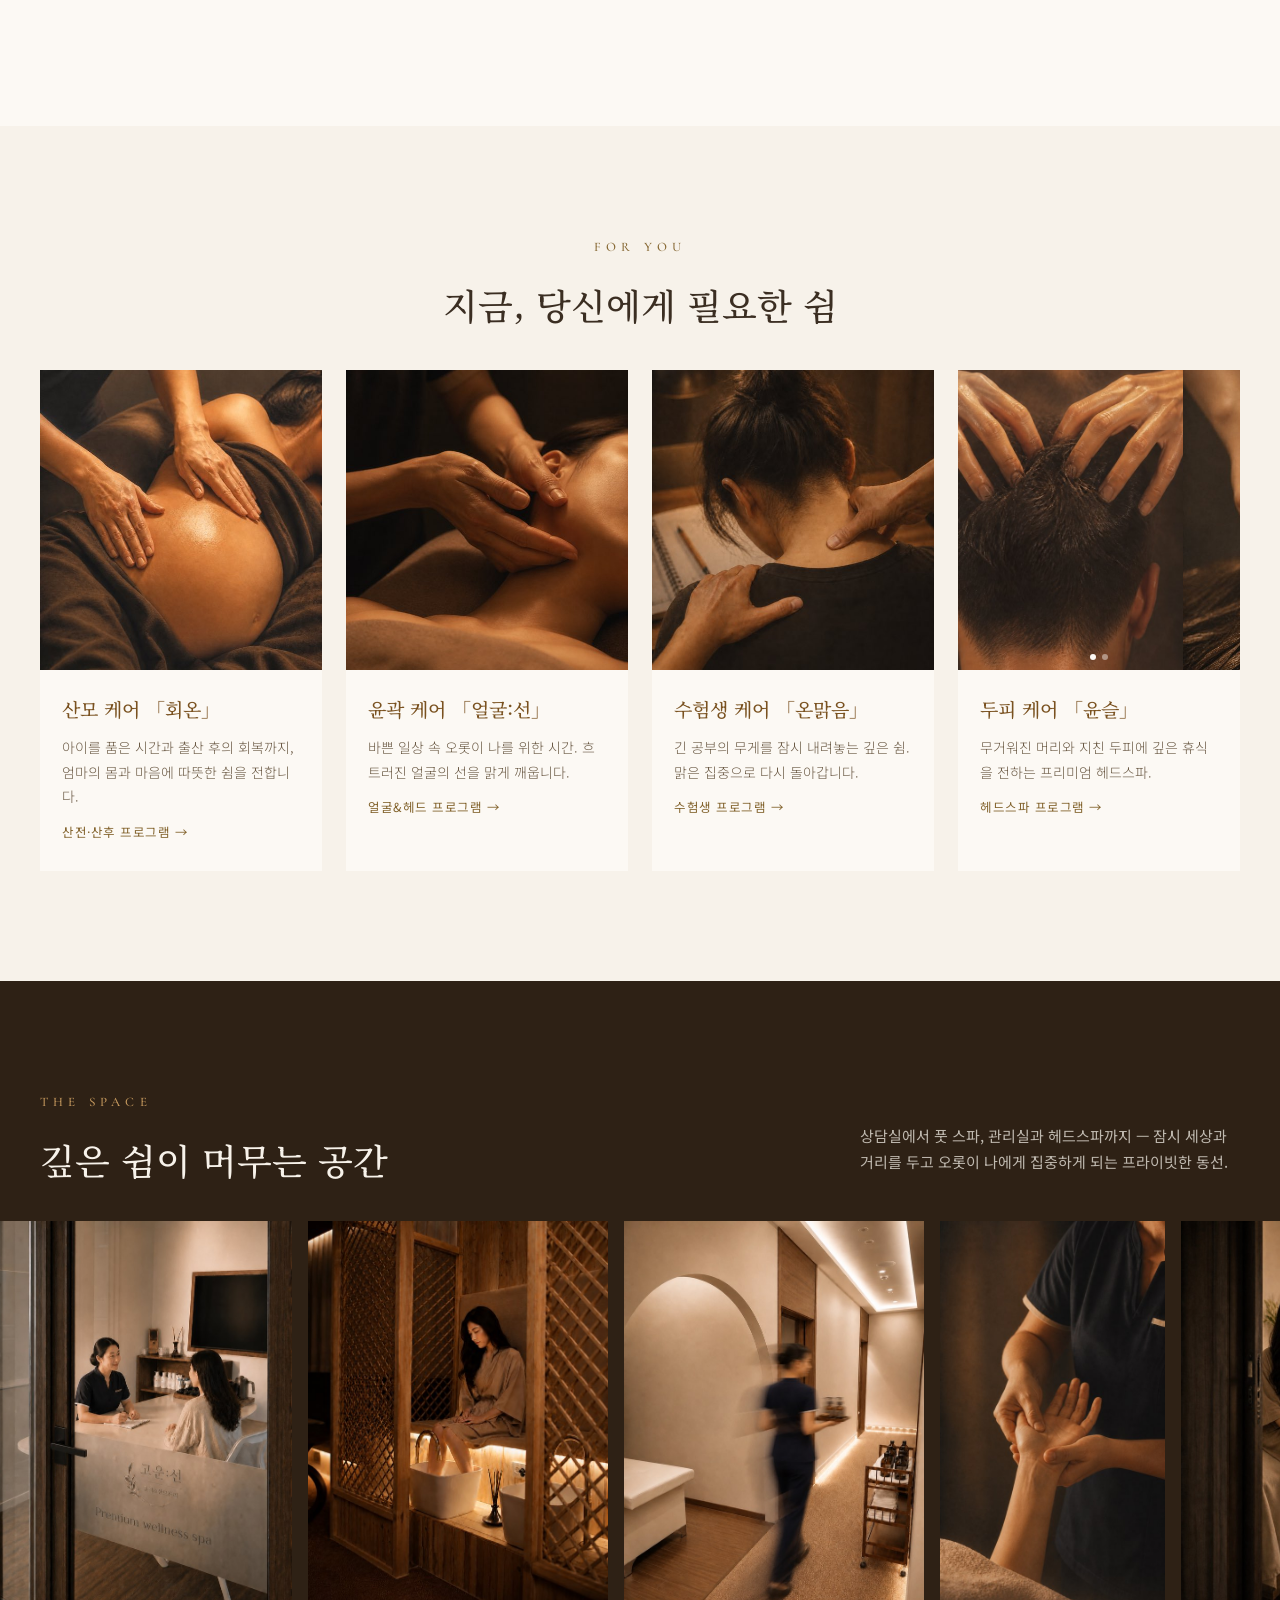
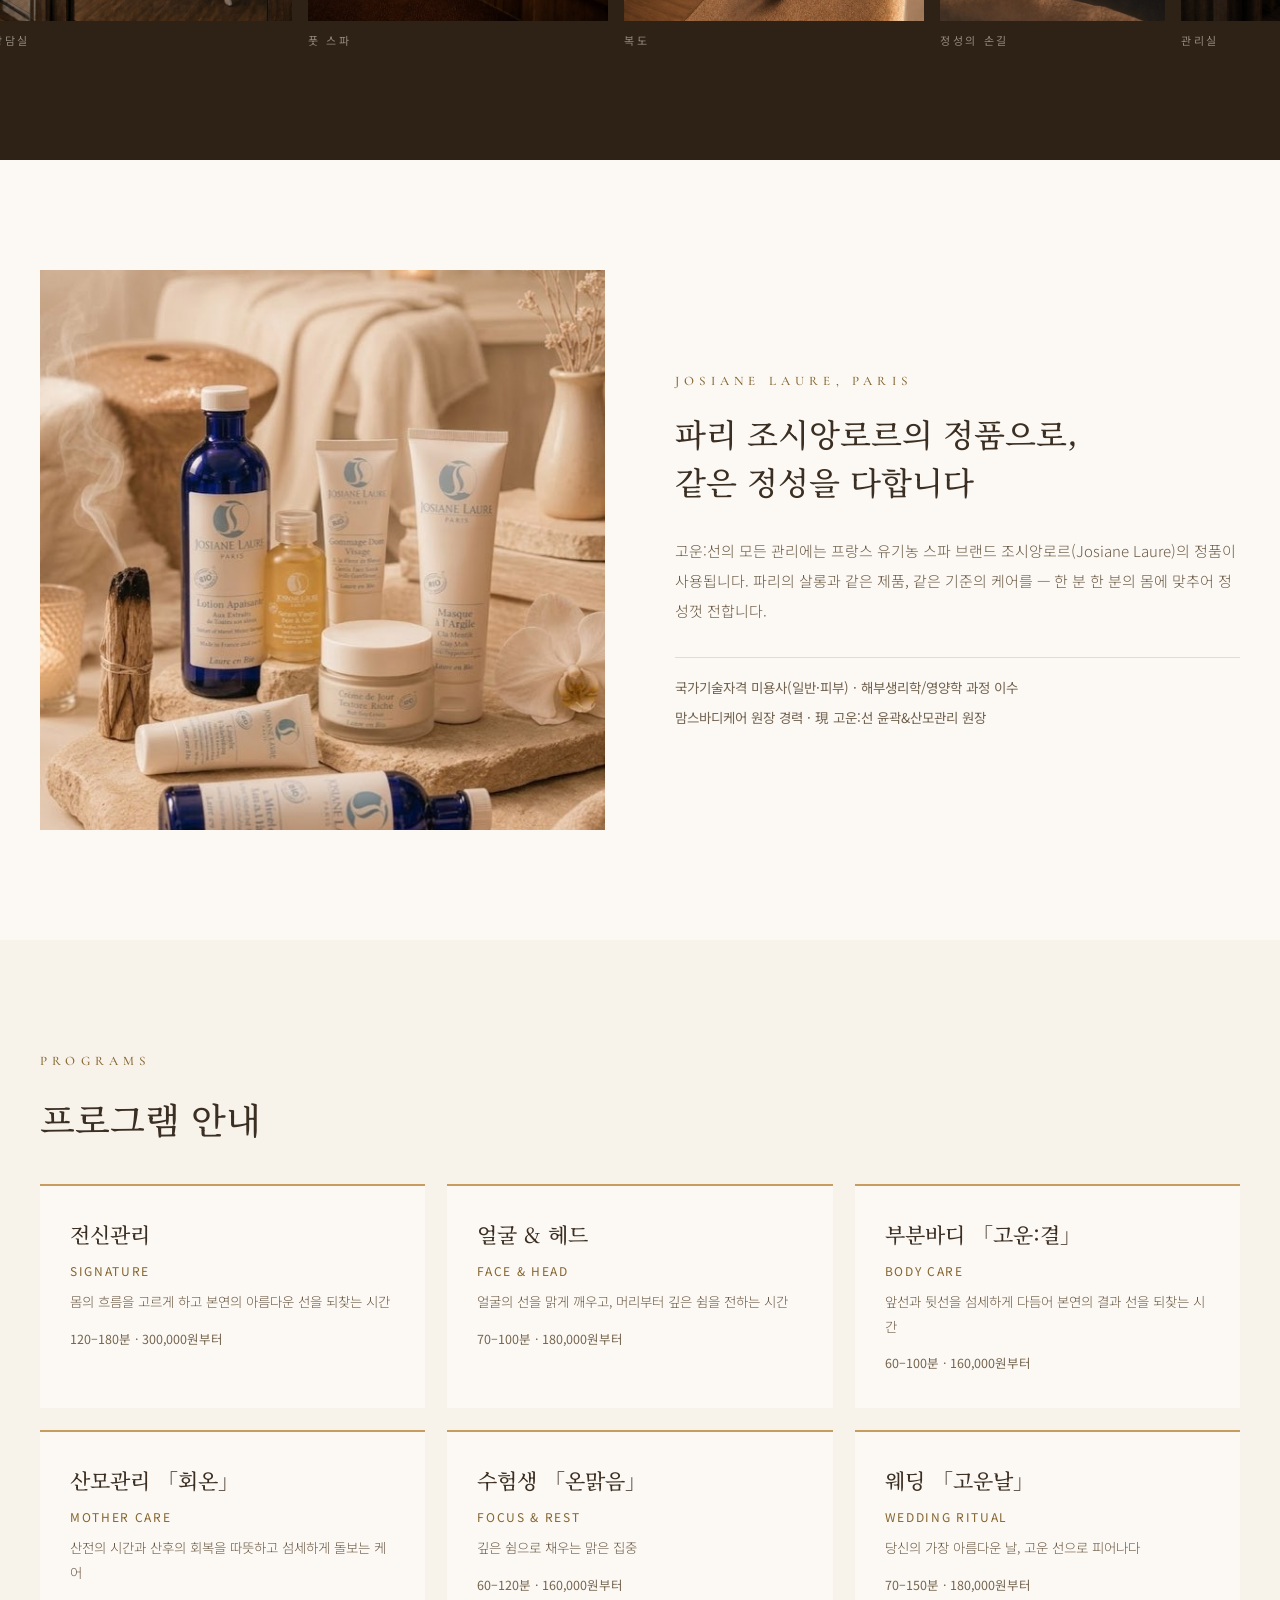
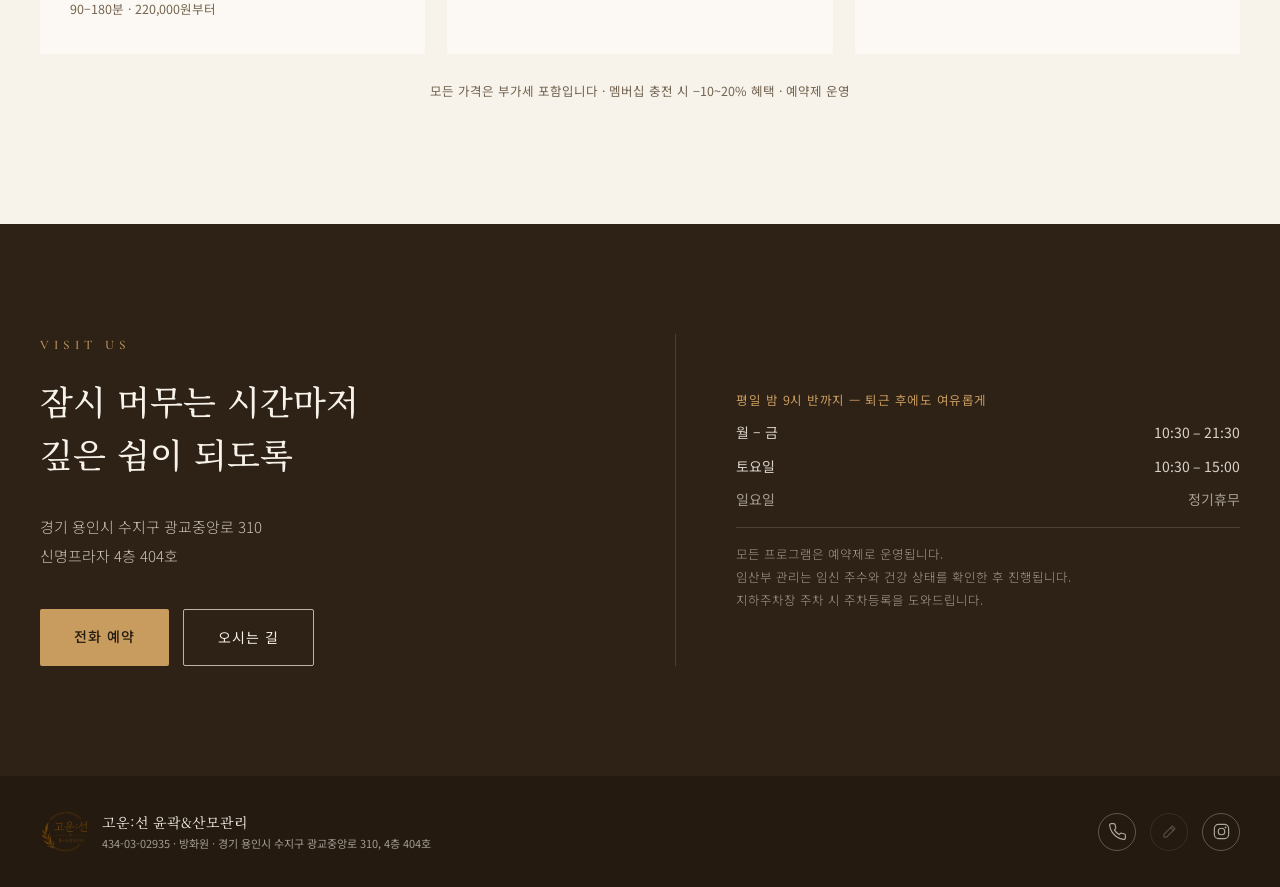
==== commit 0fdb3f80: "프로그램 페이지 상단 멤버십 범례 → 안내 문구로 교체 (클라이언트 요청)" ====
--- a/site/index.html
+++ b/site/index.html
@@ -17,7 +17,7 @@
 <link rel="icon" type="image/png" href="assets/img/favicon.png?v=5bba410a">
 <link rel="preconnect" href="https://fonts.googleapis.com">
 <link rel="stylesheet" href="https://fonts.googleapis.com/css2?family=Noto+Serif+KR:wght@400;500;600&family=Noto+Sans+KR:wght@300;400;500&family=Cormorant+Garamond:wght@500;600&display=swap">
-<link rel="stylesheet" href="assets/css/style.css?v=0edbe8c6">
+<link rel="stylesheet" href="assets/css/style.css?v=c21e4992">
 </head>
 <body data-page="home">
 <header class="site-header overlay">
--- a/site/assets/css/style.css
+++ b/site/assets/css/style.css
@@ -302,13 +302,9 @@
 .cat-nav .row::-webkit-scrollbar { display: none; }
 .cat-nav a { flex-shrink: 0; border: 1px solid var(--line); color: var(--chip); padding: 8px 18px; border-radius: 999px; font-size: 13px; white-space: nowrap; }
 .cat-nav a.active, .cat-nav a:hover { border-color: var(--amber); color: var(--deep); }
-.tiers { display: flex; max-width: 560px; margin: 0 auto; background: var(--card); border: 1px solid var(--line); }
-.tiers > a { flex: 1; display: flex; flex-direction: column; gap: 2px; align-items: center; padding: 16px 0; border-right: 1px solid var(--line); color: inherit; }
-.tiers > a:last-child { border-right: 0; background: #F3EADB; }
-.tiers > a:hover { background: #F3EADB; }
-.tiers .l { font-size: 11.5px; color: var(--muted); }
-.tiers > a:last-child .l { color: var(--gold); }
-.tiers .v { font-family: var(--serif); font-size: 19px; color: var(--deep); }
+.mem-hint { text-align: center; margin: 0; font-size: 12.5px; font-weight: 300; }
+.mem-hint a { color: var(--muted); border-bottom: 1px solid var(--line); padding-bottom: 2px; }
+.mem-hint a:hover { color: var(--gold); border-color: var(--gold); }
 .legend { display: flex; justify-content: center; align-items: center; gap: 10px; margin: 22px auto 0 auto; font-size: 12px; color: var(--muted); }
 .legend .dline { width: 76px; }
 
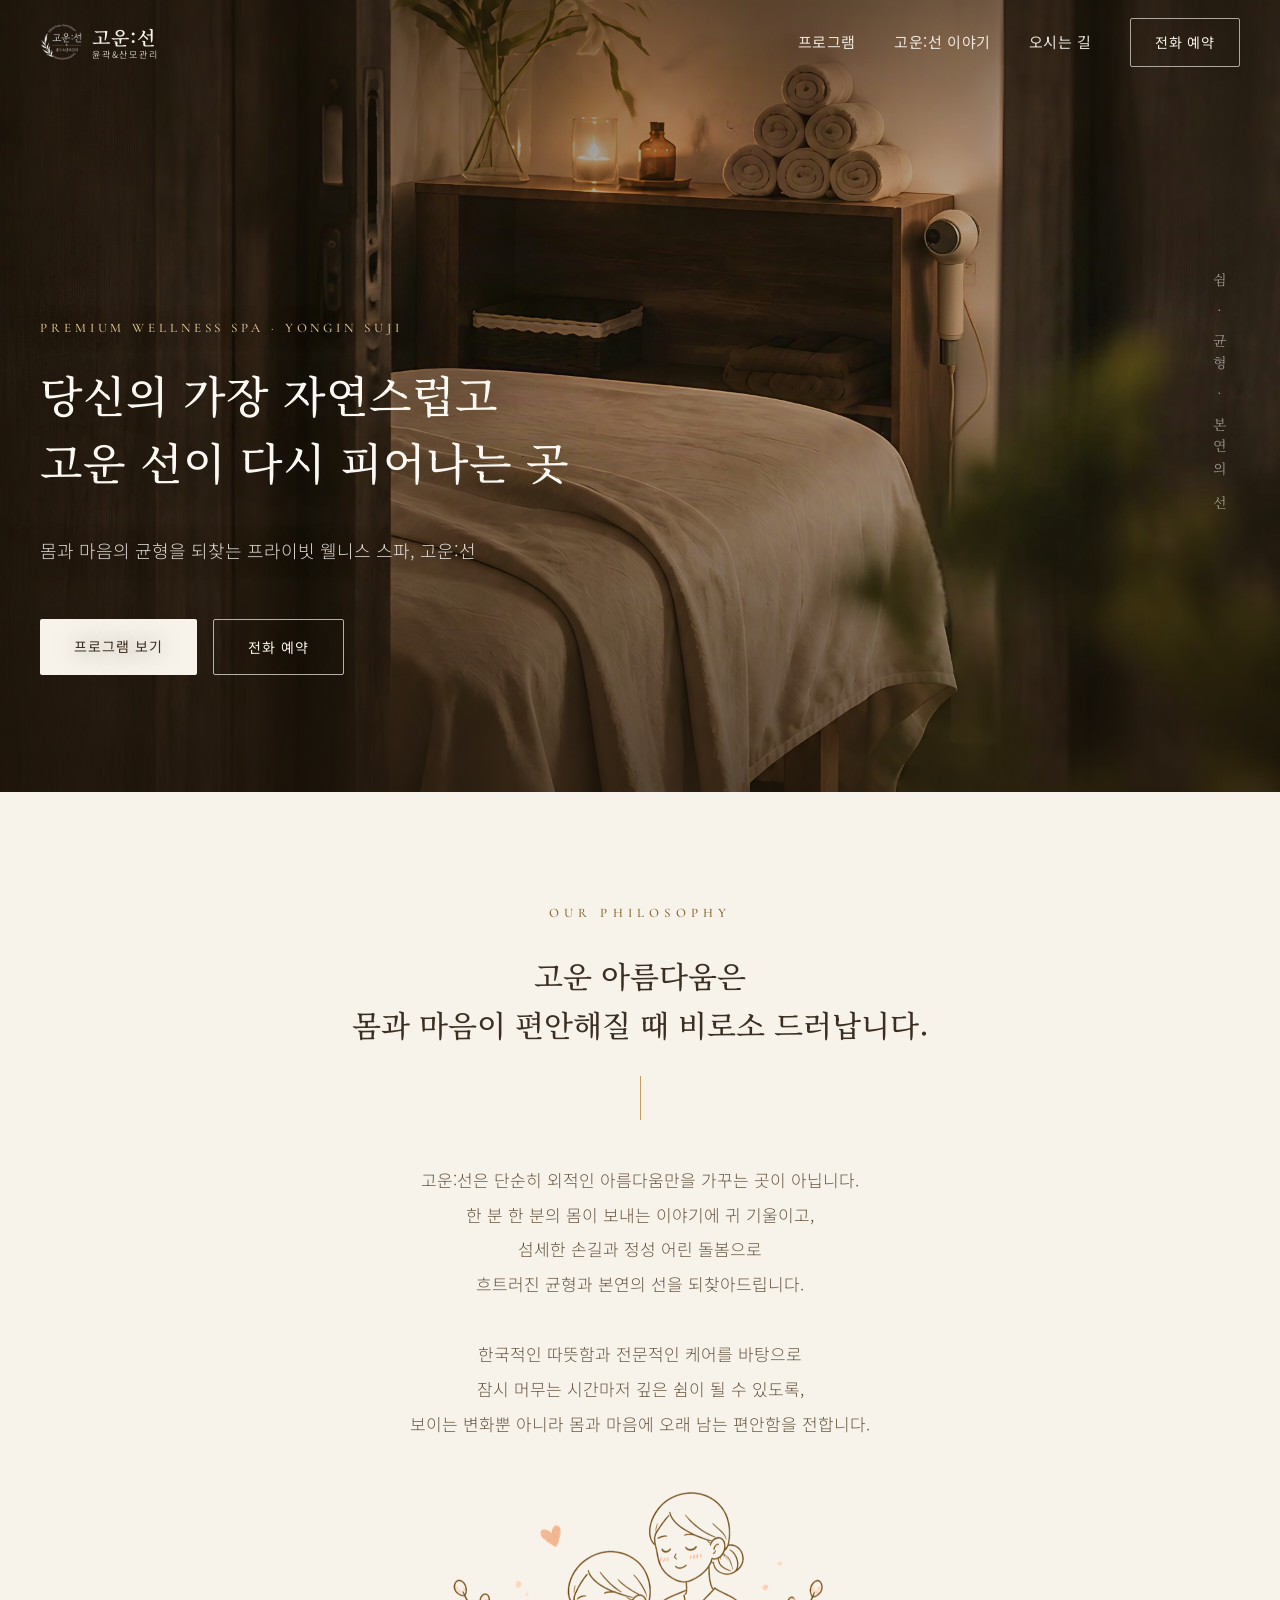
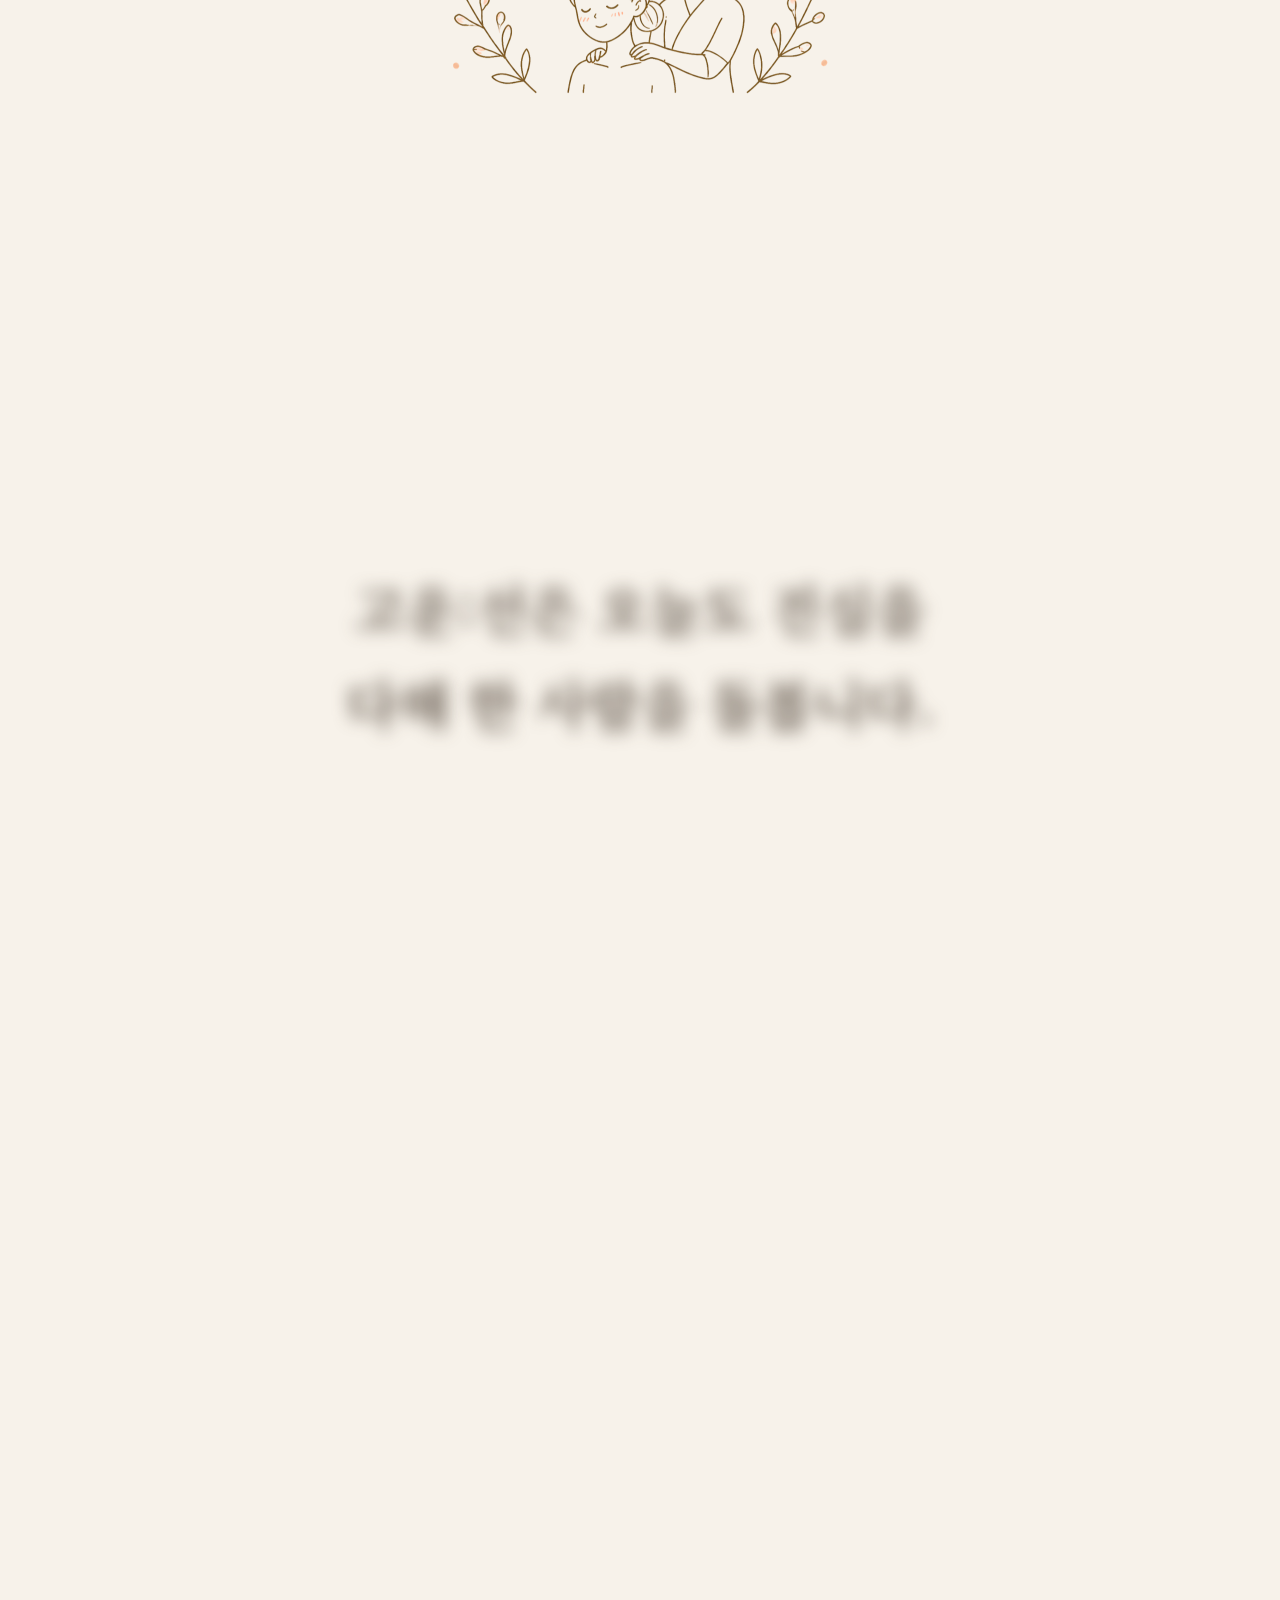
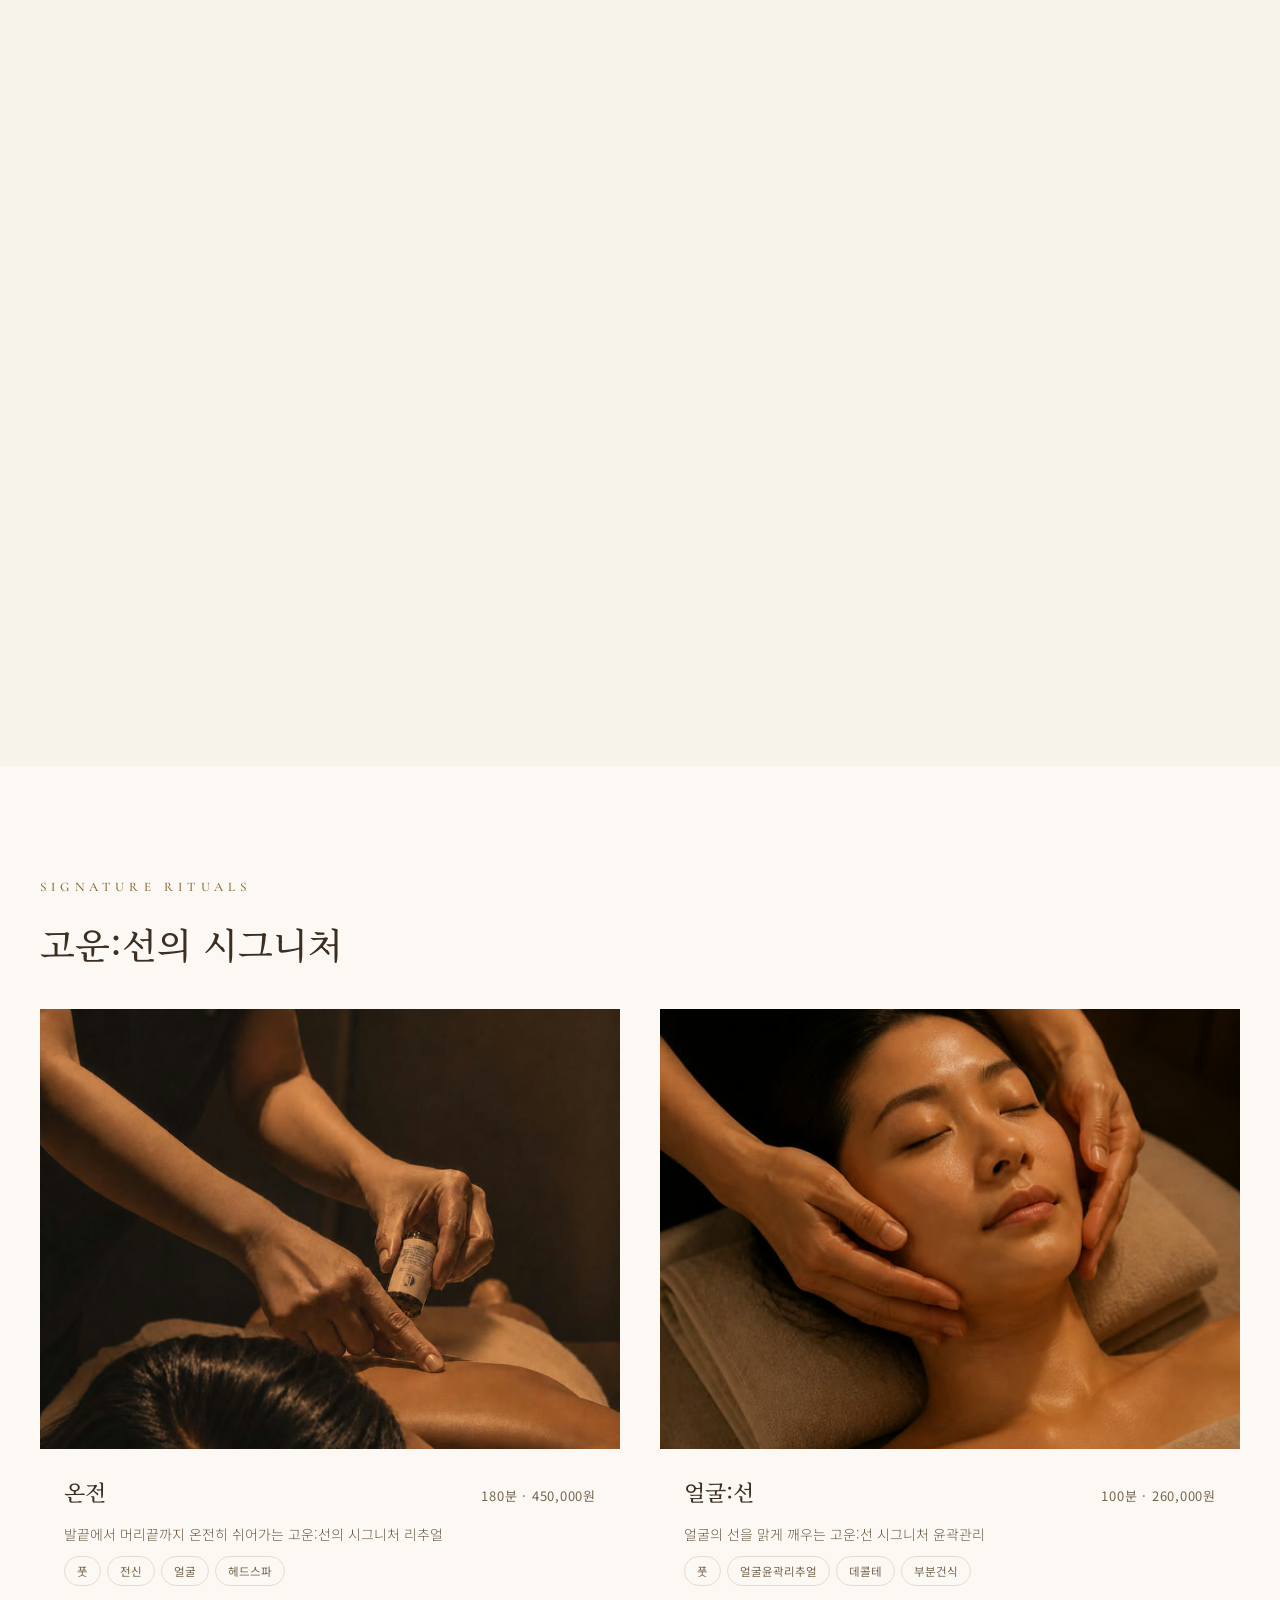
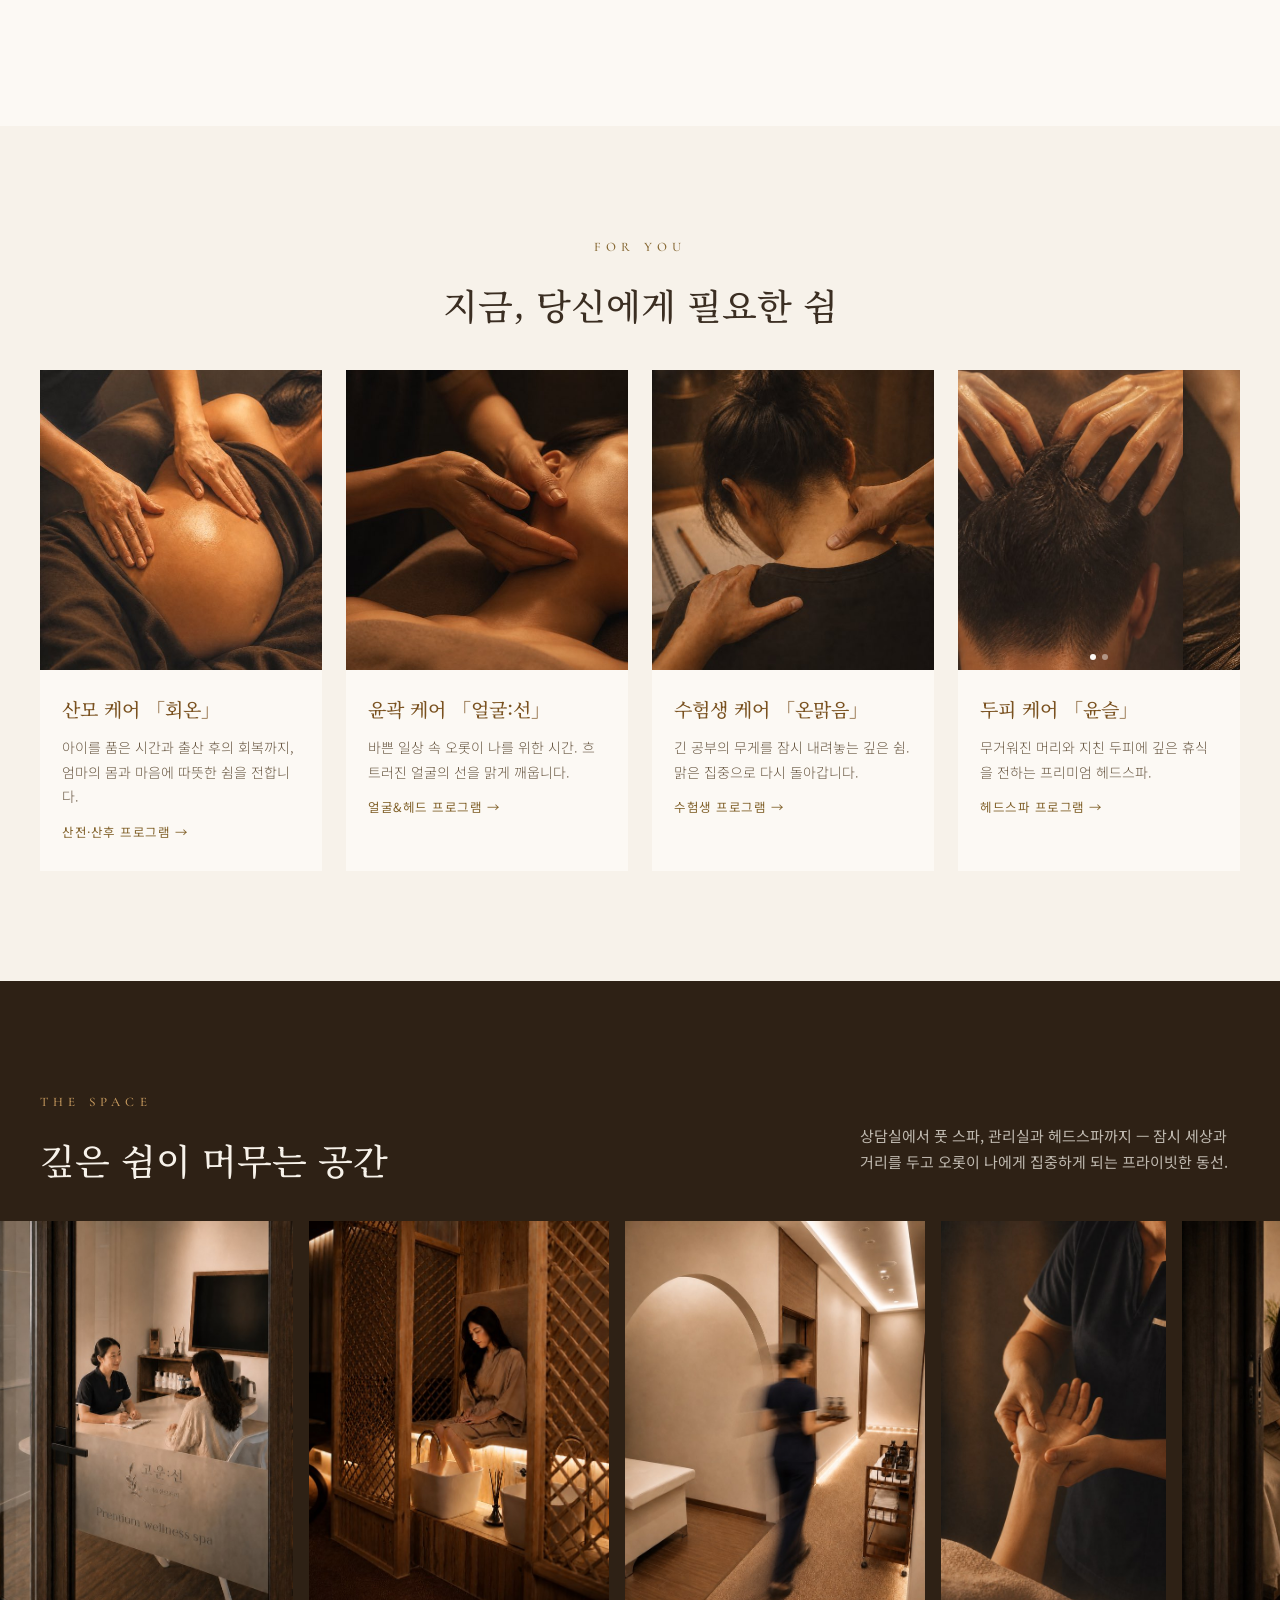
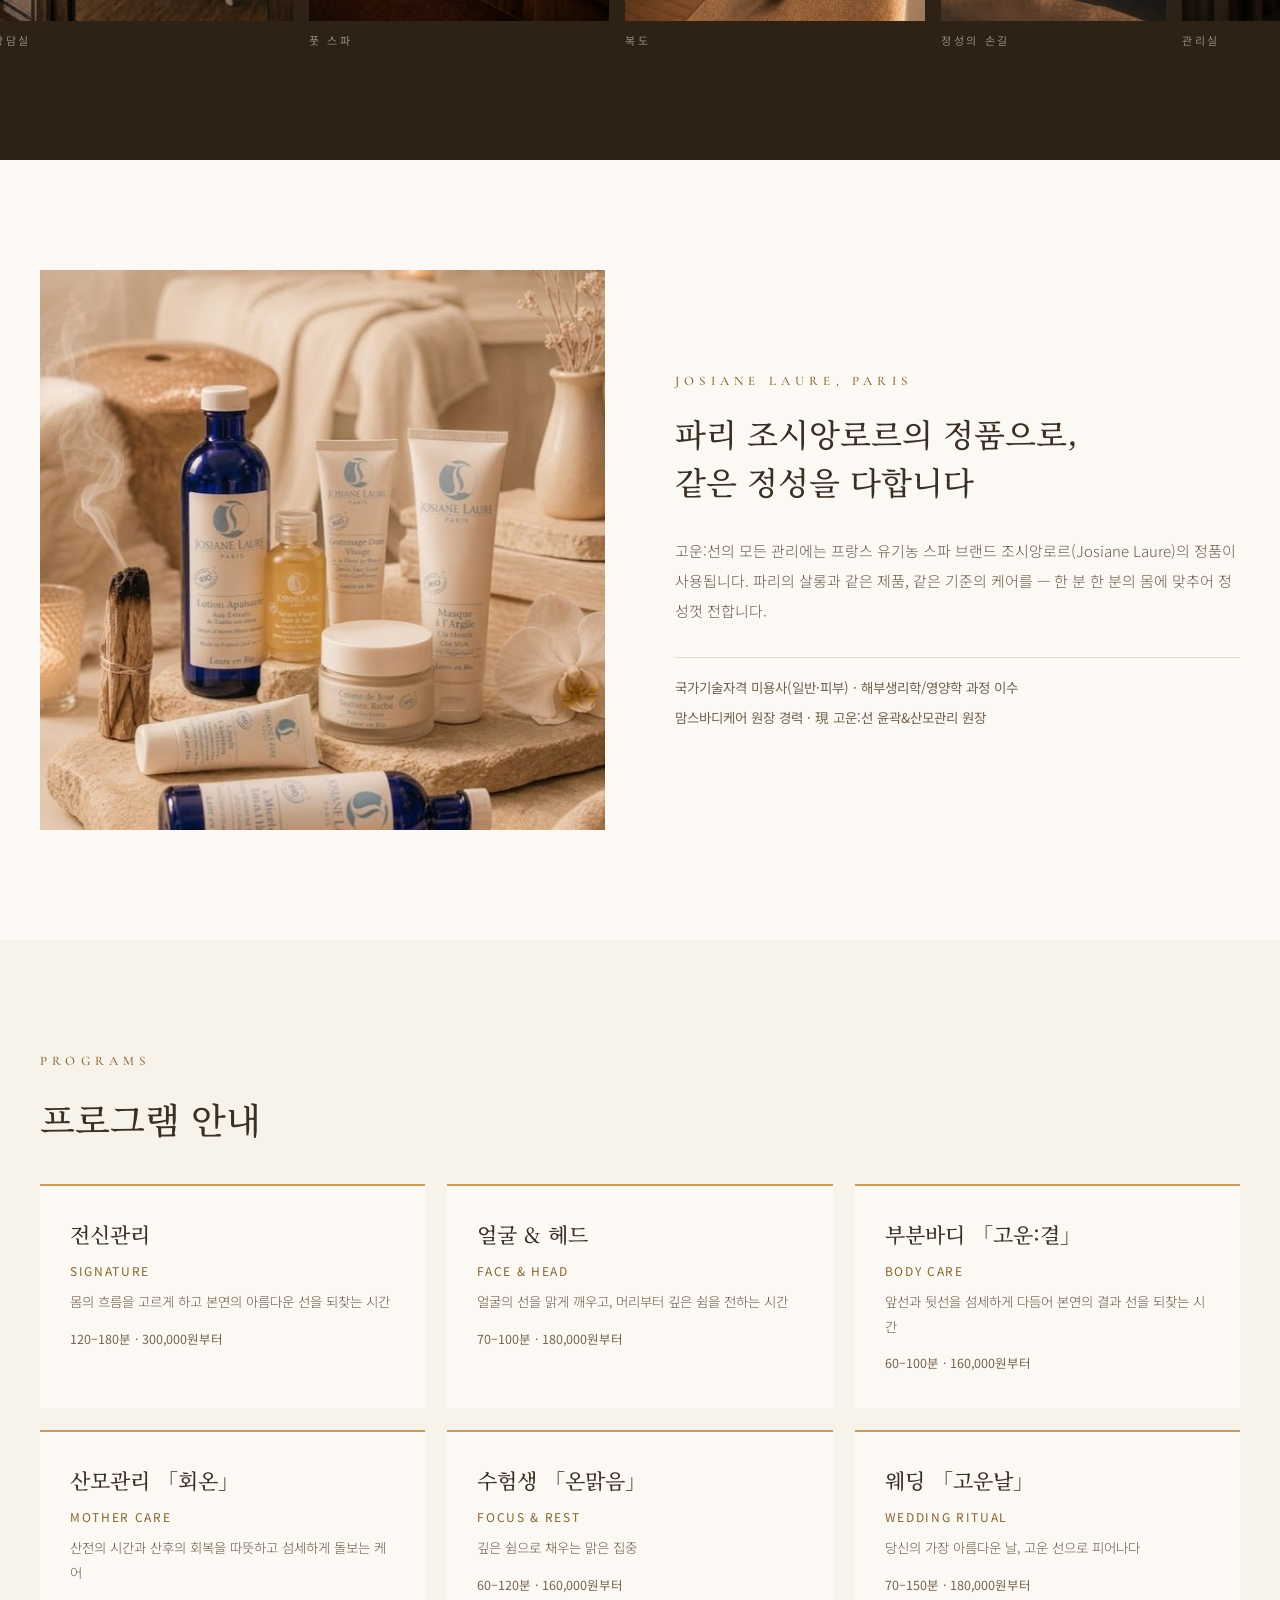
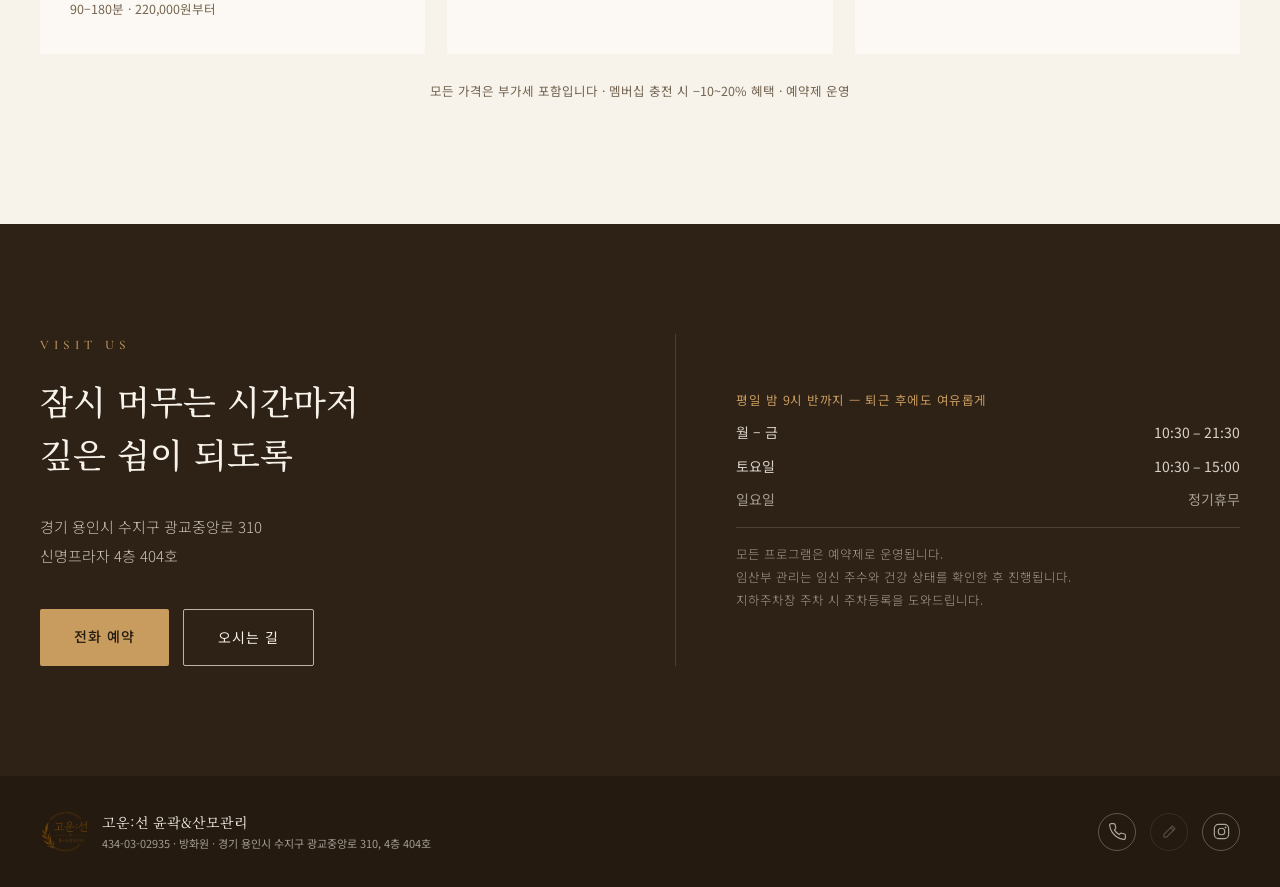
==== commit a8fad313: "멤버십 범례 3칸 시각 균등화 — 온전 강조 배경 제거" ====
--- a/site/index.html
+++ b/site/index.html
@@ -17,7 +17,7 @@
 <link rel="icon" type="image/png" href="assets/img/favicon.png?v=5bba410a">
 <link rel="preconnect" href="https://fonts.googleapis.com">
 <link rel="stylesheet" href="https://fonts.googleapis.com/css2?family=Noto+Serif+KR:wght@400;500;600&family=Noto+Sans+KR:wght@300;400;500&family=Cormorant+Garamond:wght@500;600&display=swap">
-<link rel="stylesheet" href="assets/css/style.css?v=c21e4992">
+<link rel="stylesheet" href="assets/css/style.css?v=11657ab1">
 </head>
 <body data-page="home">
 <header class="site-header overlay">
--- a/site/assets/css/style.css
+++ b/site/assets/css/style.css
@@ -302,11 +302,15 @@
 .cat-nav .row::-webkit-scrollbar { display: none; }
 .cat-nav a { flex-shrink: 0; border: 1px solid var(--line); color: var(--chip); padding: 8px 18px; border-radius: 999px; font-size: 13px; white-space: nowrap; }
 .cat-nav a.active, .cat-nav a:hover { border-color: var(--amber); color: var(--deep); }
-.mem-hint { text-align: center; margin: 0; font-size: 12.5px; font-weight: 300; }
+.tiers { display: flex; max-width: 560px; margin: 0 auto; background: var(--card); border: 1px solid var(--line); }
+.tiers > a { flex: 1; display: flex; flex-direction: column; gap: 2px; align-items: center; padding: 16px 0; border-right: 1px solid var(--line); color: inherit; }
+.tiers > a:last-child { border-right: 0; }
+.tiers > a:hover { background: #F3EADB; }
+.tiers .l { font-size: 11.5px; color: var(--muted); }
+.tiers .v { font-family: var(--serif); font-size: 19px; color: var(--deep); }
+.mem-hint { text-align: center; margin: 22px 0 0 0; font-size: 12.5px; font-weight: 300; }
 .mem-hint a { color: var(--muted); border-bottom: 1px solid var(--line); padding-bottom: 2px; }
 .mem-hint a:hover { color: var(--gold); border-color: var(--gold); }
-.legend { display: flex; justify-content: center; align-items: center; gap: 10px; margin: 22px auto 0 auto; font-size: 12px; color: var(--muted); }
-.legend .dline { width: 76px; }
 
 /* ============ membership (선불 충전형) ============ */
 .membership { background: var(--card); text-align: center; }
